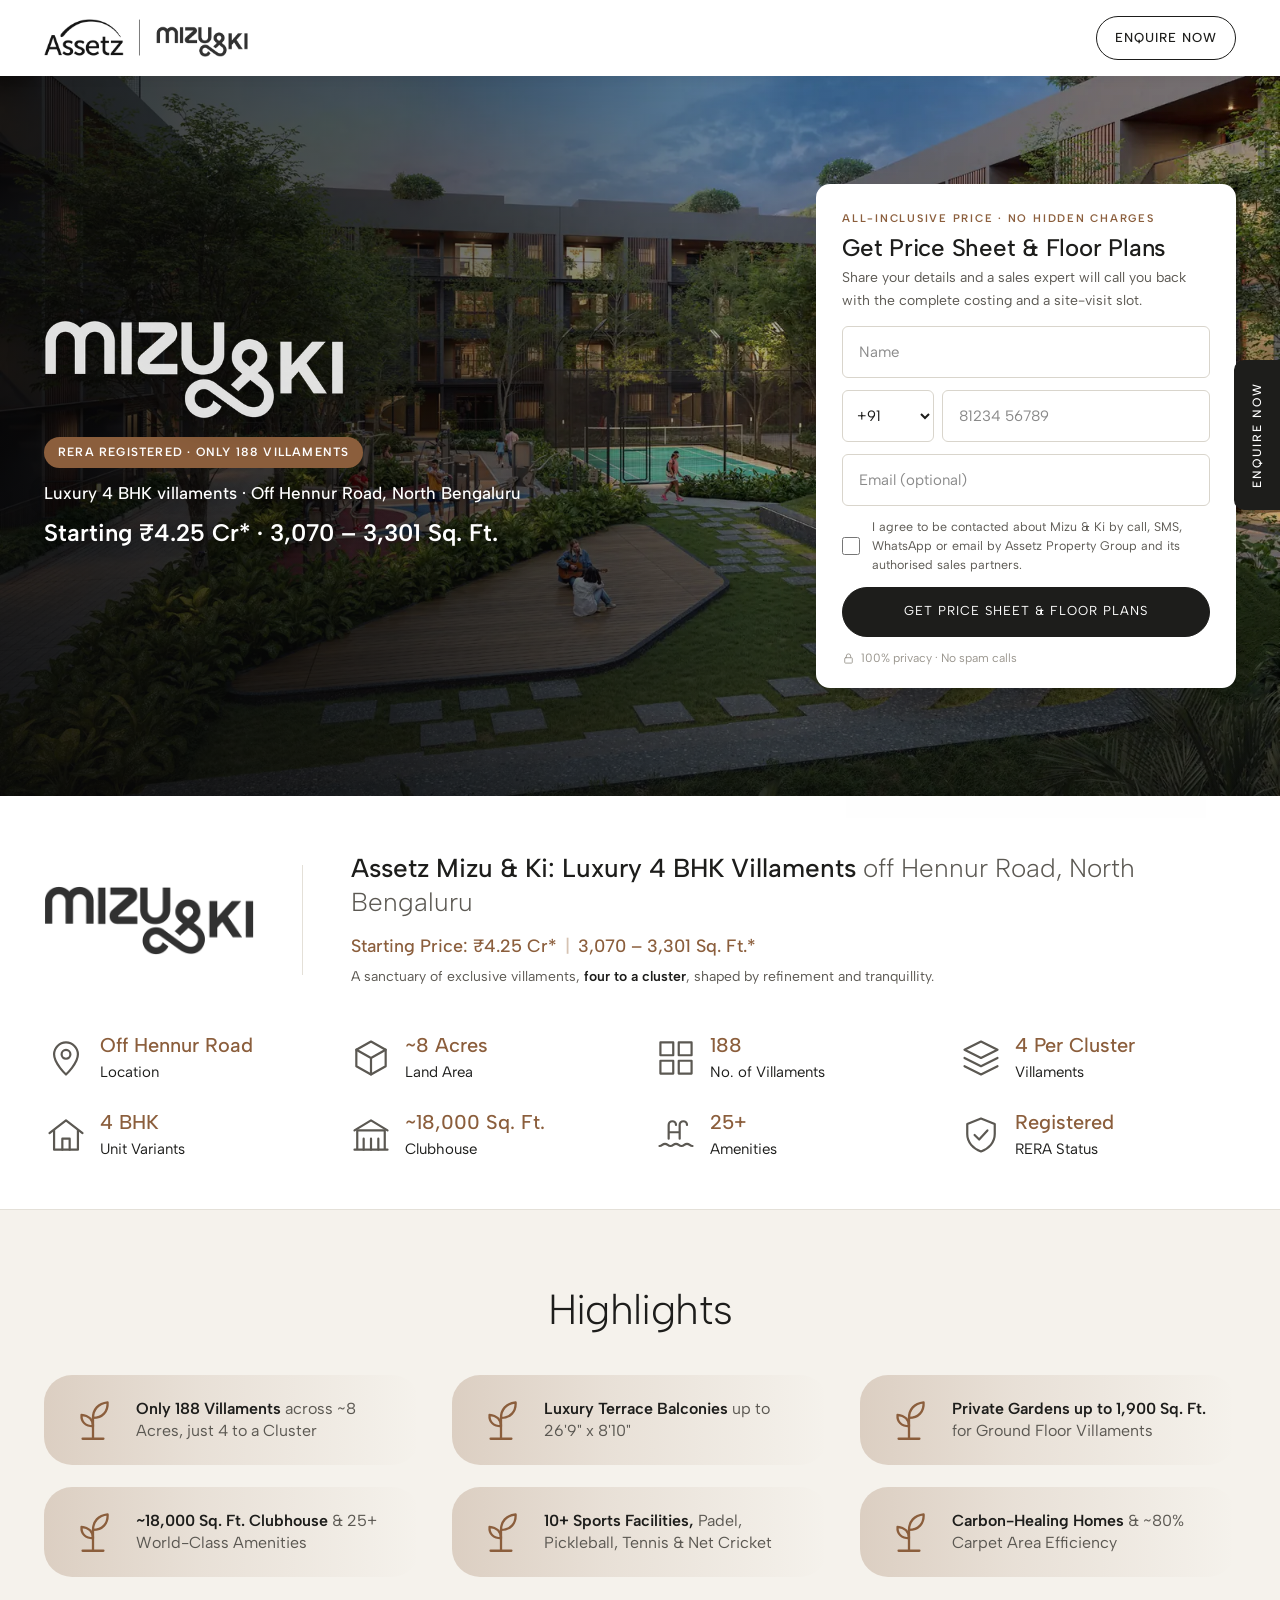
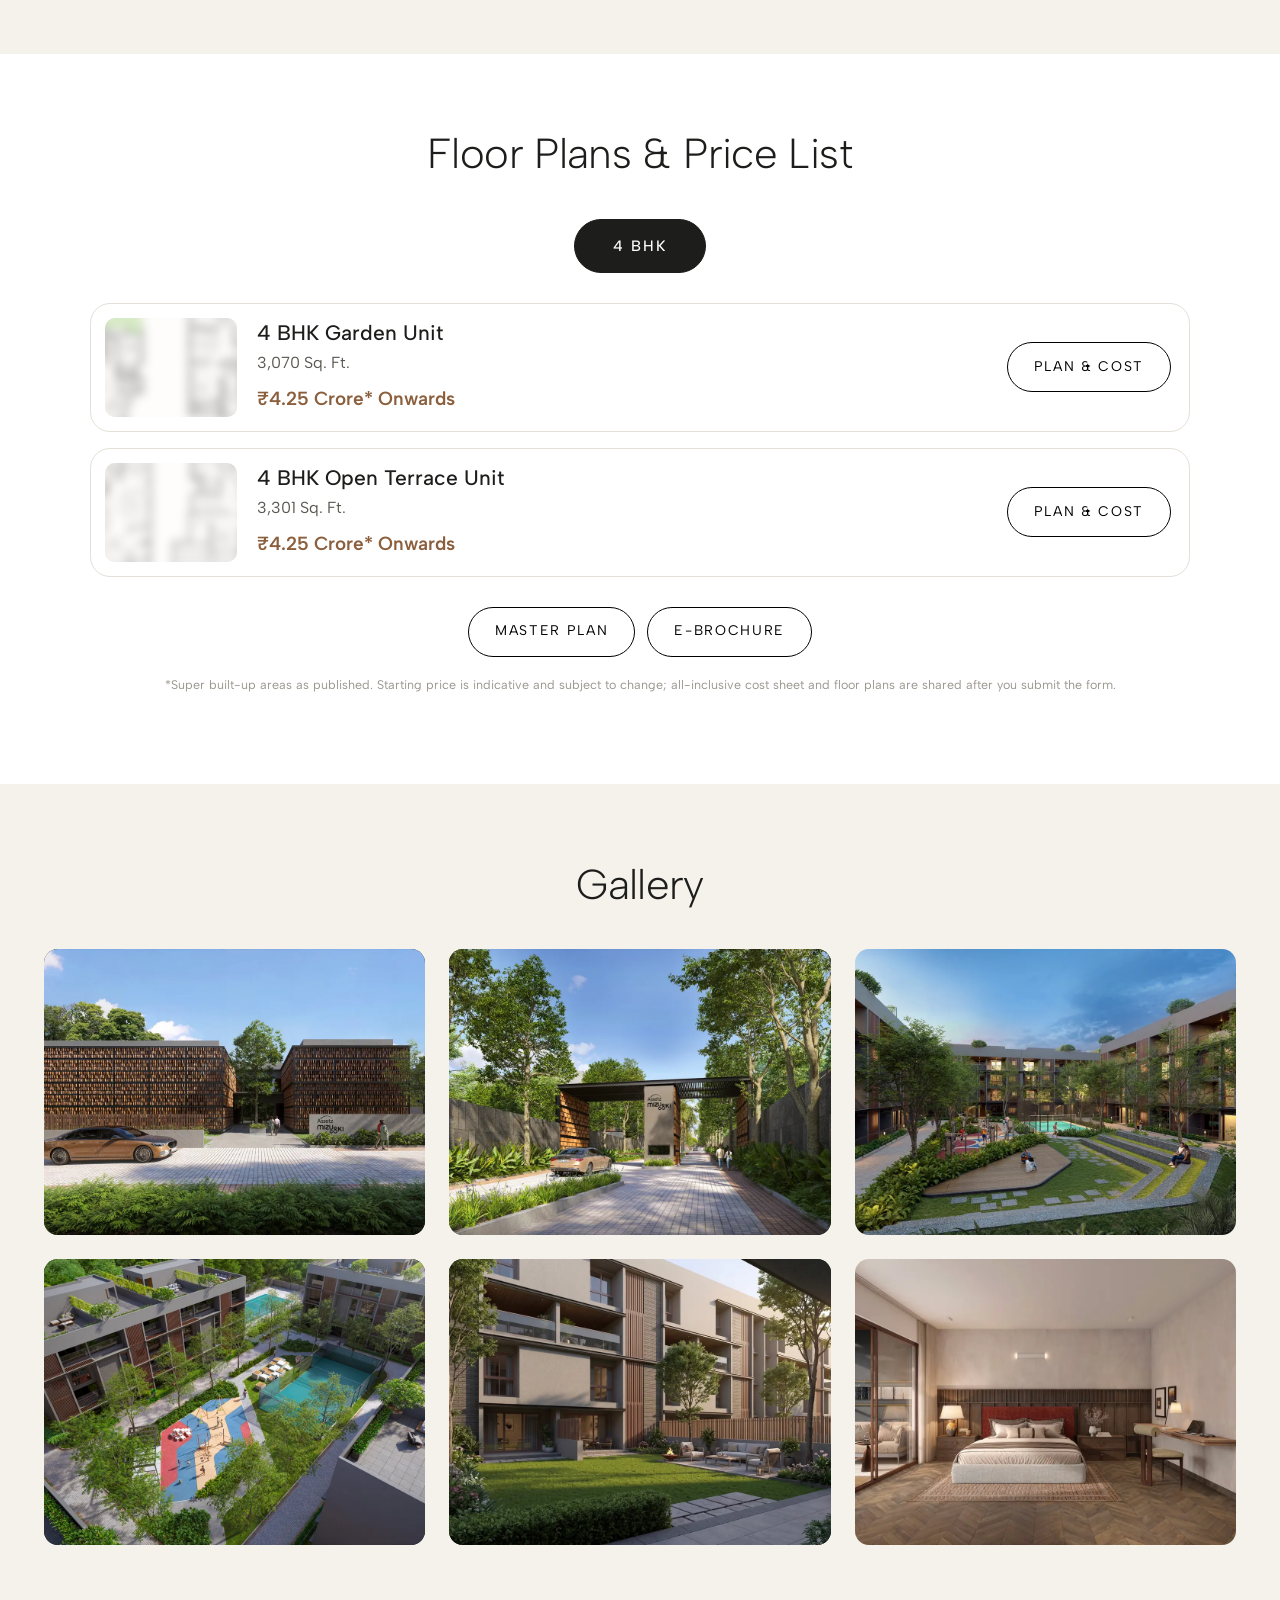
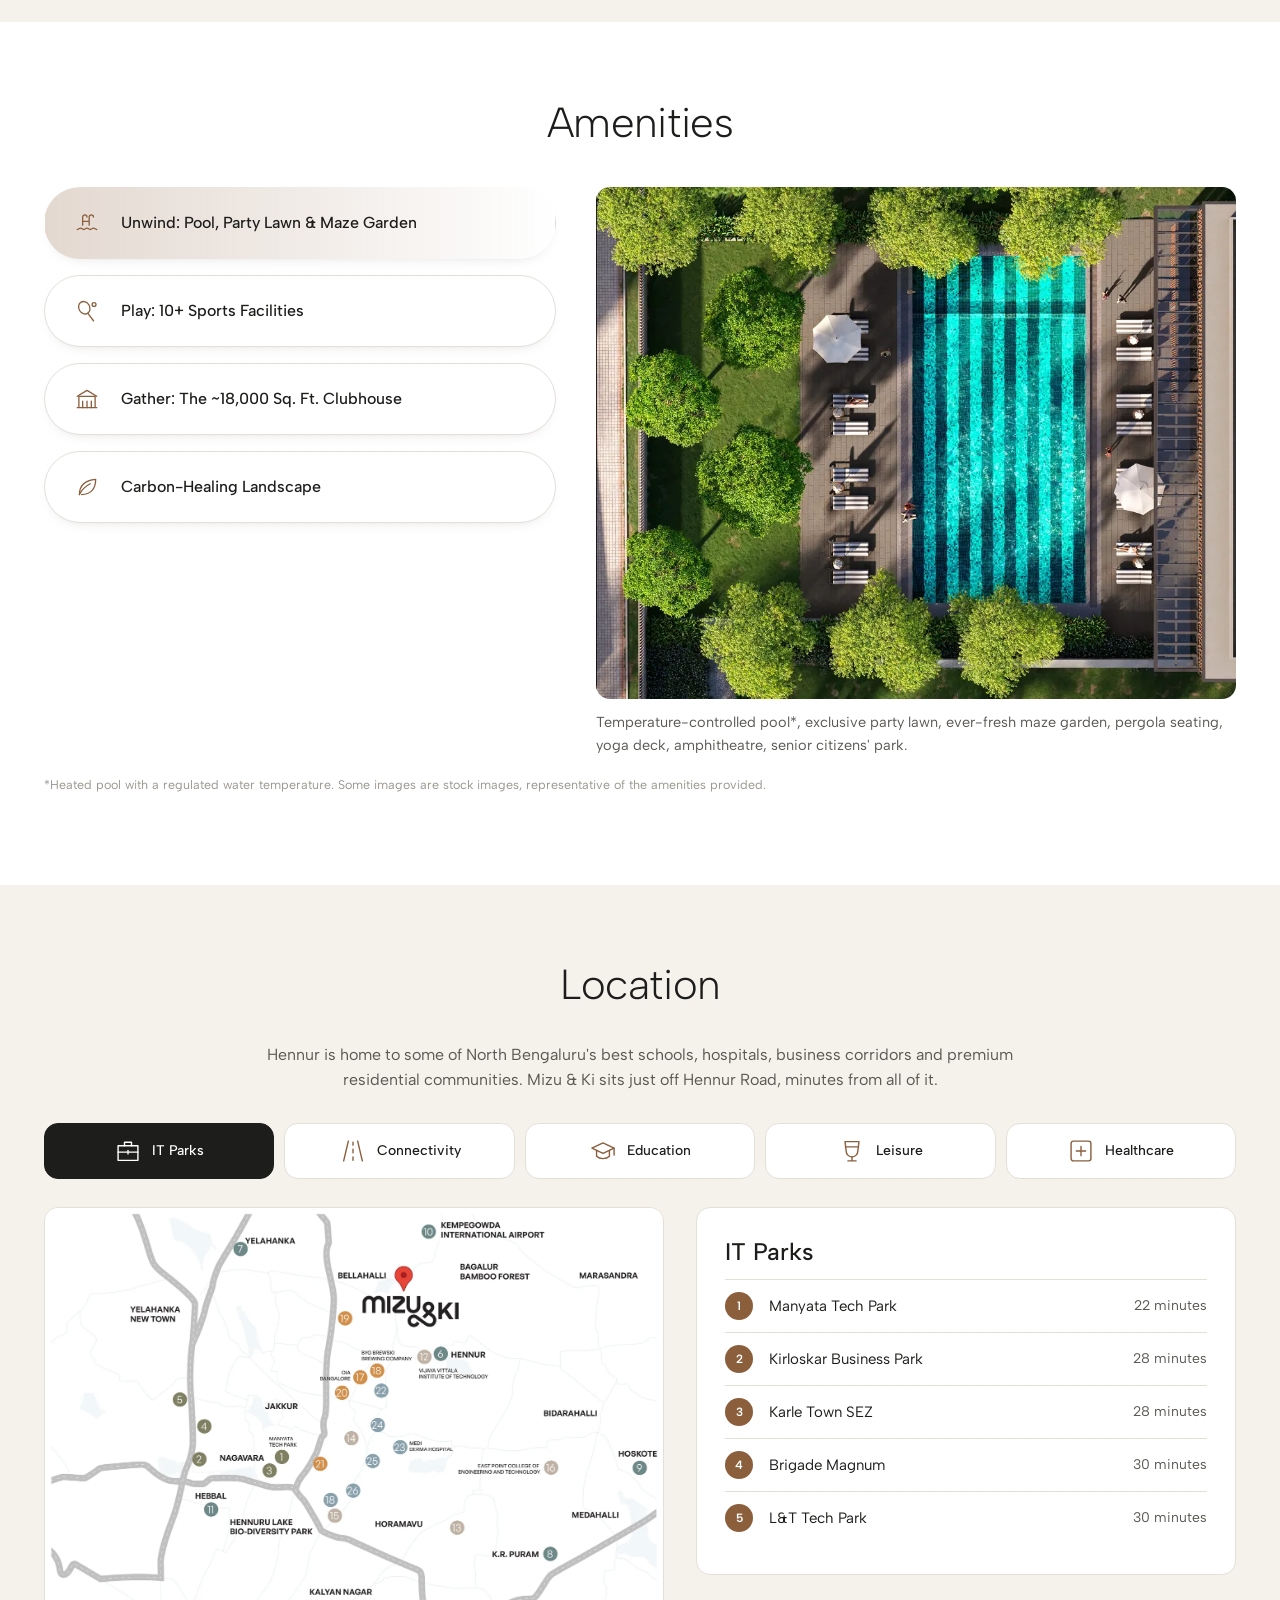
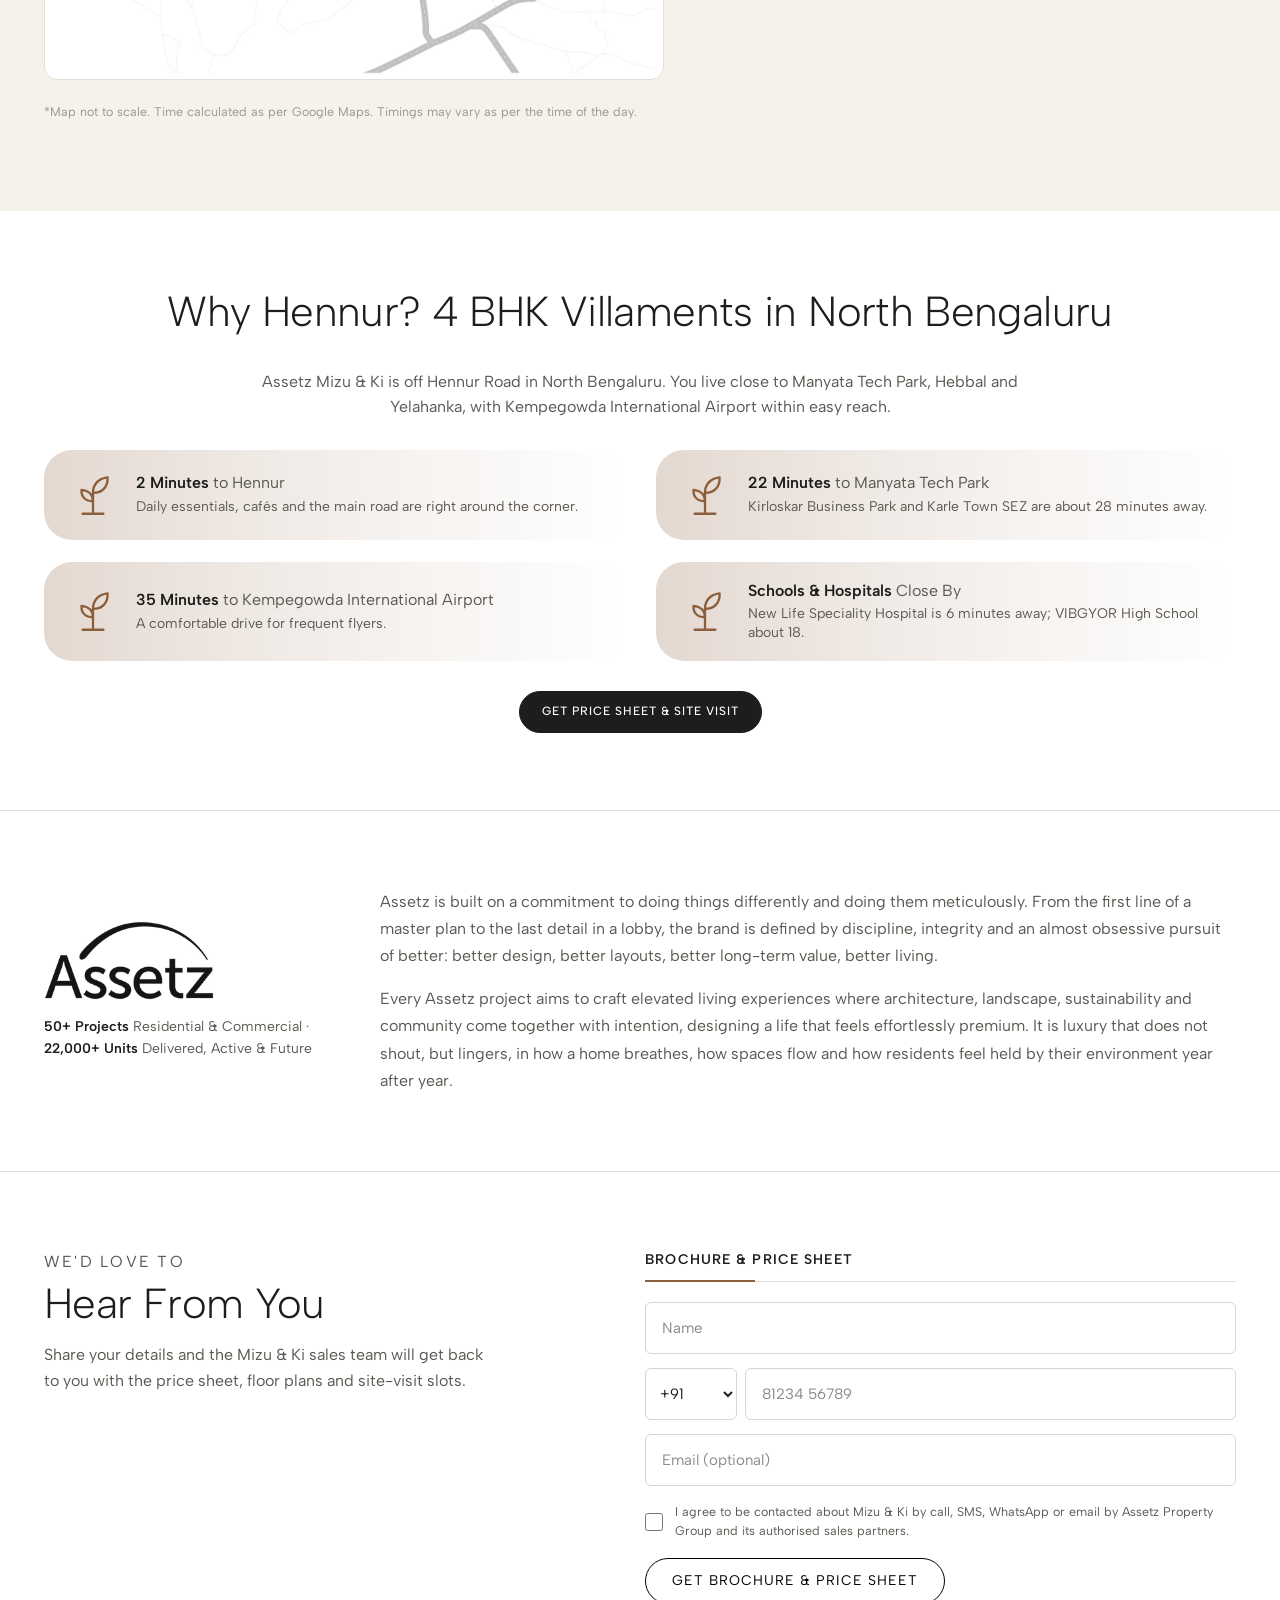
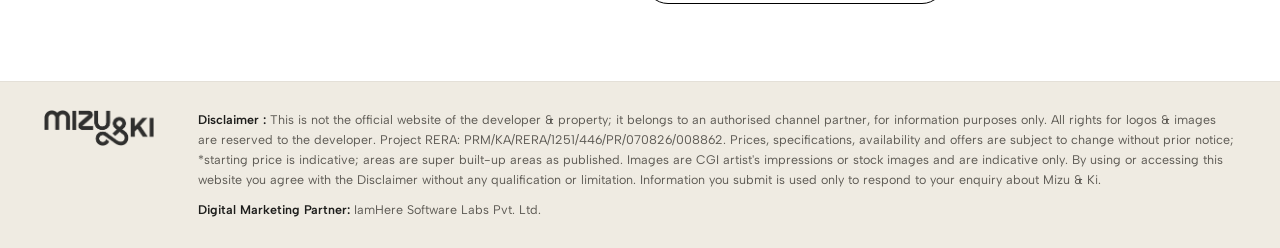
==== index.html @ 6169ce54 "Add Assetz Mizu & Ki landing page Co-Authored-By: Claude Opus 5.5 <noreply@anthropic.com>" ====
<!DOCTYPE html>
<html lang="en-IN">
<head>
<meta charset="utf-8">
<meta name="viewport" content="width=device-width, initial-scale=1">
<title>Assetz Mizu &amp; Ki - Landing page</title>
<meta name="description" content="Assetz Mizu & Ki: luxury 4 BHK villaments off Hennur Road, North Bengaluru. ~8 acres, 188 villaments, ~18,000 sq. ft. clubhouse. Starting ₹4.25 Cr*. Get the price sheet and floor plans.">
<meta name="theme-color" content="#1d1d1b">
<link rel="preconnect" href="https://fonts.googleapis.com">
<link rel="preconnect" href="https://fonts.gstatic.com" crossorigin>
<link href="https://fonts.googleapis.com/css2?family=Albert+Sans:wght@300;400;500;600&display=swap" rel="stylesheet">
<link rel="stylesheet" href="assets/css/styles.css">
<link rel="preload" as="image" href="assets/img/hero-1600.webp">
</head>
<body>

<svg class="sprite" aria-hidden="true" xmlns="http://www.w3.org/2000/svg">
  <symbol id="f-pin" viewBox="0 0 24 24" fill="none" stroke="currentColor" stroke-width="1.2" stroke-linecap="round" stroke-linejoin="round"><path d="M12 21s-6.5-6-6.5-11a6.5 6.5 0 0 1 13 0c0 5-6.5 11-6.5 11z"/><circle cx="12" cy="10" r="2.4"/></symbol>
  <symbol id="f-area" viewBox="0 0 24 24" fill="none" stroke="currentColor" stroke-width="1.2" stroke-linecap="round" stroke-linejoin="round"><path d="M12 3l8 4.5v9L12 21l-8-4.5v-9z"/><path d="M4 7.5l8 4.5 8-4.5M12 12v9"/></symbol>
  <symbol id="f-units" viewBox="0 0 24 24" fill="none" stroke="currentColor" stroke-width="1.2" stroke-linecap="round" stroke-linejoin="round"><rect x="3.5" y="3.5" width="7" height="7"/><rect x="13.5" y="3.5" width="7" height="7"/><rect x="3.5" y="13.5" width="7" height="7"/><rect x="13.5" y="13.5" width="7" height="7"/></symbol>
  <symbol id="f-cluster" viewBox="0 0 24 24" fill="none" stroke="currentColor" stroke-width="1.2" stroke-linecap="round" stroke-linejoin="round"><path d="M12 3l9 4.5-9 4.5-9-4.5z"/><path d="M3 12l9 4.5 9-4.5M3 16.5L12 21l9-4.5"/></symbol>
  <symbol id="f-home" viewBox="0 0 24 24" fill="none" stroke="currentColor" stroke-width="1.2" stroke-linecap="round" stroke-linejoin="round"><path d="M3 11l9-7 9 7"/><path d="M5.5 9.5V20h13V9.5"/><path d="M10 20v-6h4v6"/></symbol>
  <symbol id="f-club" viewBox="0 0 24 24" fill="none" stroke="currentColor" stroke-width="1.2" stroke-linecap="round" stroke-linejoin="round"><path d="M3 20h18M4.5 20V9.5h15V20"/><path d="M3 9.5l9-5.5 9 5.5"/><path d="M8 20v-6M12 20v-6M16 20v-6"/></symbol>
  <symbol id="f-amen" viewBox="0 0 24 24" fill="none" stroke="currentColor" stroke-width="1.2" stroke-linecap="round" stroke-linejoin="round"><path d="M3 18c1.5 0 1.5-1.2 3-1.2S7.500 18 9 18s1.500-1.200 3-1.200S13.500 18 15 18s1.500-1.200 3-1.200S19.500 18 21 18"/><path d="M8 14V6.500a2 2 0 0 1 4 0M14 14V6.500a2 2 0 0 1 4 0M8 10.500h6"/></symbol>
  <symbol id="f-rera" viewBox="0 0 24 24" fill="none" stroke="currentColor" stroke-width="1.2" stroke-linecap="round" stroke-linejoin="round"><path d="M12 3l7.500 3v5.500c0 4.500-3.200 8-7.500 9.500-4.300-1.500-7.500-5-7.500-9.500V6z"/><path d="M8.500 12l2.500 2.500 4.500-5"/></symbol>
  <symbol id="i-mark" viewBox="0 0 24 24" fill="none" stroke="currentColor" stroke-width="1.1" stroke-linecap="round" stroke-linejoin="round"><path d="M12 21V11"/><path d="M12 11c0-4 2.500-7 7-7.500.3 4.500-2.500 7.500-7 7.500z"/><path d="M12 15c0-3-2-5.200-5.500-5.500C6.200 13 8.500 15 12 15z"/><path d="M7 21h10"/></symbol>
  <symbol id="a-pool" viewBox="0 0 24 24" fill="none" stroke="currentColor" stroke-width="1.2" stroke-linecap="round" stroke-linejoin="round"><path d="M3 18c1.500 0 1.500-1.200 3-1.200S7.500 18 9 18s1.500-1.200 3-1.200S13.500 18 15 18s1.500-1.200 3-1.200S19.500 18 21 18"/><path d="M8 14V6.500a2 2 0 0 1 4 0M14 14V6.500a2 2 0 0 1 4 0M8 10.500h6"/></symbol>
  <symbol id="a-sport" viewBox="0 0 24 24" fill="none" stroke="currentColor" stroke-width="1.2" stroke-linecap="round" stroke-linejoin="round"><ellipse cx="9.500" cy="9" rx="5" ry="6" transform="rotate(-30 9.500 9)"/><path d="M12.800 14.200L18 21"/><circle cx="18.500" cy="6" r="1.800"/></symbol>
  <symbol id="a-club" viewBox="0 0 24 24" fill="none" stroke="currentColor" stroke-width="1.2" stroke-linecap="round" stroke-linejoin="round"><path d="M3 20h18M4.500 20V9.500h15V20"/><path d="M3 9.500l9-5.500 9 5.500"/><path d="M8 20v-6M12 20v-6M16 20v-6"/></symbol>
  <symbol id="a-leaf" viewBox="0 0 24 24" fill="none" stroke="currentColor" stroke-width="1.2" stroke-linecap="round" stroke-linejoin="round"><path d="M5 19c0-8 5-13 15-14 0 9-5 14-13 14"/><path d="M5 19c2.500-5 6-8 10-10"/></symbol>
  <symbol id="i-it" viewBox="0 0 24 24" fill="none" stroke="currentColor" stroke-width="1.2" stroke-linecap="round" stroke-linejoin="round"><rect x="3.500" y="7.500" width="17" height="12.500"/><path d="M9 7.500V4.500h6v3M3.500 13h17M12 11.500v3"/></symbol>
  <symbol id="i-conn" viewBox="0 0 24 24" fill="none" stroke="currentColor" stroke-width="1.2" stroke-linecap="round" stroke-linejoin="round"><path d="M8 3.500L4 20.500M16 3.500l4 17M12 4.500v2.500M12 10.500v3M12 17v3"/></symbol>
  <symbol id="i-school" viewBox="0 0 24 24" fill="none" stroke="currentColor" stroke-width="1.2" stroke-linecap="round" stroke-linejoin="round"><path d="M2.500 9.500L12 5l9.500 4.500L12 14z"/><path d="M6.500 11.500v5c1.500 1.500 3.500 2 5.500 2s4-.5 5.500-2v-5M21.500 9.500v6"/></symbol>
  <symbol id="i-leisure" viewBox="0 0 24 24" fill="none" stroke="currentColor" stroke-width="1.2" stroke-linecap="round" stroke-linejoin="round"><path d="M6 4h12l-1 8a5 5 0 0 1-10 0z"/><path d="M12 17v3.500M8.500 20.500h7M6.500 8.500h11"/></symbol>
  <symbol id="i-health" viewBox="0 0 24 24" fill="none" stroke="currentColor" stroke-width="1.2" stroke-linecap="round" stroke-linejoin="round"><rect x="3.500" y="3.500" width="17" height="17" rx="2"/><path d="M12 8v8M8 12h8"/></symbol>
  <symbol id="i-check" viewBox="0 0 24 24" fill="none" stroke="currentColor" stroke-width="1.600" stroke-linecap="round" stroke-linejoin="round"><circle cx="12" cy="12" r="9"/><path d="M8 12.300l2.700 2.700L16 9.500"/></symbol>
  <symbol id="i-tick" viewBox="0 0 24 24" fill="none" stroke="currentColor" stroke-width="2" stroke-linecap="round" stroke-linejoin="round"><path d="M5 12.500l4.500 4.500L19 7.500"/></symbol>
  <symbol id="i-lock" viewBox="0 0 24 24" fill="none" stroke="currentColor" stroke-width="1.600" stroke-linecap="round" stroke-linejoin="round"><rect x="5" y="10.500" width="14" height="10" rx="1.500"/><path d="M8 10.500V7.500a4 4 0 0 1 8 0v3"/></symbol>
  <symbol id="i-close" viewBox="0 0 24 24" fill="none" stroke="currentColor" stroke-width="1.800" stroke-linecap="round"><path d="M6 6l12 12M18 6L6 18"/></symbol>
  <symbol id="i-phone" viewBox="0 0 24 24" fill="none" stroke="currentColor" stroke-width="1.600" stroke-linecap="round" stroke-linejoin="round"><path d="M5 4h4l2 5-2.500 1.500a11 11 0 0 0 5 5L15 13l5 2v4a1.500 1.500 0 0 1-1.500 1.500C10.500 20.500 3.500 13.500 3.500 5.500A1.500 1.500 0 0 1 5 4z"/></symbol>
  <symbol id="i-wa" viewBox="0 0 24 24" fill="currentColor"><path d="M12 2.500a9.500 9.500 0 0 0-8.100 14.400L2.500 21.500l4.700-1.300A9.500 9.500 0 1 0 12 2.500zm0 1.700a7.800 7.800 0 1 1-4 14.500l-.3-.2-2.700.8.800-2.600-.2-.3A7.800 7.800 0 0 1 12 4.200zM8.700 7.400c-.2 0-.5 0-.7.300-.3.300-1 .9-1 2.300s1 2.700 1.100 2.900c.2.200 2 3.100 4.900 4.300 2.400.9 2.900.8 3.400.7.500 0 1.700-.7 1.900-1.300.2-.700.200-1.200.200-1.300-.1-.200-.3-.200-.600-.400l-1.900-.900c-.300-.100-.500-.200-.700.100l-.9 1.100c-.200.200-.300.200-.600.100-.300-.200-1.200-.500-2.300-1.400-.800-.800-1.400-1.700-1.600-2-.200-.300 0-.400.100-.600l.4-.500c.200-.200.200-.300.300-.500.100-.200 0-.400 0-.500l-.900-2.100c-.200-.500-.400-.500-.600-.500z"/></symbol>
</svg>

<a class="skip" href="#main">Skip to content</a>

<header class="site-header" id="top">
  <div class="wrap header-inner">
    <a class="brand" href="#top" aria-label="Assetz Mizu &amp; Ki, back to top"><img src="assets/img/assetz-mizu-ki.png" alt="Assetz | Mizu &amp; Ki" width="204" height="38"></a>
    <a class="phone-pill js-phone" href="#contact" data-cta="header_call"><span class="flag"><i></i><i></i><i></i></span><span>+91 <span class="js-phone-text"></span></span></a>
  </div>
</header>

<main id="main">

  <!-- Hero -->
  <section class="banner hero" id="hero" aria-label="Assetz Mizu &amp; Ki">
    <img src="assets/img/hero-1600.webp" alt="Artist's impression of the Mizu &amp; Ki villament clusters around the landscaped central court, off Hennur Road" width="1600" height="900" fetchpriority="high">
    <div class="hero-shade"></div>
    <div class="wrap hero-grid">
      <div class="hero-copy">
        <img class="hero-mark" src="assets/img/mizu-ki-white.png" alt="Mizu &amp; Ki" width="454" height="150">
        <p class="hero-offer">RERA Registered · Only 188 Villaments</p>
        <p class="hero-line">Luxury 4 BHK villaments · Off Hennur Road, North Bengaluru</p>
        <p class="hero-price">Starting ₹4.25 Cr* · 3,070 – 3,301 Sq. Ft.</p>
      </div>
      <div class="hero-form">
        <p class="hf-tag">All-inclusive price · No hidden charges</p>
        <p class="form-title">Get Price Sheet &amp; Floor Plans</p>
        <p class="form-lede">Share your details and a sales expert will call you back with the complete costing and a site-visit slot.</p>
        <div class="js-form-slot" data-form-id="hero" data-submit-label="Get Price Sheet &amp; Floor Plans"></div>
        <p class="assure"><svg width="13" height="13" aria-hidden="true"><use href="#i-lock"/></svg>100% privacy · No spam calls</p>
      </div>
    </div>
  </section>

  <!-- Intro band -->
  <section class="intro-band" id="intro">
    <div class="wrap">
      <div class="intro-top">
        <div class="intro-logo"><img src="assets/img/mizu-ki.png" alt="Mizu &amp; Ki" width="454" height="150"></div>
        <div class="intro-text">
          <h1>Assetz Mizu &amp; Ki: Luxury 4 BHK Villaments <em>off Hennur Road, North Bengaluru</em></h1>
          <p class="intro-price">Starting Price: ₹4.25 Cr*<i>|</i>3,070 – 3,301 Sq. Ft.*</p>
          <p class="intro-aka">A sanctuary of exclusive villaments, <strong>four to a cluster</strong>, shaped by refinement and tranquillity.</p>
        </div>
      </div>
      <ul class="kf-grid">
        <li><svg aria-hidden="true"><use href="#f-pin"/></svg><div><strong>Off Hennur Road</strong><span>Location</span></div></li>
        <li><svg aria-hidden="true"><use href="#f-area"/></svg><div><strong>~8 Acres</strong><span>Land Area</span></div></li>
        <li><svg aria-hidden="true"><use href="#f-units"/></svg><div><strong>188</strong><span>No. of Villaments</span></div></li>
        <li><svg aria-hidden="true"><use href="#f-cluster"/></svg><div><strong>4 Per Cluster</strong><span>Villaments</span></div></li>
        <li><svg aria-hidden="true"><use href="#f-home"/></svg><div><strong>4 BHK</strong><span>Unit Variants</span></div></li>
        <li><svg aria-hidden="true"><use href="#f-club"/></svg><div><strong>~18,000 Sq. Ft.</strong><span>Clubhouse</span></div></li>
        <li><svg aria-hidden="true"><use href="#f-amen"/></svg><div><strong>25+</strong><span>Amenities</span></div></li>
        <li><svg aria-hidden="true"><use href="#f-rera"/></svg><div><strong>Registered</strong><span>RERA Status</span></div></li>
      </ul>
    </div>
  </section>

  <!-- Highlights -->
  <section class="section highlights" id="highlights">
    <div class="wrap">
      <h2 class="display center">Highlights</h2>
      <ul class="hl-grid">
        <li><svg aria-hidden="true"><use href="#i-mark"/></svg><p><strong>Only 188 Villaments</strong> <em>across ~8 Acres, just 4 to a Cluster</em></p></li>
        <li><svg aria-hidden="true"><use href="#i-mark"/></svg><p><strong>Luxury Terrace Balconies</strong> <em>up to 26'9" x 8'10"</em></p></li>
        <li><svg aria-hidden="true"><use href="#i-mark"/></svg><p><strong>Private Gardens up to 1,900 Sq. Ft.</strong> <em>for Ground Floor Villaments</em></p></li>
        <li><svg aria-hidden="true"><use href="#i-mark"/></svg><p><strong>~18,000 Sq. Ft. Clubhouse</strong> <em>&amp; 25+ World-Class Amenities</em></p></li>
        <li><svg aria-hidden="true"><use href="#i-mark"/></svg><p><strong>10+ Sports Facilities,</strong> <em>Padel, Pickleball, Tennis &amp; Net Cricket</em></p></li>
        <li><svg aria-hidden="true"><use href="#i-mark"/></svg><p><strong>Carbon-Healing Homes</strong> <em>&amp; ~80% Carpet Area Efficiency</em></p></li>
      </ul>
    </div>
  </section>

  <!-- Floor plans & price list -->
  <section class="section pricing" id="pricing">
    <div class="wrap">
      <h2 class="display center">Floor Plans &amp; Price List</h2>

      <div class="fp-switch" aria-label="Configuration"><span class="is-active">4 BHK</span></div>

      <div class="fp-list">
        <article class="fp-row">
          <button class="fp-thumb js-open-enquiry" type="button" data-cta="pricing_garden_img" data-intent="cost_sheet" data-config="4 BHK Garden Unit" data-plan="assets/img/plan-type01.webp" data-plan-caption="Type 01 · Garden Unit floor plan" aria-label="Get the 4 BHK Garden Unit floor plan"><img src="assets/img/card-type01.webp" alt="" loading="lazy" width="600" height="356"></button>
          <div class="fp-meta">
            <h3>4 BHK Garden Unit</h3>
            <p class="fp-size">3,070 Sq. Ft.</p>
            <p class="fp-price">₹4.25 Crore* Onwards</p>
          </div>
          <button class="btn-outline js-open-enquiry" type="button" data-cta="pricing_garden" data-intent="cost_sheet" data-config="4 BHK Garden Unit" data-plan="assets/img/plan-type01.webp" data-plan-caption="Type 01 · Garden Unit floor plan">Plan &amp; Cost</button>
        </article>
        <article class="fp-row">
          <button class="fp-thumb js-open-enquiry" type="button" data-cta="pricing_terrace_img" data-intent="cost_sheet" data-config="4 BHK Open Terrace Unit" data-plan="assets/img/plan-type02.webp" data-plan-caption="Type 02 · Open Terrace Unit floor plan" aria-label="Get the 4 BHK Open Terrace Unit floor plan"><img src="assets/img/card-type02.webp" alt="" loading="lazy" width="600" height="356"></button>
          <div class="fp-meta">
            <h3>4 BHK Open Terrace Unit</h3>
            <p class="fp-size">3,301 Sq. Ft.</p>
            <p class="fp-price">₹4.25 Crore* Onwards</p>
          </div>
          <button class="btn-outline js-open-enquiry" type="button" data-cta="pricing_terrace" data-intent="cost_sheet" data-config="4 BHK Open Terrace Unit" data-plan="assets/img/plan-type02.webp" data-plan-caption="Type 02 · Open Terrace Unit floor plan">Plan &amp; Cost</button>
        </article>
      </div>

      <div class="fp-actions">
        <button class="btn-outline js-open-enquiry" type="button" data-cta="pricing_master" data-intent="price" data-plan="assets/img/masterplan.webp" data-plan-caption="Master plan (artist's impression)">Master Plan</button>
        <button class="btn-outline js-open-enquiry" type="button" data-cta="pricing_brochure" data-intent="brochure">E-Brochure</button>
      </div>
      <p class="fineprint center">*Super built-up areas as published. Starting price is indicative and subject to change; all-inclusive cost sheet and floor plans are shared after you submit the form.</p>
    </div>
  </section>

  <!-- Gallery -->
  <section class="section gallery-sec" id="gallery">
    <div class="wrap">
      <h2 class="display center">Gallery</h2>
      <div class="g-grid">
        <button class="js-lightbox" type="button" data-full="assets/img/facade-1200.webp" data-caption="Artist's impression of the street-facing façade"><img src="assets/img/g-facade.webp" alt="Artist's impression of the street-facing façade" loading="lazy" width="1000" height="750"></button>
        <button class="js-lightbox" type="button" data-full="assets/img/g-arrival.webp" data-caption="Artist's impression of the arrival gateway"><img src="assets/img/g-arrival.webp" alt="Artist's impression of the arrival gateway" loading="lazy" width="1000" height="750"></button>
        <button class="js-lightbox" type="button" data-full="assets/img/g-courtyard.webp" data-caption="Artist's impression of the central court and amphitheatre"><img src="assets/img/g-courtyard.webp" alt="Artist's impression of the central court and amphitheatre" loading="lazy" width="1000" height="750"></button>
        <button class="js-lightbox" type="button" data-full="assets/img/g-aerial.webp" data-caption="Artist's impression of the pool and play courts between the clusters"><img src="assets/img/g-aerial.webp" alt="Artist's impression of the pool and play courts between the clusters" loading="lazy" width="1000" height="750"></button>
        <button class="js-lightbox" type="button" data-full="assets/img/g-garden.webp" data-caption="Artist's impression of a ground floor villament with its private garden"><img src="assets/img/g-garden.webp" alt="Artist's impression of a ground floor villament with its private garden" loading="lazy" width="1000" height="750"></button>
        <button class="js-lightbox" type="button" data-full="assets/img/g-bedroom.webp" data-caption="Artist's impression of a bedroom"><img src="assets/img/g-bedroom.webp" alt="Artist's impression of a bedroom" loading="lazy" width="1000" height="750"></button>
      </div>
    </div>
  </section>

  <!-- Amenities -->
  <section class="section amenities" id="amenities">
    <div class="wrap">
      <h2 class="display center">Amenities</h2>
      <div class="am-split">
        <ul class="am-tabs" role="tablist" aria-label="Amenity groups">
          <li><button class="am-tab is-active" type="button" role="tab" aria-selected="true" data-target="am-relax"><span class="am-ic"><svg width="26" height="26" aria-hidden="true"><use href="#a-pool"/></svg></span>Unwind: Pool, Party Lawn &amp; Maze Garden</button></li>
          <li><button class="am-tab" type="button" role="tab" aria-selected="false" data-target="am-sport"><span class="am-ic"><svg width="26" height="26" aria-hidden="true"><use href="#a-sport"/></svg></span>Play: 10+ Sports Facilities</button></li>
          <li><button class="am-tab" type="button" role="tab" aria-selected="false" data-target="am-club"><span class="am-ic"><svg width="26" height="26" aria-hidden="true"><use href="#a-club"/></svg></span>Gather: The ~18,000 Sq. Ft. Clubhouse</button></li>
          <li><button class="am-tab" type="button" role="tab" aria-selected="false" data-target="am-green"><span class="am-ic"><svg width="26" height="26" aria-hidden="true"><use href="#a-leaf"/></svg></span>Carbon-Healing Landscape</button></li>
        </ul>
        <div class="am-panels">
          <figure class="am-panel is-active" id="am-relax" role="tabpanel">
            <img src="assets/img/am-pool.webp" alt="Artist's impression of the temperature-controlled pool seen from above" loading="lazy" width="1000" height="800">
            <figcaption>Temperature-controlled pool*, exclusive party lawn, ever-fresh maze garden, pergola seating, yoga deck, amphitheatre, senior citizens' park.</figcaption>
          </figure>
          <figure class="am-panel" id="am-sport" role="tabpanel" hidden>
            <img src="assets/img/am-sport.webp" alt="Artist's impression of the kids' play area and courts" loading="lazy" width="755" height="604">
            <figcaption>Padel court, pickleball court, tennis court, net cricket, outdoor gym, kids' play area, plus badminton, table tennis, billiards and pool table in the clubhouse.</figcaption>
          </figure>
          <figure class="am-panel" id="am-club" role="tabpanel" hidden>
            <img src="assets/img/am-club.webp" alt="Artist's impression of the clubhouse" loading="lazy" width="960" height="768">
            <figcaption>A ~18,000 sq. ft. clubhouse with indoor gym, badminton court, indoor games room, billiards room and more.</figcaption>
          </figure>
          <figure class="am-panel" id="am-green" role="tabpanel" hidden>
            <img src="assets/img/am-green.webp" alt="Tree-lined walkway" loading="lazy" width="1000" height="800">
            <figcaption>Sponge Effect: every drop of rainwater put to use. Smart Power: renewable sources. Zero Out: waste managed at source. Climate Capsule: higher green cover for lower temperatures.</figcaption>
          </figure>
        </div>
      </div>
      <p class="fineprint">*Heated pool with a regulated water temperature. Some images are stock images, representative of the amenities provided.</p>
    </div>
  </section>

  <!-- Location -->
  <section class="section location" id="location">
    <div class="wrap">
      <h2 class="display center">Location</h2>
      <p class="loc-intro">Hennur is home to some of North Bengaluru's best schools, hospitals, business corridors and premium residential communities. Mizu &amp; Ki sits just off Hennur Road, minutes from all of it.</p>
      <ul class="loc-tabs" role="tablist" aria-label="Landmark categories">
          <li><button class="loc-tab is-active" type="button" role="tab" aria-selected="true" data-target="loc-it"><svg width="28" height="28" aria-hidden="true"><use href="#i-it"/></svg><span>IT Parks</span></button></li>
          <li><button class="loc-tab" type="button" role="tab" aria-selected="false" data-target="loc-conn"><svg width="28" height="28" aria-hidden="true"><use href="#i-conn"/></svg><span>Connectivity</span></button></li>
          <li><button class="loc-tab" type="button" role="tab" aria-selected="false" data-target="loc-edu"><svg width="28" height="28" aria-hidden="true"><use href="#i-school"/></svg><span>Education</span></button></li>
          <li><button class="loc-tab" type="button" role="tab" aria-selected="false" data-target="loc-leisure"><svg width="28" height="28" aria-hidden="true"><use href="#i-leisure"/></svg><span>Leisure</span></button></li>
          <li><button class="loc-tab" type="button" role="tab" aria-selected="false" data-target="loc-health"><svg width="28" height="28" aria-hidden="true"><use href="#i-health"/></svg><span>Healthcare</span></button></li>
      </ul>
      <div class="loc-split">
        <figure class="loc-map">
          <button class="js-lightbox" type="button" data-full="assets/img/location-map.webp" data-caption="Location map with numbered landmarks (not to scale)"><img src="assets/img/location-map.webp" alt="Location map of Mizu &amp; Ki with numbered landmarks 1 to 26" loading="lazy" width="1500" height="1143"></button>
        </figure>
        <div class="loc-panels">
            <div class="loc-panel is-active" id="loc-it" role="tabpanel">
              <h3>IT Parks</h3>
              <ul class="loc-items">
              <li><span class="loc-no">1</span><span class="loc-name">Manyata Tech Park</span><span class="loc-time">22 minutes</span></li>
              <li><span class="loc-no">2</span><span class="loc-name">Kirloskar Business Park</span><span class="loc-time">28 minutes</span></li>
              <li><span class="loc-no">3</span><span class="loc-name">Karle Town SEZ</span><span class="loc-time">28 minutes</span></li>
              <li><span class="loc-no">4</span><span class="loc-name">Brigade Magnum</span><span class="loc-time">30 minutes</span></li>
              <li><span class="loc-no">5</span><span class="loc-name">L&amp;T Tech Park</span><span class="loc-time">30 minutes</span></li>
              </ul>
            </div>
            <div class="loc-panel" id="loc-conn" role="tabpanel" hidden>
              <h3>Connectivity</h3>
              <ul class="loc-items">
              <li><span class="loc-no">6</span><span class="loc-name">Hennur</span><span class="loc-time">2 minutes</span></li>
              <li><span class="loc-no">7</span><span class="loc-name">Yelahanka</span><span class="loc-time">24 minutes</span></li>
              <li><span class="loc-no">8</span><span class="loc-name">K. R. Puram</span><span class="loc-time">32 minutes</span></li>
              <li><span class="loc-no">9</span><span class="loc-name">Hoskote</span><span class="loc-time">34 minutes</span></li>
              <li><span class="loc-no">10</span><span class="loc-name">Kempegowda International Airport</span><span class="loc-time">35 minutes</span></li>
              <li><span class="loc-no">11</span><span class="loc-name">Hebbal</span><span class="loc-time">35 minutes</span></li>
              </ul>
            </div>
            <div class="loc-panel" id="loc-edu" role="tabpanel" hidden>
              <h3>Education</h3>
              <ul class="loc-items">
              <li><span class="loc-no">12</span><span class="loc-name">Vijaya Vittala Institute of Technology</span><span class="loc-time">1 minute</span></li>
              <li><span class="loc-no">13</span><span class="loc-name">VIBGYOR High School</span><span class="loc-time">18 minutes</span></li>
              <li><span class="loc-no">14</span><span class="loc-name">Kristu Jayanti (Deemed to be University)</span><span class="loc-time">18 minutes</span></li>
              <li><span class="loc-no">15</span><span class="loc-name">Indian Academy Pre-University College</span><span class="loc-time">24 minutes</span></li>
              <li><span class="loc-no">16</span><span class="loc-name">East Point College of Engineering and Technology</span><span class="loc-time">27 minutes</span></li>
              </ul>
            </div>
            <div class="loc-panel" id="loc-leisure" role="tabpanel" hidden>
              <h3>Leisure</h3>
              <ul class="loc-items">
              <li><span class="loc-no">17</span><span class="loc-name">Oia Bangalore</span><span class="loc-time">8 minutes</span></li>
              <li><span class="loc-no">18</span><span class="loc-name">Byg Brewski Brewing Company</span><span class="loc-time">10 minutes</span></li>
              <li><span class="loc-no">19</span><span class="loc-name">Bharatiya Mall of Bengaluru</span><span class="loc-time">14 minutes</span></li>
              <li><span class="loc-no">20</span><span class="loc-name">Machaxi Hermes Global Sports Centre</span><span class="loc-time">16 minutes</span></li>
              <li><span class="loc-no">21</span><span class="loc-name">Elements Mall</span><span class="loc-time">22 minutes</span></li>
              </ul>
            </div>
            <div class="loc-panel" id="loc-health" role="tabpanel" hidden>
              <h3>Healthcare</h3>
              <ul class="loc-items">
              <li><span class="loc-no">22</span><span class="loc-name">New Life Speciality Hospital</span><span class="loc-time">6 minutes</span></li>
              <li><span class="loc-no">23</span><span class="loc-name">Medi Derma Hospital</span><span class="loc-time">10 minutes</span></li>
              <li><span class="loc-no">24</span><span class="loc-name">Goodwell Multi Speciality Hospital</span><span class="loc-time">11 minutes</span></li>
              <li><span class="loc-no">25</span><span class="loc-name">Cratis Hospital</span><span class="loc-time">17 minutes</span></li>
              <li><span class="loc-no">26</span><span class="loc-name">Sparsh Hospital</span><span class="loc-time">22 minutes</span></li>
              </ul>
            </div>
        </div>
      </div>
      <p class="fineprint">*Map not to scale. Time calculated as per Google Maps. Timings may vary as per the time of the day.</p>
    </div>
  </section>

  <!-- Why Hennur -->
  <section class="section why-hennur" id="why-hennur">
    <div class="wrap">
      <h2 class="display center">Why Hennur? 4 BHK Villaments in North Bengaluru</h2>
      <p class="loc-intro">Assetz Mizu &amp; Ki is off Hennur Road in North Bengaluru. You live close to Manyata Tech Park, Hebbal and Yelahanka, with Kempegowda International Airport within easy reach.</p>
      <ul class="hl-grid why-grid">
        <li><svg aria-hidden="true"><use href="#i-mark"/></svg><div><h3><strong>2 Minutes</strong> <em>to Hennur</em></h3><p>Daily essentials, cafés and the main road are right around the corner.</p></div></li>
        <li><svg aria-hidden="true"><use href="#i-mark"/></svg><div><h3><strong>22 Minutes</strong> <em>to Manyata Tech Park</em></h3><p>Kirloskar Business Park and Karle Town SEZ are about 28 minutes away.</p></div></li>
        <li><svg aria-hidden="true"><use href="#i-mark"/></svg><div><h3><strong>35 Minutes</strong> <em>to Kempegowda International Airport</em></h3><p>A comfortable drive for frequent flyers.</p></div></li>
        <li><svg aria-hidden="true"><use href="#i-mark"/></svg><div><h3><strong>Schools &amp; Hospitals</strong> <em>Close By</em></h3><p>New Life Speciality Hospital is 6 minutes away; VIBGYOR High School about 18.</p></div></li>
      </ul>
      <p class="why-cta"><button class="btn js-open-enquiry" type="button" data-cta="why_site_visit" data-intent="site_visit">Get Price Sheet &amp; Site Visit</button></p>
    </div>
  </section>

  <!-- About -->
  <section class="section about" id="about">
    <div class="wrap about-grid">
      <div class="about-logo">
        <img src="assets/img/assetz.png" alt="Assetz" loading="lazy" width="258" height="120">
        <p><strong>50+ Projects</strong> Residential &amp; Commercial · <strong>22,000+ Units</strong> Delivered, Active &amp; Future</p>
      </div>
      <div class="about-text">
        <p>Assetz is built on a commitment to doing things differently and doing them meticulously. From the first line of a master plan to the last detail in a lobby, the brand is defined by discipline, integrity and an almost obsessive pursuit of better: better design, better layouts, better long-term value, better living.</p>
        <p>Every Assetz project aims to craft elevated living experiences where architecture, landscape, sustainability and community come together with intention, designing a life that feels effortlessly premium. It is luxury that does not shout, but lingers, in how a home breathes, how spaces flow and how residents feel held by their environment year after year.</p>
      </div>
    </div>
  </section>

  <!-- Contact -->
  <section class="section contact" id="contact" aria-labelledby="contact-title">
    <div class="wrap contact-grid">
      <div class="contact-text">
        <p class="eyebrow">We'd love to</p>
        <h2 class="display" id="contact-title">Hear From You</h2>
        <p class="contact-sub">Share your details and the Mizu &amp; Ki sales team will get back to you with the price sheet, floor plans and site-visit slots.</p>
      </div>
      <div class="contact-form">
        <p class="form-label">Brochure &amp; Price Sheet</p>
        <div class="js-form-slot" data-form-id="inline" data-submit-label="Get Brochure &amp; Price Sheet"></div>
      </div>
    </div>
  </section>

</main>

<footer class="site-footer">
  <div class="wrap foot-grid">
    <img class="foot-mark" src="assets/img/mizu-ki.png" alt="Mizu &amp; Ki" loading="lazy" width="454" height="150">
    <div class="foot-text">
      <p class="disclaimer"><strong>Disclaimer :</strong> This is not the official website of the developer &amp; property; it belongs to an <span class="js-partner">authorised channel partner</span>, for information purposes only. All rights for logos &amp; images are reserved to the developer. Project RERA: PRM/KA/RERA/1251/446/PR/070826/008862. Prices, specifications, availability and offers are subject to change without prior notice; *starting price is indicative; areas are super built-up areas as published. Images are CGI artist's impressions or stock images and are indicative only. By using or accessing this website you agree with the Disclaimer without any qualification or limitation. Information you submit is used only to respond to your enquiry about Mizu &amp; Ki. <span class="js-privacy-link"><a href="#" rel="noopener">Read the privacy policy.</a></span></p>
      <p class="disclaimer foot-credits"><strong>Digital Marketing Partner:</strong> IamHere Software Labs Pvt. Ltd.</p>
    </div>
  </div>
</footer>

<button class="side-tab js-open-enquiry" type="button" data-cta="side_tab" data-intent="price"><span>Enquire Now</span></button>
<a class="wa-float js-whatsapp" href="#" target="_blank" rel="noopener" aria-label="Chat on WhatsApp" data-cta="float_whatsapp"><svg width="28" height="28" aria-hidden="true"><use href="#i-wa"/></svg></a>

<nav class="action-bar" aria-label="Quick actions">
  <a class="js-phone" href="#contact" data-cta="sticky_call"><svg width="18" height="18" aria-hidden="true"><use href="#i-phone"/></svg>Call Now</a>
  <a class="js-whatsapp mb-wa" href="#" target="_blank" rel="noopener" data-cta="sticky_whatsapp"><svg width="18" height="18" aria-hidden="true"><use href="#i-wa"/></svg>WhatsApp</a>
  <button class="js-open-enquiry" type="button" data-cta="sticky_brochure" data-intent="brochure">Download Brochure</button>
</nav>

<!-- Enquiry popup -->
<dialog class="modal" id="enquiry-modal" aria-labelledby="modal-title">
  <button class="modal-close" type="button" aria-label="Close" data-close><svg width="18" height="18" aria-hidden="true"><use href="#i-close"/></svg></button>
  <div class="modal-grid">
    <aside class="modal-offer">
      <img class="modal-photo" src="assets/img/arrival-modal.webp" alt="" loading="lazy">
      <div class="modal-offer-inner">
        <img class="modal-logo" src="assets/img/mizu-ki-white.png" alt="Mizu &amp; Ki" width="454" height="150">
        <p class="modal-eyebrow">Luxury 4 BHK Villaments · Off Hennur Road</p>
        <h3>Get the complete price sheet before you visit.</h3>
        <ul class="modal-perks">
          <li><svg width="18" height="18" aria-hidden="true"><use href="#i-check"/></svg>All-inclusive pricing for Garden &amp; Open Terrace units</li>
          <li><svg width="18" height="18" aria-hidden="true"><use href="#i-check"/></svg>Unit plans with room-wise dimensions</li>
          <li><svg width="18" height="18" aria-hidden="true"><use href="#i-check"/></svg>Block-wise availability on the master plan</li>
          <li><svg width="18" height="18" aria-hidden="true"><use href="#i-check"/></svg>Priority slot for a private site visit</li>
        </ul>
        <ul class="modal-trust">
          <li><strong>RERA</strong>Registered</li>
          <li><strong>50+</strong>Assetz projects</li>
          <li><strong>22,000+</strong>Homes delivered &amp; planned</li>
        </ul>
      </div>
    </aside>
    <div class="modal-inner">
      <p class="modal-tag">All-Inclusive Price · Starting ₹4.25 Cr*</p>
      <h2 class="form-title js-modal-title" id="modal-title">Unlock price &amp; floor plans</h2>
      <p class="form-lede js-modal-lede">Tell us where to send them. A Mizu &amp; Ki sales expert will call you back with the details.</p>
      <div class="js-form-slot" data-form-id="modal" data-submit-label="Get Price Sheet &amp; Floor Plans"></div>
      <p class="assure"><svg width="13" height="13" aria-hidden="true"><use href="#i-lock"/></svg>100% privacy. No spam, ever. Your details go only to the Mizu &amp; Ki sales team.</p>
    </div>
  </div>
</dialog>

<!-- Lightbox -->
<dialog class="lightbox" id="lightbox" aria-label="Image viewer">
  <button class="modal-close" type="button" aria-label="Close" data-close><svg width="18" height="18" aria-hidden="true"><use href="#i-close"/></svg></button>
  <button class="lb-nav lb-prev" type="button" aria-label="Previous image">‹</button>
  <figure><img alt=""><figcaption></figcaption></figure>
  <button class="lb-nav lb-next" type="button" aria-label="Next image">›</button>
</dialog>

<template id="lead-form-tpl">
  <form class="lead-form" novalidate>
    <div class="field">
      <label class="sr-only" for="tpl-name">Name</label>
      <input id="tpl-name" name="name" type="text" autocomplete="name" required minlength="2" maxlength="80" placeholder="Name">
      <p class="err" id="tpl-name-err" aria-live="polite"></p>
    </div>
    <div class="field">
      <label class="sr-only" for="tpl-phone">Mobile number</label>
      <div class="phone-row">
        <select name="cc" aria-label="Country code">
          <option value="+91" selected>+91</option><option value="+971">+971</option><option value="+966">+966</option><option value="+974">+974</option><option value="+965">+965</option><option value="+968">+968</option><option value="+973">+973</option><option value="+1">+1</option><option value="+44">+44</option><option value="+65">+65</option><option value="+61">+61</option>
        </select>
        <input id="tpl-phone" name="phone" type="tel" inputmode="numeric" autocomplete="tel-national" required maxlength="15" placeholder="81234 56789">
      </div>
      <p class="err" id="tpl-phone-err" aria-live="polite"></p>
    </div>
    <div class="field">
      <label class="sr-only" for="tpl-email">Email</label>
      <input id="tpl-email" name="email" type="email" inputmode="email" autocomplete="email" maxlength="120" placeholder="Email (optional)">
      <p class="err" id="tpl-email-err" aria-live="polite"></p>
    </div>
    <div class="hp" aria-hidden="true">
      <label for="tpl-company">Company</label>
      <input id="tpl-company" name="company" type="text" tabindex="-1" autocomplete="off">
    </div>
    <label class="consent">
      <input type="checkbox" name="consent" required>
      <span class="consent-text">I agree to be contacted about Mizu &amp; Ki by call, SMS, WhatsApp or email by <span class="js-consent-entity"></span>.</span>
    </label>
    <p class="err" id="tpl-consent-err" aria-live="polite"></p>
    <button class="btn-outline btn-submit" type="submit">Submit</button>
    <p class="form-status" role="status" aria-live="polite"></p>
  </form>
</template>

<noscript><p class="noscript">The enquiry form needs JavaScript. Please enable it to request the price sheet.</p></noscript>

<script src="assets/js/config.js"></script>
<script src="assets/js/main.js"></script>
</body>
</html>
---- assets/css/styles.css ----
/* Assetz Mizu & Ki — landing page
   Layout: same template as the Niwa & Neo page. Branding: Mizu & Ki brochure
   (monochrome ink on white, warm beige bands, timber-brown accent, single light grotesque). */

:root {
  --ink: #1d1d1b;
  --grey: #9a968e;
  --grey-2: #5b5852;
  --beige: #8b5e3c;            /* timber accent, from the facade screens */
  --beige-soft: rgba(139, 94, 60, .24);
  --beige-faint: rgba(139, 94, 60, .12);
  --dark: #1d1d1b;
  --band: #f5f2ec;             /* warm beige band, from the brand creatives */
  --band-2: #efebe2;
  --white: #ffffff;
  --line: #e4e0d8;
  /* Brand face is General Sans; Albert Sans is the closest hosted match. */
  --sans: "General Sans", "Albert Sans", system-ui, -apple-system, "Segoe UI", sans-serif;
  --serif: var(--sans);        /* the brand uses one family; kept as a token so the template maps 1:1 */
  --wrap: 1296px;
  --gutter: clamp(16px, 4vw, 44px);
  --header-h: 76px;
  --radius: 14px;
  --pill: 50px;
  color-scheme: light;
}

*, ::before, ::after { box-sizing: border-box; }
[hidden] { display: none !important; }
html { scroll-behavior: smooth; scroll-padding-top: calc(var(--header-h) + 12px); -webkit-text-size-adjust: 100%; text-size-adjust: 100%; }
body { margin: 0; font-family: var(--sans); font-weight: 400; font-size: 16px; line-height: 1.6; color: var(--ink); background: var(--white); overflow-x: hidden; }
img { max-width: 100%; height: auto; display: block; }
a { color: inherit; }
button { font: inherit; color: inherit; cursor: pointer; }
h1, h2, h3 { margin: 0; font-weight: 500; line-height: 1.15; }
p { margin: 0 0 1em; }
.sprite { position: absolute; width: 0; height: 0; overflow: hidden; }
.sr-only { position: absolute; width: 1px; height: 1px; overflow: hidden; clip: rect(0, 0, 0, 0); }
.skip { position: absolute; left: -999px; top: 8px; background: var(--white); padding: 8px 14px; z-index: 100; }
.skip:focus { left: 8px; }
a:focus-visible, button:focus-visible, [tabindex]:focus-visible { outline: 2px solid var(--beige); outline-offset: 3px; }
.wrap { width: 100%; max-width: var(--wrap); margin: 0 auto; padding: 0 var(--gutter); }
.center { text-align: center; }
.section { padding: clamp(48px, 6vw, 80px) 0; }
section[id] { scroll-margin-top: calc(var(--header-h) + 8px); }
.display { font-family: var(--serif); font-weight: 300; letter-spacing: -.015em; font-size: clamp(32px, 3.4vw, 42px); line-height: 1.15; color: var(--ink); margin-bottom: clamp(26px, 3.5vw, 40px); }
.fineprint { font-size: 12.5px; color: var(--grey); margin-top: 18px; line-height: 1.6; }

.btn { white-space: nowrap; display: inline-flex; align-items: center; justify-content: center; gap: 8px; min-height: 42px; padding: 0 22px; border: 1px solid var(--dark); border-radius: var(--pill); background: var(--dark); color: #fff; font-size: 12px; font-weight: 500; letter-spacing: 1px; text-transform: uppercase; text-decoration: none; transition: background-color .2s, transform .2s, box-shadow .2s; }
.btn:hover { background: #000; transform: translateY(-1px); box-shadow: 0 10px 20px -12px rgba(0, 0, 0, .5); }
.btn[disabled] { opacity: .65; cursor: progress; }
.btn-outline { display: inline-flex; align-items: center; justify-content: center; min-height: 46px; padding: 0 26px; border: 1px solid #000; border-radius: var(--pill); background: transparent; color: #000; font-size: 14px; font-weight: 400; letter-spacing: 1px; text-transform: uppercase; transition: background-color .2s, color .2s; }
.btn-outline:hover { background: var(--dark); color: #fff; border-color: var(--dark); }

/* Header */
.site-header { position: sticky; top: 0; z-index: 40; background: var(--white); box-shadow: 0 2px 12px rgba(0, 0, 0, .06); }
.header-inner { height: var(--header-h); display: flex; align-items: center; justify-content: space-between; gap: 16px; }
.brand { display: inline-flex; align-items: center; min-height: 44px; }
.brand img { height: 38px; width: auto; max-width: none; }
.phone-pill { display: inline-flex; align-items: center; gap: 10px; min-height: 44px; padding: 0 18px; border: 1px solid var(--ink); border-radius: var(--pill); background: transparent; font-size: 16px; font-weight: 500; text-decoration: none; letter-spacing: .01em; transition: background-color .2s, color .2s; }
.phone-pill:hover { background: var(--dark); color: #fff; border-color: var(--dark); }
.phone-pill.is-cta { font-size: 13px; letter-spacing: 1px; text-transform: uppercase; }
.flag { display: inline-flex; flex-direction: column; width: 22px; height: 15px; border-radius: 2px; overflow: hidden; box-shadow: 0 0 0 1px rgba(0, 0, 0, .08); }
.flag i { flex: 1; display: block; }
.flag i:nth-child(1) { background: #ff9933; }
.flag i:nth-child(2) { background: #fff; }
.flag i:nth-child(3) { background: #138808; }
@media (max-width: 480px) { .brand img { height: 30px; } .phone-pill { font-size: 14px; padding: 0 12px; } .phone-pill.is-cta { font-size: 12px; } }

/* Hero */
.banner { background: var(--dark); }
.hero { position: relative; isolation: isolate; }
.hero > img { position: absolute; inset: 0; width: 100%; height: 100%; object-fit: cover; object-position: 50% 60%; }
.hero-shade { position: absolute; inset: 0; z-index: 0; background: linear-gradient(90deg, rgba(8, 8, 8, .82) 0%, rgba(8, 8, 8, .62) 32%, rgba(8, 8, 8, .3) 60%, rgba(8, 8, 8, .15) 100%), linear-gradient(0deg, rgba(8, 8, 8, .55), transparent 45%); }
.hero-grid { position: relative; z-index: 1; display: grid; gap: 22px; padding-top: 36px; padding-bottom: 36px; }
.hero-copy { color: #fff; text-align: center; text-shadow: 0 2px 14px rgba(0, 0, 0, .55); }
.hero-mark { width: clamp(190px, 24vw, 300px); height: auto; margin: 0 auto 16px; filter: drop-shadow(0 6px 18px rgba(0, 0, 0, .45)); }
.hero-offer { display: inline-block; margin: 0 0 12px; padding: 6px 14px; border-radius: 999px; background: var(--beige); color: #fff; font-size: 12px; font-weight: 600; letter-spacing: .1em; text-transform: uppercase; text-shadow: none; }
.hero-line { margin: 0 0 6px; font-size: 15px; color: #fff; font-weight: 500; }
.hero-price { margin: 0; font-family: var(--serif); font-size: 20px; font-weight: 600; color: #fff; }
.hero-form { background: var(--white); border-radius: var(--radius); padding: 22px 20px 18px; box-shadow: 0 40px 80px -30px rgba(0, 0, 0, .6); max-width: 440px; width: 100%; margin: 0 auto; }
.hf-tag { margin: 0 0 6px; font-size: 11px; font-weight: 600; letter-spacing: .16em; text-transform: uppercase; color: var(--beige); }
.hero-form .form-title { font-size: 24px; }
.hero-form .form-lede { margin-bottom: 14px; }
.hero-form .lead-form { gap: 12px; }
.hero-form .btn-submit { justify-self: stretch; width: 100%; background: var(--dark); color: #fff; border-color: var(--dark); min-height: 50px; font-size: 13px; }
.hero-form .assure { justify-content: flex-start; margin-top: 12px; }
.hero-form .js-form-slot { min-height: 300px; }
@media (max-width: 899px) {
  .hero { background: var(--white); }
  .hero-shade { background: linear-gradient(rgba(8, 8, 8, .6) 0%, rgba(8, 8, 8, .7) 40%, rgba(8, 8, 8, .8) 100%); }
}
@media (min-width: 900px) {
  .hero { min-height: clamp(560px, 62vw, 720px); display: flex; align-items: center; }
  .hero-grid { grid-template-columns: minmax(0, 1fr) 420px; align-items: center; gap: 48px; padding-top: 56px; padding-bottom: 56px; width: 100%; }
  .hero-copy { text-align: left; }
  .hero-mark { margin: 0 0 18px; }
  .hero-line { font-size: 17px; }
  .hero-price { font-size: 24px; }
  .hero-form { margin: 0 0 0 auto; padding: 26px 26px 20px; }
}

/* Intro band */
.intro-band { background: var(--white); padding: clamp(32px, 4.5vw, 56px) 0 clamp(28px, 4vw, 48px); border-bottom: 1px solid var(--line); }
.intro-top { display: grid; gap: 22px; place-items: center; text-align: center; }
.intro-logo img { width: 210px; height: auto; }
.intro-text h1 { font-family: var(--sans); font-weight: 500; font-size: clamp(22px, 2.2vw, 26px); line-height: 1.3; color: var(--ink); }
.intro-text h1 em { font-style: normal; font-weight: 300; color: var(--grey-2); }
.intro-price { margin: 12px 0 0; font-size: clamp(15px, 1.4vw, 18px); font-weight: 500; color: var(--beige); }
.intro-price i { font-style: normal; margin: 0 8px; color: #d6c3b3; }
.intro-aka { margin: 6px 0 0; font-size: 14px; color: var(--grey-2); }
.intro-aka strong { color: var(--ink); font-weight: 600; }
@media (min-width: 900px) {
  .intro-top { grid-template-columns: auto auto 1fr; gap: 0; text-align: left; justify-items: stretch; }
  .intro-top::before { content: ""; grid-area: 1 / 2; width: 1px; height: 110px; background: var(--line); margin: 0 48px; }
  .intro-logo { grid-area: 1 / 1; justify-self: center; }
  .intro-text { grid-area: 1 / 3; }
}
.kf-grid { list-style: none; margin: clamp(28px, 4vw, 44px) 0 0; padding: 0; display: grid; grid-template-columns: repeat(2, minmax(0, 1fr)); gap: 22px 16px; }
.kf-grid li { display: flex; align-items: center; gap: 12px; min-width: 0; }
.kf-grid svg { flex: 0 0 auto; width: 36px; height: 36px; color: var(--grey-2); }
.kf-grid strong { display: block; font-weight: 500; font-size: 16px; line-height: 1.25; color: var(--beige); }
.kf-grid span { display: block; margin-top: 2px; font-size: 13.5px; color: var(--ink); }
@media (min-width: 900px) {
  .kf-grid { grid-template-columns: repeat(4, 1fr); gap: 26px 28px; }
  .kf-grid svg { width: 44px; height: 44px; }
  .kf-grid strong { font-size: 20px; }
  .kf-grid span { font-size: 15px; }
}

/* Highlights */
.highlights { background: var(--band); }
.hl-grid { list-style: none; margin: 0; padding: 0; display: grid; grid-template-columns: 1fr; gap: 16px; }
.hl-grid li { display: flex; align-items: center; gap: 18px; min-height: 90px; padding: 18px 24px; border-radius: 28px; background: linear-gradient(90deg, var(--beige-soft) 0%, var(--beige-faint) 41%, rgba(139, 94, 60, 0) 100%); }
.hl-grid svg { flex: 0 0 auto; width: 50px; height: 50px; color: var(--beige); }
.hl-grid p { margin: 0; font-size: 16px; line-height: 1.35; color: var(--ink); }
.hl-grid strong { font-weight: 600; }
.hl-grid em { font-style: normal; font-weight: 400; color: var(--grey-2); }
@media (min-width: 700px) { .hl-grid { grid-template-columns: repeat(2, 1fr); gap: 20px 24px; } }
@media (min-width: 1100px) { .hl-grid { grid-template-columns: repeat(3, 1fr); gap: 22px 32px; } }

/* Floor plans & price list */
.pricing { background: var(--white); }
.fp-switch { display: flex; justify-content: center; margin: 0 0 clamp(22px, 3vw, 30px); }
.fp-switch span, .fp-switch button { min-width: 132px; min-height: 54px; padding: 0 28px; display: inline-flex; align-items: center; justify-content: center; border: 1px solid var(--dark); background: var(--white); color: var(--ink); font-size: 15px; font-weight: 500; letter-spacing: .14em; text-transform: uppercase; }
.fp-switch > :first-child { border-radius: var(--pill) 0 0 var(--pill); }
.fp-switch > :last-child { border-radius: 0 var(--pill) var(--pill) 0; }
.fp-switch > :only-child { border-radius: var(--pill); }
.fp-switch .is-active { background: var(--dark); color: #fff; }
.fp-list { display: grid; gap: 16px; max-width: 1100px; margin: 0 auto; }
.fp-row { display: grid; grid-template-columns: 96px 1fr; align-items: center; gap: 14px 16px; padding: 14px; border: 1px solid var(--line); border-radius: 20px; background: var(--white); }
.fp-thumb { display: block; width: 100%; aspect-ratio: 4 / 3; padding: 0; border: 0; border-radius: 10px; background: var(--band-2); overflow: hidden; cursor: pointer; }
.fp-thumb img { width: 100%; height: 100%; object-fit: cover; filter: blur(4px); opacity: .9; transform: scale(1.15); transition: filter .4s; }
.plans-unlocked .fp-thumb { cursor: zoom-in; }
.plans-unlocked .fp-thumb img { filter: none; opacity: 1; transform: none; }
.fp-meta { min-width: 0; }
.fp-meta h3 { font-size: 18px; font-weight: 500; line-height: 1.25; color: var(--ink); }
.fp-size { margin: 4px 0 0; font-size: 15px; color: var(--grey-2); }
.fp-price { margin: 8px 0 0; font-size: 17px; font-weight: 600; color: var(--beige); }
.fp-row .btn-outline { grid-column: 1 / -1; width: 100%; }
.fp-actions { display: flex; flex-wrap: wrap; justify-content: center; gap: 12px; margin-top: clamp(22px, 3vw, 30px); }
.fp-actions .btn-outline { min-width: 160px; }
.pricing .btn-outline { min-height: 50px; letter-spacing: .12em; }
@media (min-width: 700px) {
  .fp-row { grid-template-columns: 132px 1fr auto; gap: 20px; padding: 14px 18px 14px 14px; }
  .fp-row .btn-outline { grid-column: auto; width: auto; min-width: 160px; }
  .fp-meta h3 { font-size: 21px; }
  .fp-size { font-size: 16px; }
  .fp-price { font-size: 19px; }
}

/* Gallery */
.gallery-sec { background: var(--band); }
.g-grid { display: grid; grid-template-columns: 1fr; gap: 20px; }
.g-grid button { display: block; width: 100%; padding: 0; border: 0; border-radius: var(--radius); overflow: hidden; background: var(--dark); cursor: zoom-in; }
.g-grid img { width: 100%; aspect-ratio: 4 / 3; object-fit: cover; transition: transform .7s; }
.g-grid button:hover img { transform: scale(1.04); }
@media (min-width: 700px) { .g-grid { grid-template-columns: repeat(2, 1fr); } }
@media (min-width: 1000px) { .g-grid { grid-template-columns: repeat(3, 1fr); gap: 24px; } }

/* Amenities */
.amenities { background: var(--white); }
.am-split { display: grid; gap: 28px; align-items: start; }
.am-tabs { list-style: none; margin: 0; padding: 0; display: grid; gap: 16px; }
.am-tab { display: flex; align-items: center; gap: 14px; width: 100%; min-height: 72px; padding: 0 22px; border: 1px solid var(--line); border-radius: var(--pill); background: var(--white); text-align: left; font-size: 16px; font-weight: 500; color: var(--ink); box-shadow: 0 6px 16px -12px rgba(0, 0, 0, .25); transition: background .25s, border-color .25s; }
.am-tab:hover { border-color: var(--beige); }
.am-tab.is-active { border-color: transparent; background: linear-gradient(90deg, var(--beige-soft) 0%, var(--beige-faint) 50%, rgba(139, 94, 60, 0) 100%), var(--white); }
.am-ic { flex: 0 0 auto; width: 40px; height: 40px; display: grid; place-items: center; color: var(--beige); }
.am-panels { position: relative; }
.am-panel { margin: 0; }
.am-panel img { width: 100%; aspect-ratio: 4 / 3; object-fit: cover; border-radius: var(--radius); }
.am-panel figcaption { margin-top: 12px; font-size: 14.5px; color: var(--grey-2); }
@media (min-width: 900px) { .am-split { grid-template-columns: 1fr 1.25fr; gap: 40px; } .am-panel img { aspect-ratio: 4 / 3.2; } }

/* Location */
.location { background: var(--band); color: var(--ink); }
.loc-intro { max-width: 760px; margin: -8px auto 30px; text-align: center; color: var(--grey-2); font-size: 16px; }
.loc-tabs { list-style: none; margin: 0 0 28px; padding: 0; display: grid; grid-template-columns: repeat(3, 1fr); gap: 10px; }
.loc-tab { width: 100%; min-height: 64px; display: flex; flex-direction: column; align-items: center; justify-content: center; gap: 6px; padding: 10px 8px; border: 1px solid var(--line); border-radius: var(--radius); background: var(--white); font-size: 13px; font-weight: 500; color: var(--ink); transition: background .25s, border-color .25s, color .25s; }
.loc-tab svg { color: var(--beige); }
.loc-tab:hover { border-color: var(--beige); }
.loc-tab.is-active { background: var(--dark); border-color: var(--dark); color: #fff; }
.loc-tab.is-active svg { color: #fff; }
.loc-split { display: grid; gap: 24px; align-items: start; }
.loc-map { margin: 0; }
.loc-map button { display: block; width: 100%; padding: 0; border: 1px solid var(--line); border-radius: var(--radius); background: #fff; overflow: hidden; cursor: zoom-in; }
.loc-map img { width: 100%; height: auto; }
.loc-panels { background: var(--white); border: 1px solid var(--line); border-radius: var(--radius); padding: 24px 22px; }
.loc-panel h3 { font-family: var(--serif); font-weight: 500; font-size: 24px; margin-bottom: 14px; }
.loc-items { list-style: none; margin: 0; padding: 0; }
.loc-items li { display: grid; grid-template-columns: 32px 1fr auto; align-items: center; gap: 12px; padding: 12px 0; border-top: 1px solid var(--line); font-size: 15px; }
.loc-no { width: 28px; height: 28px; border-radius: 50%; background: var(--beige); color: #fff; font-size: 12px; font-weight: 600; display: grid; place-items: center; }
.loc-name { color: var(--ink); }
.loc-time { color: var(--grey-2); white-space: nowrap; font-size: 14px; }
.location .fineprint { margin-top: 22px; }
@media (min-width: 700px) { .loc-tabs { grid-template-columns: repeat(5, 1fr); } .loc-tab { flex-direction: row; gap: 10px; min-height: 56px; font-size: 14px; } }
@media (min-width: 900px) { .loc-split { grid-template-columns: 1.15fr 1fr; gap: 32px; } .loc-panels { padding: 30px 28px; } }

/* Why Hennur */
.why-hennur { background: var(--white); }
.why-grid h3 { margin: 0; font-size: 16px; font-weight: 400; line-height: 1.35; color: var(--ink); }
.why-grid h3 + p { margin: 4px 0 0; font-size: 14px; color: var(--grey-2); }
@media (min-width: 1100px) { .why-grid { grid-template-columns: repeat(2, 1fr); } }
.why-cta { text-align: center; margin: 30px 0 0; }

/* About */
.about { background: var(--white); border-top: 1px solid var(--line); }
.about-grid { display: grid; gap: 28px; align-items: center; }
.about-logo img { width: 170px; height: auto; }
.about-logo p { margin: 16px 0 0; font-size: 14px; color: var(--grey-2); }
.about-logo strong { color: var(--ink); font-weight: 600; }
.about-text p { font-size: 16px; color: var(--grey-2); line-height: 1.7; }
.about-text p:last-child { margin-bottom: 0; }
@media (min-width: 900px) { .about-grid { grid-template-columns: 280px 1fr; gap: 56px; } }

/* Contact */
.contact { background: var(--white); border-top: 1px solid var(--line); }
.contact-grid { display: grid; gap: 32px; }
.eyebrow { margin: 0 0 6px; font-size: 16px; letter-spacing: .14em; text-transform: uppercase; color: var(--grey-2); }
.contact .display { margin-bottom: 14px; }
.contact-sub { color: var(--grey-2); max-width: 44ch; }
.form-label { margin: 0 0 20px; padding-bottom: 10px; font-size: 14px; font-weight: 600; letter-spacing: .08em; text-transform: uppercase; color: var(--ink); border-bottom: 1px solid var(--line); position: relative; }
.form-label::after { content: ""; position: absolute; left: 0; bottom: -1px; width: 110px; height: 2px; background: var(--beige); }
@media (min-width: 900px) { .contact-grid { grid-template-columns: 1fr 1.1fr; gap: 64px; align-items: start; } }

/* Footer */
.site-footer { background: var(--band-2); color: var(--grey-2); padding: 28px 0 calc(96px + env(safe-area-inset-bottom)); font-size: 13px; border-top: 1px solid var(--line); }
.foot-grid { display: grid; gap: 18px; align-items: start; }
.foot-mark { width: 110px; height: auto; }
.disclaimer { margin: 0; font-size: 12.5px; line-height: 1.6; color: var(--grey-2); }
.disclaimer strong { color: var(--ink); font-weight: 600; }
.disclaimer a { color: var(--ink); }
.foot-credits { margin-top: 10px; }
@media (min-width: 900px) { .foot-grid { grid-template-columns: 130px 1fr; gap: 24px; } .site-footer { padding-bottom: 28px; } }

/* Floating elements */
.side-tab { display: none; position: fixed; right: 0; top: 40%; z-index: 44; width: 46px; padding: 22px 0; border: 0; border-radius: 10px 0 0 10px; background: var(--dark); color: #fff; transition: background-color .2s; }
.side-tab span { display: inline-block; writing-mode: vertical-rl; transform: rotate(180deg); white-space: nowrap; line-height: 1; font-size: 12px; font-weight: 500; letter-spacing: 2px; text-transform: uppercase; }
.side-tab:hover { background: #000; }
@media (min-width: 900px) { .side-tab { display: grid; place-items: center; } }
.wa-float { position: fixed; left: 20px; bottom: 92px; z-index: 44; width: 52px; height: 52px; border-radius: 50%; display: grid; place-items: center; background: #25d366; color: #fff; box-shadow: 0 10px 24px -8px rgba(0, 0, 0, .5); }
@media (min-width: 900px) { .wa-float { bottom: 28px; left: 24px; } }
.action-bar { position: fixed; z-index: 45; left: 0; right: 0; bottom: 0; display: flex; gap: 8px; padding: 10px 12px calc(10px + env(safe-area-inset-bottom)); background: rgba(29, 29, 27, .97); transform: translateY(110%); transition: transform .25s; }
.action-bar.is-visible { transform: none; }
.action-bar > * { flex: 1 1 0; min-height: 46px; display: inline-flex; align-items: center; justify-content: center; gap: 6px; border-radius: var(--pill); font-weight: 500; font-size: 13px; letter-spacing: 1px; text-transform: uppercase; text-decoration: none; }
.action-bar a { color: #fff; border: 1px solid rgba(255, 255, 255, .4); }
.action-bar .mb-wa { color: #fff; background: #25d366; border-color: #25d366; }
.action-bar button { flex-grow: 1.4; border: 0; background: #fff; color: var(--dark); }
@media (min-width: 900px) { .action-bar { display: none; } }

/* Forms */
.form-title { font-family: var(--serif); font-weight: 500; letter-spacing: -.01em; font-size: 28px; line-height: 1.15; margin-bottom: 6px; }
.form-lede { font-size: 14px; color: var(--grey-2); margin-bottom: 18px; }
.lead-form { display: grid; gap: 14px; }
.field { margin: 0; padding: 0; border: 0; min-width: 0; }
.lead-form input[type="text"], .lead-form input[type="tel"], .lead-form input[type="email"], .lead-form select { width: 100%; height: 52px; padding: 0 16px; border: 1px solid #d9d5cc; border-radius: 6px; background: #fff; font: inherit; font-size: 15px; color: var(--ink); }
.lead-form input::placeholder { color: #8a8a8a; }
.lead-form input:focus, .lead-form select:focus { outline: none; border-color: var(--beige); box-shadow: 0 0 0 3px rgba(139, 94, 60, .25); }
.lead-form input[aria-invalid="true"] { border-color: #b3261e; }
.phone-row { display: grid; grid-template-columns: 92px 1fr; gap: 8px; }
.phone-row select { padding: 0 10px; }
.consent { display: grid; grid-template-columns: 20px 1fr; gap: 10px; align-items: center; font-size: 12.5px; color: var(--grey-2); line-height: 1.5; min-height: 44px; }
.consent input { width: 18px; height: 18px; margin: 0; accent-color: var(--dark); }
.err { margin: 4px 0 0; font-size: 12.5px; color: #b3261e; }
.err:empty { display: none; }
.form-status { margin: 0; font-size: 13.5px; }
.form-status:empty { display: none; }
.form-status.is-error { color: #8c1d18; background: #fbeceb; padding: 10px 12px; border-radius: 6px; }
.form-status.is-note { color: var(--ink); background: var(--band); padding: 10px 12px; border-radius: 6px; }
.form-status a { font-weight: 600; }
.hp { left: -9999px; width: 1px; height: 1px; overflow: hidden; position: absolute !important; }
.btn-submit { justify-self: start; min-width: 140px; }
.form-success { text-align: left; padding: 6px 0; }
.form-success h4 { font-family: var(--serif); font-size: 24px; font-weight: 500; margin: 0 0 8px; }
.form-success p { font-size: 14px; color: var(--grey-2); }
.form-success .tick { width: 44px; height: 44px; border-radius: 50%; background: var(--beige); display: grid; place-items: center; margin-bottom: 14px; color: #fff; }
.assure { display: flex; align-items: center; justify-content: center; gap: 6px; margin: 14px 0 0; font-size: 12px; color: var(--grey); }

/* Enquiry modal */
dialog { border: 0; padding: 0; }
dialog::backdrop { background: rgba(0, 0, 0, .7); }
.modal { width: min(880px, 100% - 24px); max-height: calc(100svh - 24px); border-radius: 16px; background: var(--white); color: var(--ink); overflow: hidden auto; box-shadow: 0 40px 100px -30px rgba(0, 0, 0, .6); }
.modal[open] { animation: pop .3s ease; }
@keyframes pop { 0% { opacity: 0; transform: translateY(12px) scale(.98); } 100% { opacity: 1; transform: none; } }
.modal-grid { display: grid; grid-template-columns: 1fr; }
.modal-offer { position: relative; min-height: 190px; background: var(--dark); color: #fff; overflow: hidden; }
.modal-photo { position: absolute; inset: 0; width: 100%; height: 100%; object-fit: cover; object-position: 50% 70%; }
.modal-offer-inner { position: relative; z-index: 1; height: 100%; display: flex; flex-direction: column; justify-content: flex-end; padding: 22px 22px 20px; background: linear-gradient(rgba(10, 10, 10, .25) 0%, rgba(10, 10, 10, .6) 45%, rgba(10, 10, 10, .92) 100%); }
.modal-logo { width: 130px; height: auto; margin: 0 0 12px; }
.modal-eyebrow { margin: 0 0 6px; font-size: 11px; letter-spacing: .16em; text-transform: uppercase; color: #e3c9b4; }
.modal-offer h3 { font-family: var(--serif); font-weight: 500; font-size: 22px; line-height: 1.2; margin-bottom: 12px; }
.modal-perks, .modal-trust { list-style: none; margin: 0; padding: 0; }
.modal-perks { display: none; gap: 8px; }
.modal-perks li { display: flex; align-items: center; gap: 10px; font-size: 14px; color: #eee8e1; }
.modal-perks svg { flex: 0 0 auto; color: #e3c9b4; }
.modal-trust { display: flex; gap: 18px; margin-top: 16px; padding-top: 14px; border-top: 1px solid rgba(255, 255, 255, .2); }
.modal-trust li { font-size: 11px; line-height: 1.3; color: #d9d4ce; }
.modal-trust strong { display: block; font-size: 16px; font-weight: 600; color: #fff; }
.modal-inner { padding: 24px 22px 20px; }
.modal-tag { margin: 0 0 6px; font-size: 11.5px; font-weight: 600; letter-spacing: .14em; text-transform: uppercase; color: var(--beige); }
.modal-inner .form-title { font-size: 26px; text-align: left; }
.modal-inner .form-lede { text-align: left; }
.modal .lead-form { gap: 12px; }
.modal .btn-submit { justify-self: stretch; width: 100%; background: var(--dark); color: #fff; border-color: var(--dark); min-height: 52px; font-size: 13px; }
.modal .assure { justify-content: flex-start; text-align: left; }
.modal-close { position: absolute; top: 10px; right: 10px; width: 40px; height: 40px; border: 0; border-radius: 50%; background: rgba(255, 255, 255, .85); color: var(--ink); display: grid; place-items: center; z-index: 3; }
.modal-close:hover { background: #fff; }
.modal-close svg { pointer-events: none; }
@media (min-width: 860px) {
  .modal-grid { grid-template-columns: 400px 1fr; min-height: 560px; }
  .modal-offer { min-height: 0; }
  .modal-offer-inner { padding: 30px 28px 26px; }
  .modal-perks { display: grid; }
  .modal-offer h3 { font-size: 26px; }
  .modal-inner { padding: 34px 32px 26px; display: flex; flex-direction: column; justify-content: center; }
  .modal-close { background: rgba(0, 0, 0, .06); }
  .modal-close:hover { background: rgba(0, 0, 0, .12); }
}

/* Lightbox */
.lightbox { width: 100vw; height: 100svh; max-width: none; max-height: none; background: rgba(15, 15, 15, .96); color: #fff; }
.lightbox[open] { display: grid; place-items: center; }
.lightbox figure { margin: 0; max-width: min(1400px, 94vw); }
.lightbox img { max-height: 82svh; width: auto; margin: 0 auto; background: #fff; }
.lightbox figcaption { color: #cfc8c1; text-align: center; margin-top: 10px; font-size: 14px; }
.lightbox .modal-close { background: rgba(255, 255, 255, .12); color: #fff; }
.lb-nav { position: absolute; top: 50%; transform: translateY(-50%); width: 48px; height: 64px; background: rgba(255, 255, 255, .08); border: 0; color: #fff; font-size: 36px; }
.lb-prev { left: 8px; }
.lb-next { right: 8px; }
.noscript { position: fixed; bottom: 0; left: 0; right: 0; background: var(--band-2); padding: 12px; text-align: center; margin: 0; z-index: 99; }

@media (prefers-reduced-motion: reduce) {
  html { scroll-behavior: auto; }
  *, ::before, ::after { transition: none !important; animation: none !important; }
}
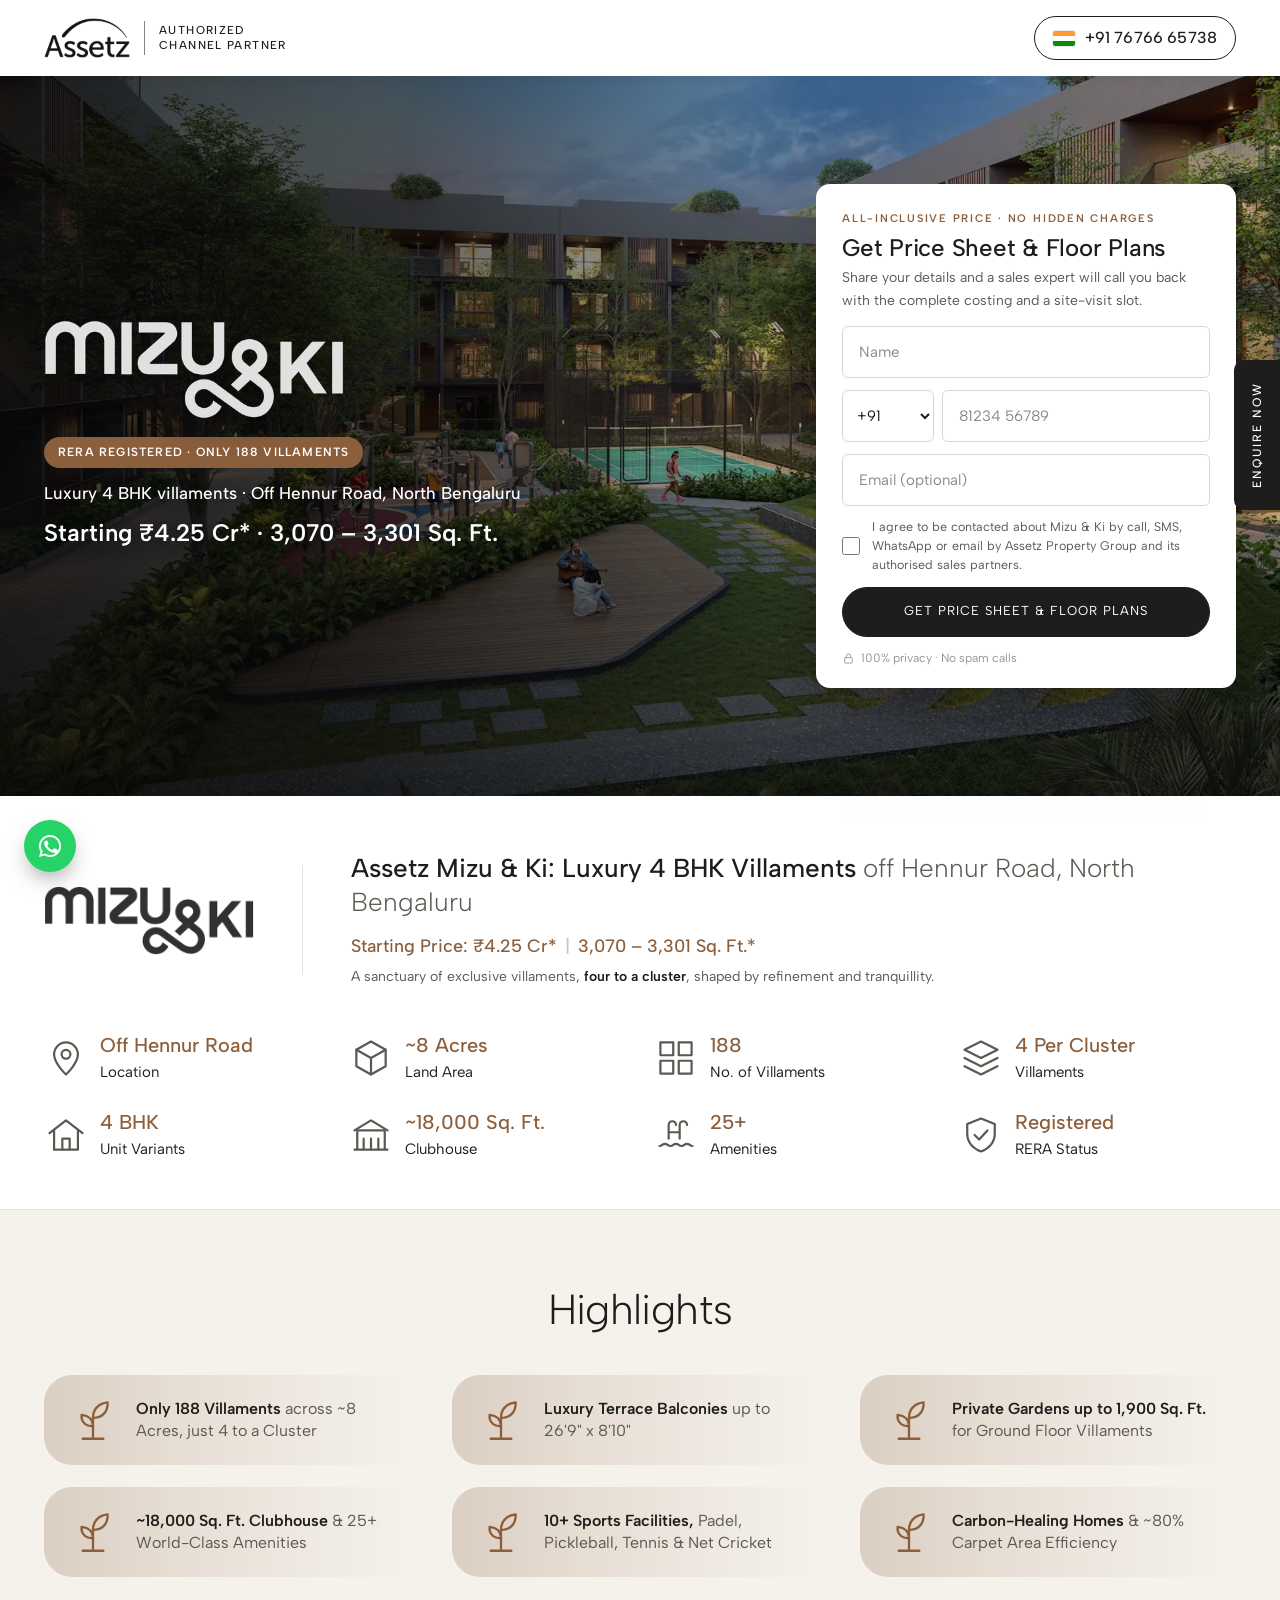
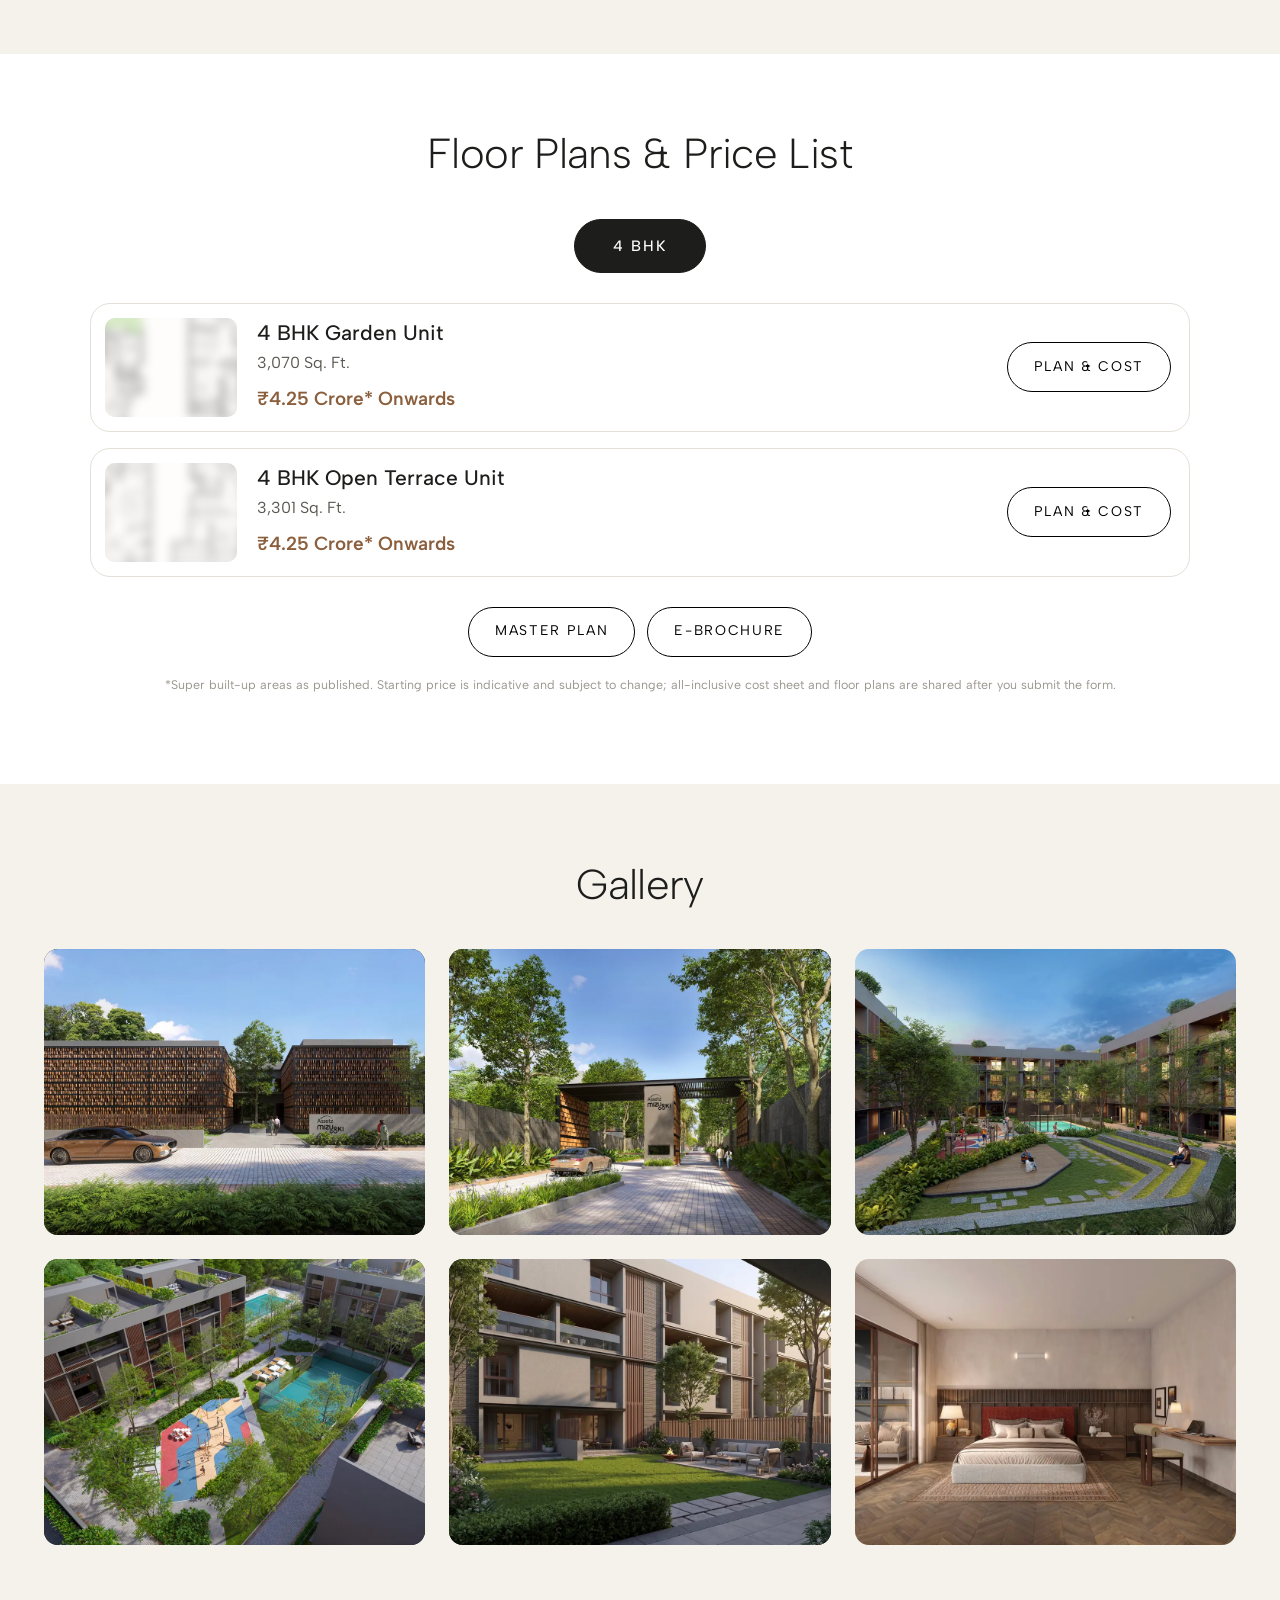
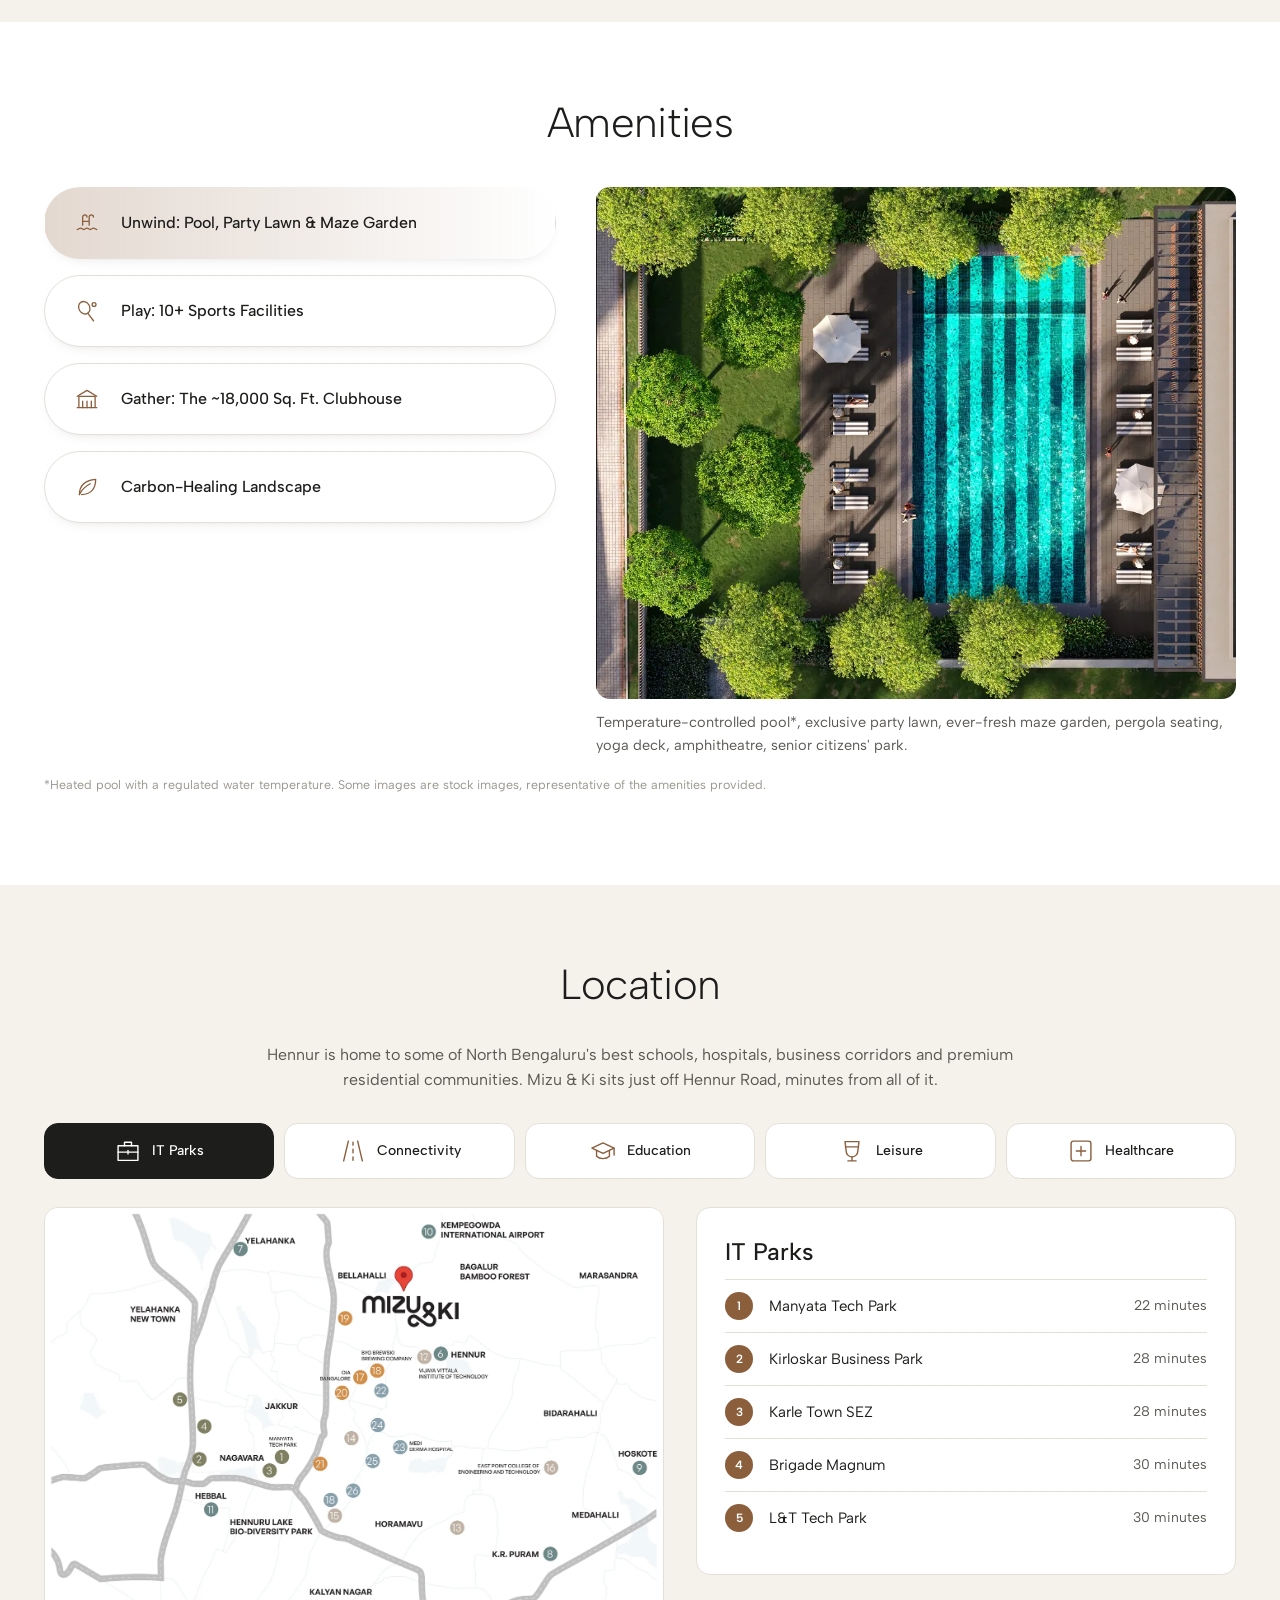
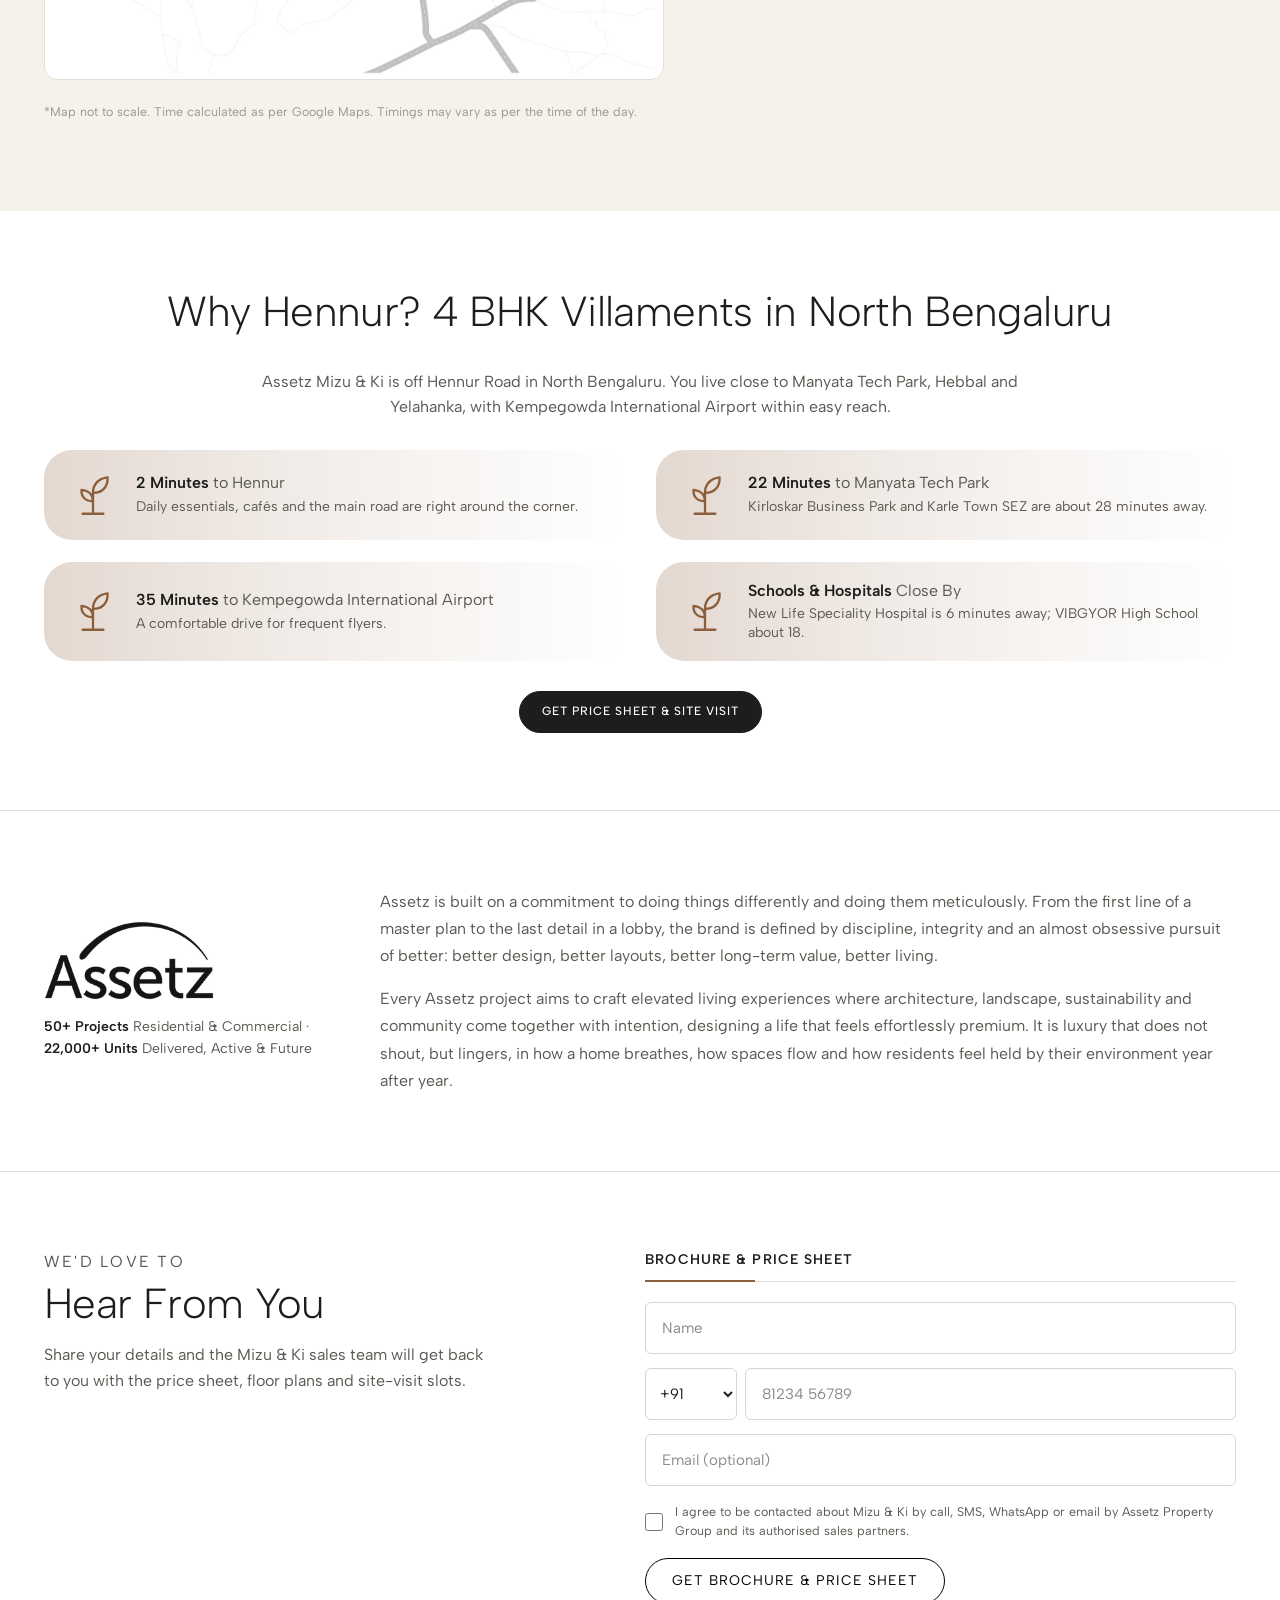
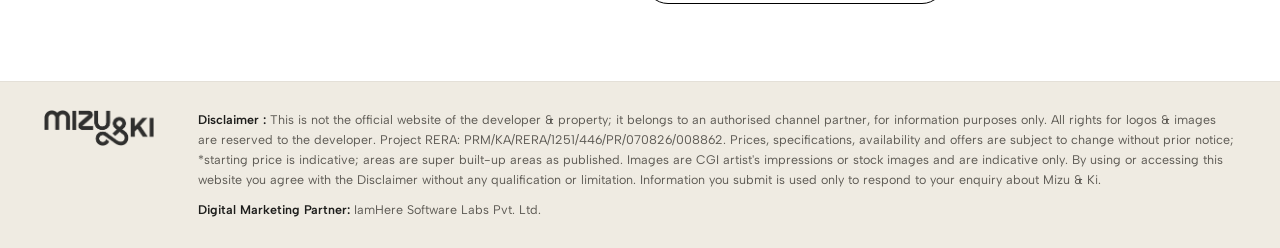
==== commit b5c8d71c: "Set sales phone/WhatsApp number; header shows Assetz logo | Authorized Channel Partner Co-Authored-B" ====
--- a/index.html
+++ b/index.html
@@ -6,6 +6,9 @@
 <title>Assetz Mizu &amp; Ki - Landing page</title>
 <meta name="description" content="Assetz Mizu & Ki: luxury 4 BHK villaments off Hennur Road, North Bengaluru. ~8 acres, 188 villaments, ~18,000 sq. ft. clubhouse. Starting ₹4.25 Cr*. Get the price sheet and floor plans.">
 <meta name="theme-color" content="#1d1d1b">
+<link rel="icon" href="favicon.ico" sizes="48x48">
+<link rel="icon" type="image/png" sizes="256x256" href="assets/img/favicon.png">
+<link rel="apple-touch-icon" href="assets/img/apple-touch-icon.png">
 <link rel="preconnect" href="https://fonts.googleapis.com">
 <link rel="preconnect" href="https://fonts.gstatic.com" crossorigin>
 <link href="https://fonts.googleapis.com/css2?family=Albert+Sans:wght@300;400;500;600&display=swap" rel="stylesheet">
@@ -45,7 +48,7 @@
 
 <header class="site-header" id="top">
   <div class="wrap header-inner">
-    <a class="brand" href="#top" aria-label="Assetz Mizu &amp; Ki, back to top"><img src="assets/img/assetz-mizu-ki.png" alt="Assetz | Mizu &amp; Ki" width="204" height="38"></a>
+    <a class="brand" href="#top" aria-label="Assetz, Authorized Channel Partner. Back to top"><img src="assets/img/assetz.png" alt="Assetz" width="258" height="120"><span class="brand-sep" aria-hidden="true"></span><span class="brand-tag">Authorized<br>Channel Partner</span></a>
     <a class="phone-pill js-phone" href="#contact" data-cta="header_call"><span class="flag"><i></i><i></i><i></i></span><span>+91 <span class="js-phone-text"></span></span></a>
   </div>
 </header>
--- a/assets/css/styles.css
+++ b/assets/css/styles.css
@@ -56,7 +56,10 @@
 .site-header { position: sticky; top: 0; z-index: 40; background: var(--white); box-shadow: 0 2px 12px rgba(0, 0, 0, .06); }
 .header-inner { height: var(--header-h); display: flex; align-items: center; justify-content: space-between; gap: 16px; }
 .brand { display: inline-flex; align-items: center; min-height: 44px; }
-.brand img { height: 38px; width: auto; max-width: none; }
+.brand { gap: 14px; text-decoration: none; color: var(--ink); }
+.brand img { height: 40px; width: auto; max-width: none; }
+.brand-sep { width: 1px; height: 34px; background: var(--ink); opacity: .55; }
+.brand-tag { font-size: 11.5px; font-weight: 500; line-height: 1.3; letter-spacing: .12em; text-transform: uppercase; color: var(--ink); }
 .phone-pill { display: inline-flex; align-items: center; gap: 10px; min-height: 44px; padding: 0 18px; border: 1px solid var(--ink); border-radius: var(--pill); background: transparent; font-size: 16px; font-weight: 500; text-decoration: none; letter-spacing: .01em; transition: background-color .2s, color .2s; }
 .phone-pill:hover { background: var(--dark); color: #fff; border-color: var(--dark); }
 .phone-pill.is-cta { font-size: 13px; letter-spacing: 1px; text-transform: uppercase; }
@@ -65,7 +68,10 @@
 .flag i:nth-child(1) { background: #ff9933; }
 .flag i:nth-child(2) { background: #fff; }
 .flag i:nth-child(3) { background: #138808; }
-@media (max-width: 480px) { .brand img { height: 30px; } .phone-pill { font-size: 14px; padding: 0 12px; } .phone-pill.is-cta { font-size: 12px; } }
+@media (max-width: 480px) { .brand { gap: 9px; } .brand img { height: 30px; } .brand-sep { height: 26px; } .brand-tag { font-size: 9px; letter-spacing: .08em; } .header-inner { gap: 8px; } .phone-pill .flag { display: none; } .phone-pill { font-size: 14px; padding: 0 12px; } .phone-pill.is-cta { font-size: 12px; } }
+.phone-pill { white-space: nowrap; flex: 0 0 auto; }
+.brand-tag { white-space: nowrap; }
+@media (max-width: 380px) { .phone-pill { font-size: 13px; padding: 0 10px; min-height: 40px; } .brand img { height: 27px; } }
 
 /* Hero */
 .banner { background: var(--dark); }
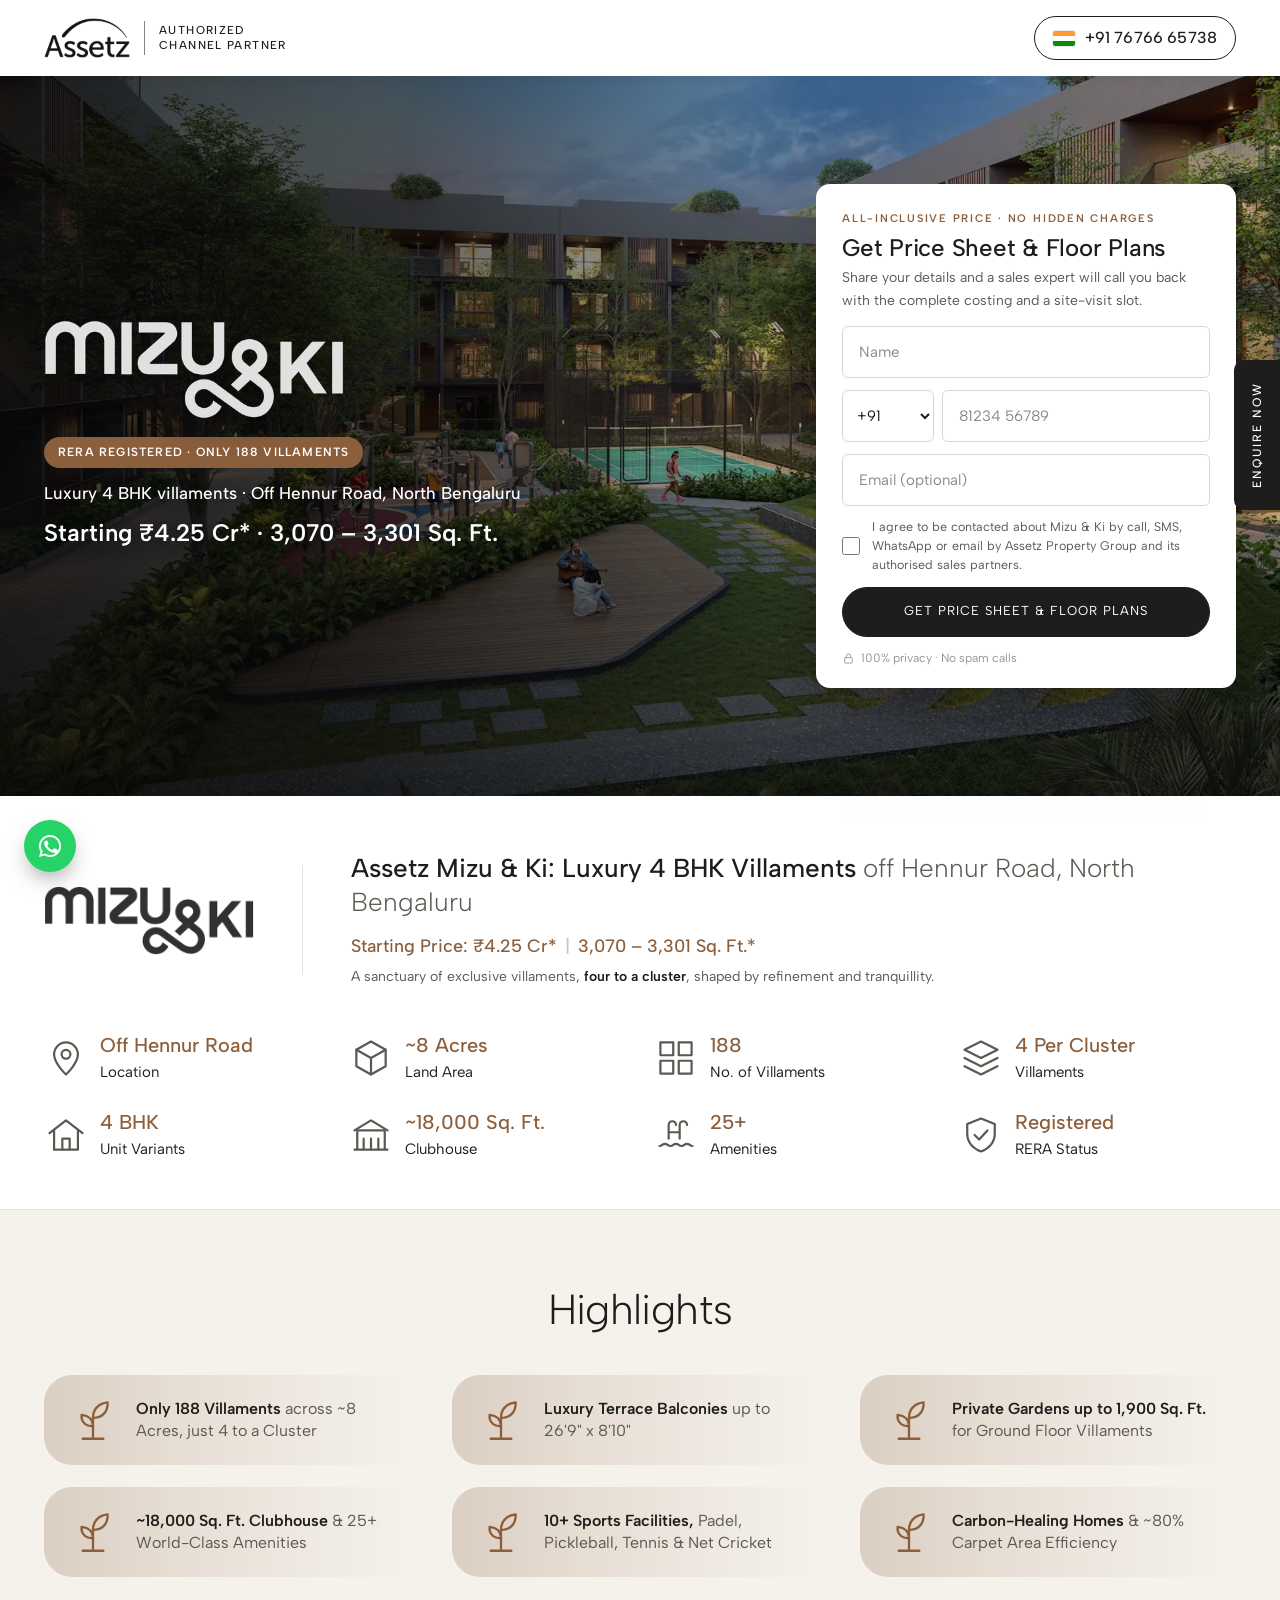
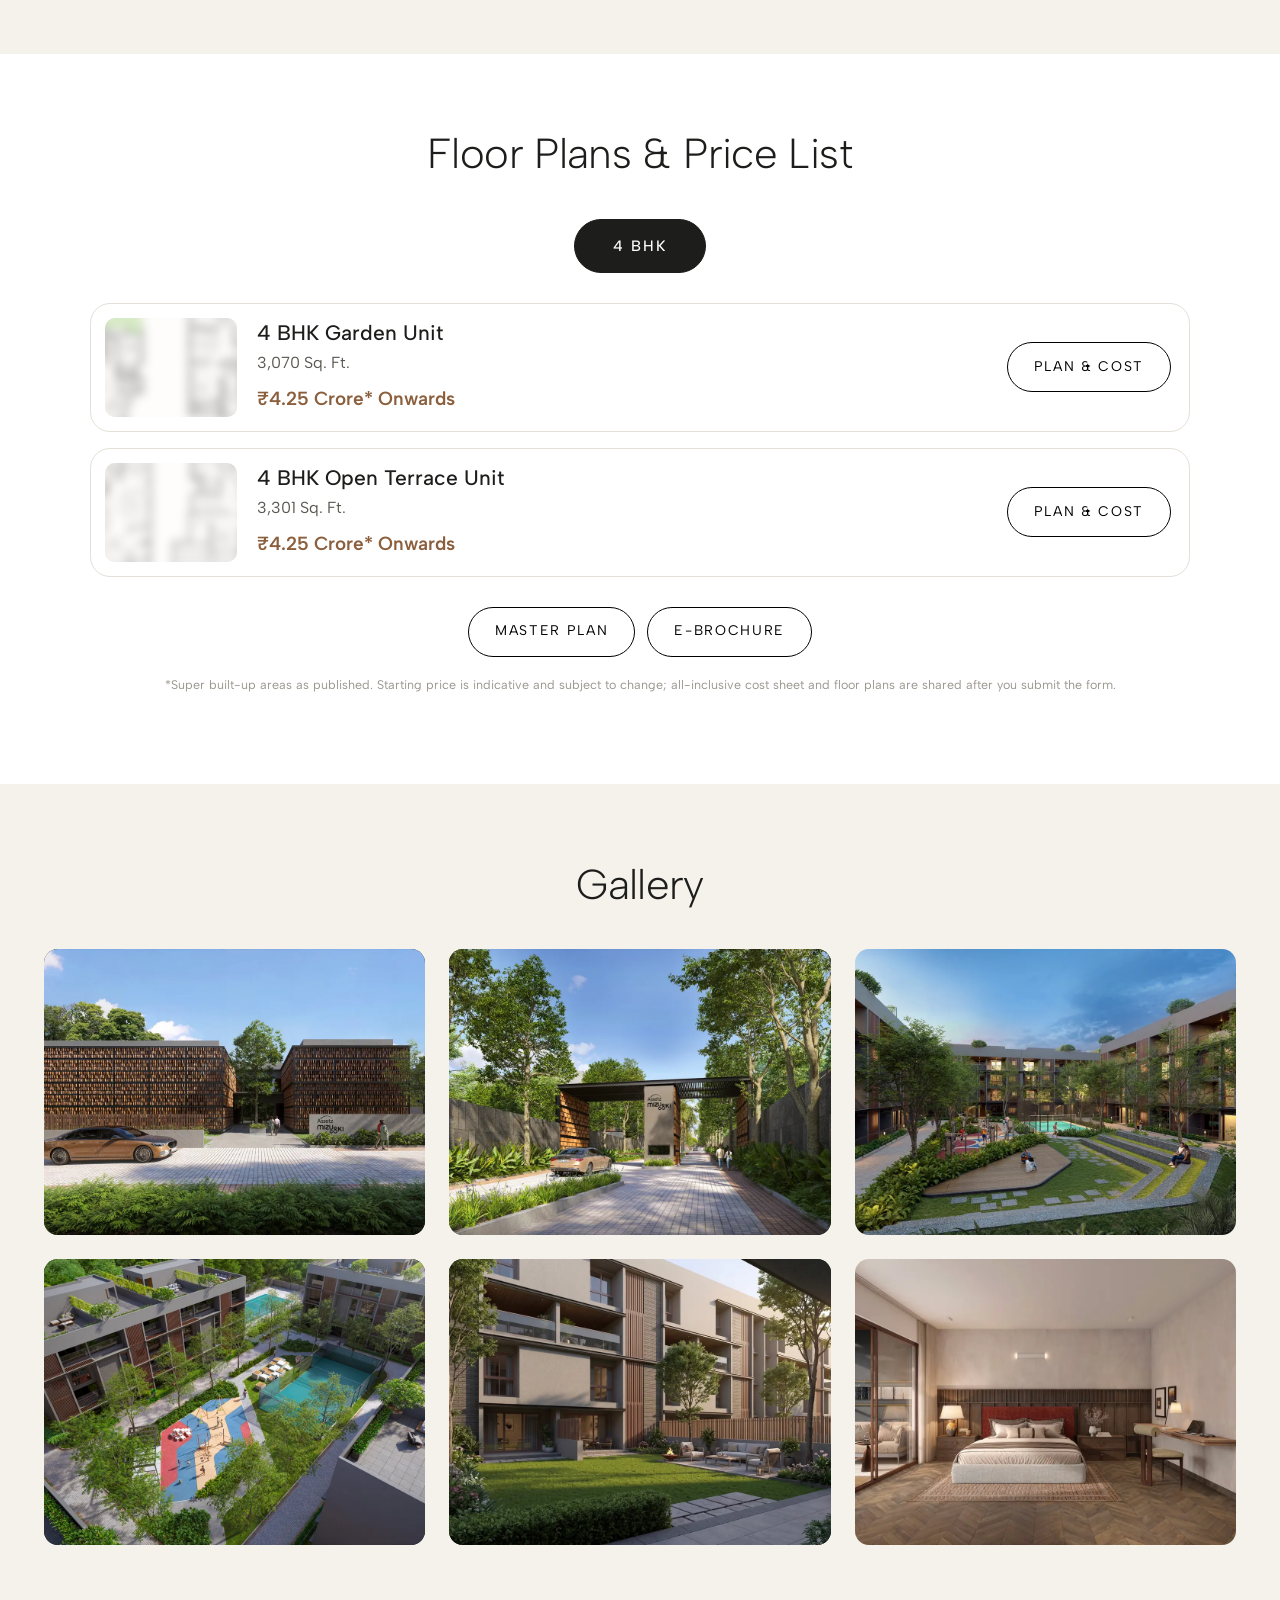
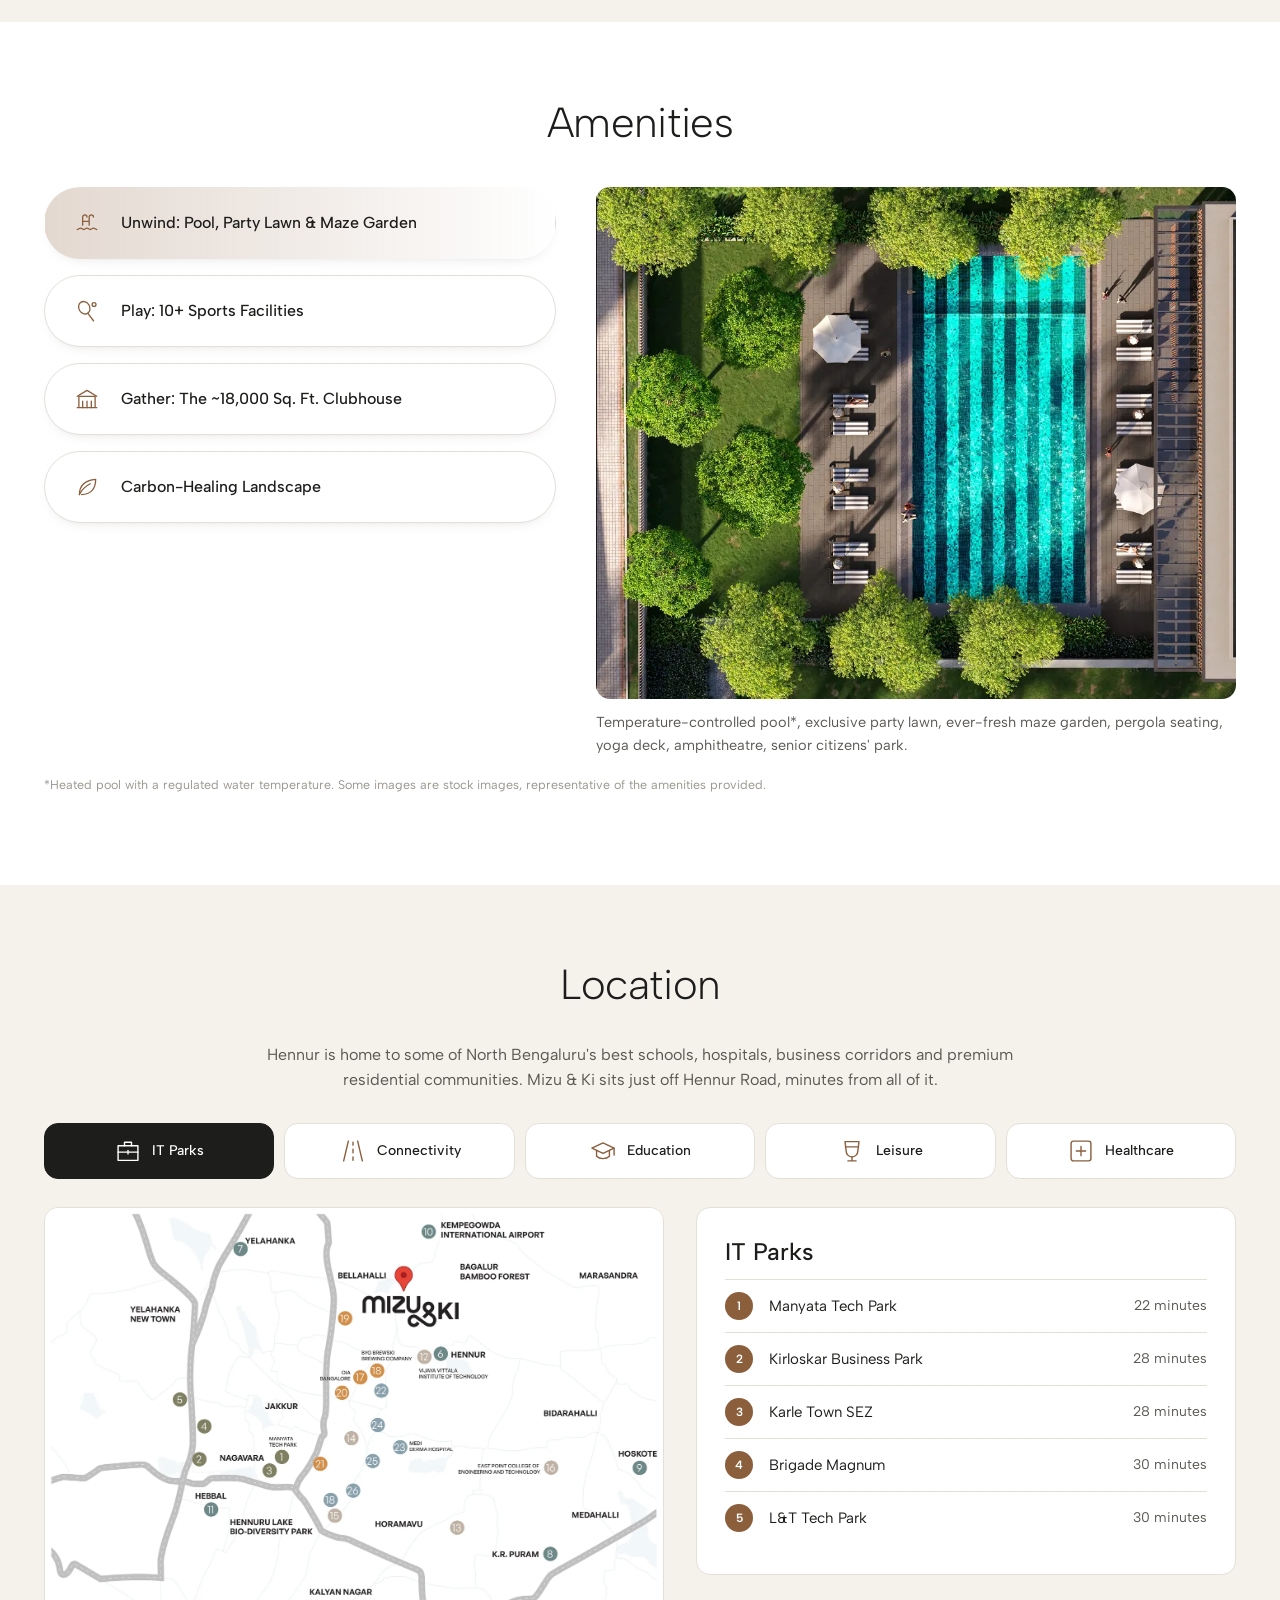
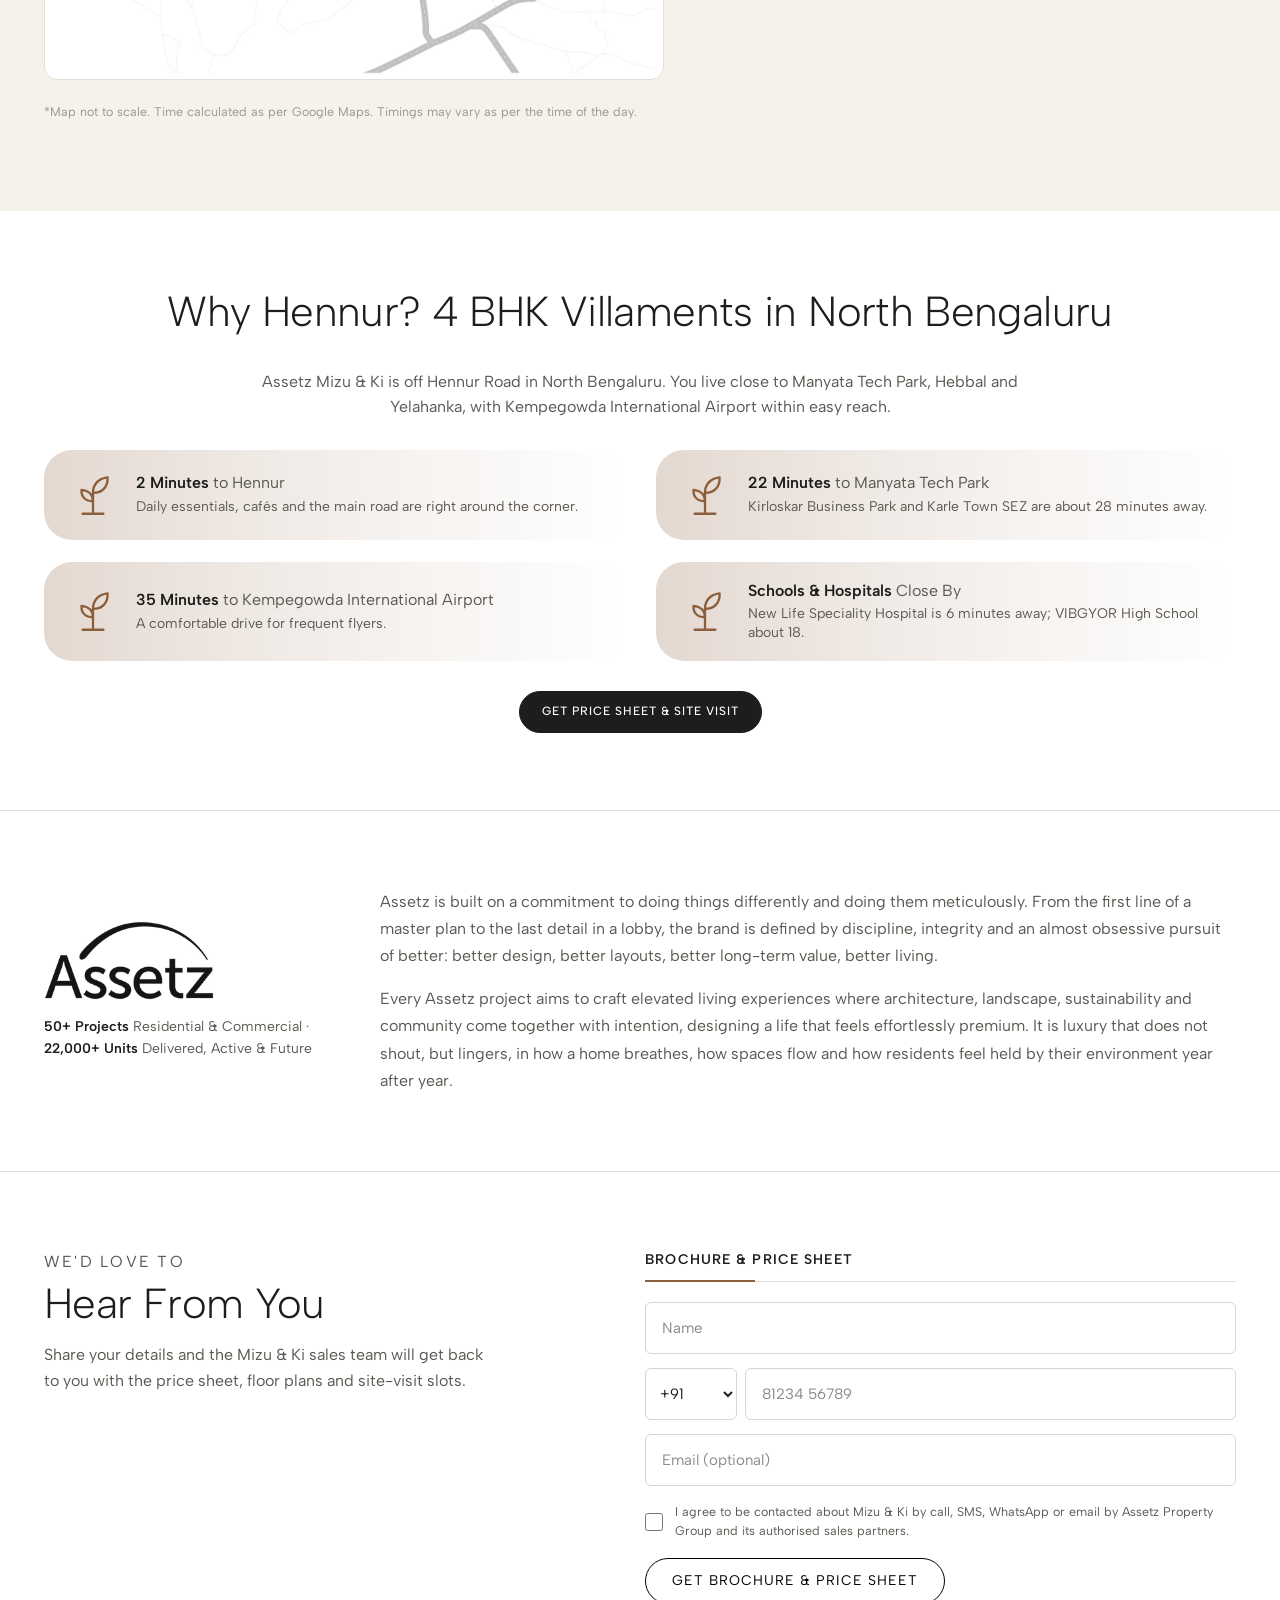
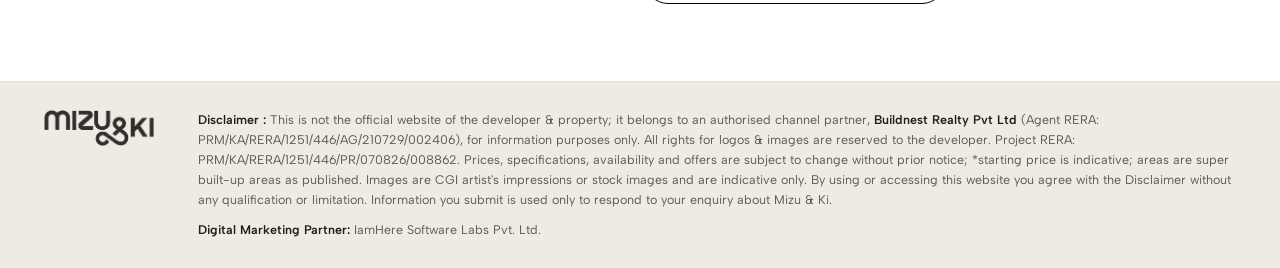
==== commit 5fdf966b: "Footer: name Buildnest Realty Pvt Ltd as channel partner with agent RERA Co-Authored-By: Claude Fabl" ====
--- a/index.html
+++ b/index.html
@@ -324,7 +324,7 @@
   <div class="wrap foot-grid">
     <img class="foot-mark" src="assets/img/mizu-ki.png" alt="Mizu &amp; Ki" loading="lazy" width="454" height="150">
     <div class="foot-text">
-      <p class="disclaimer"><strong>Disclaimer :</strong> This is not the official website of the developer &amp; property; it belongs to an <span class="js-partner">authorised channel partner</span>, for information purposes only. All rights for logos &amp; images are reserved to the developer. Project RERA: PRM/KA/RERA/1251/446/PR/070826/008862. Prices, specifications, availability and offers are subject to change without prior notice; *starting price is indicative; areas are super built-up areas as published. Images are CGI artist's impressions or stock images and are indicative only. By using or accessing this website you agree with the Disclaimer without any qualification or limitation. Information you submit is used only to respond to your enquiry about Mizu &amp; Ki. <span class="js-privacy-link"><a href="#" rel="noopener">Read the privacy policy.</a></span></p>
+      <p class="disclaimer"><strong>Disclaimer :</strong> This is not the official website of the developer &amp; property; it belongs to an <span class="js-partner">authorised channel partner, <strong>Buildnest Realty Pvt Ltd</strong> (Agent RERA: PRM/KA/RERA/1251/446/AG/210729/002406)</span>, for information purposes only. All rights for logos &amp; images are reserved to the developer. Project RERA: PRM/KA/RERA/1251/446/PR/070826/008862. Prices, specifications, availability and offers are subject to change without prior notice; *starting price is indicative; areas are super built-up areas as published. Images are CGI artist's impressions or stock images and are indicative only. By using or accessing this website you agree with the Disclaimer without any qualification or limitation. Information you submit is used only to respond to your enquiry about Mizu &amp; Ki. <span class="js-privacy-link"><a href="#" rel="noopener">Read the privacy policy.</a></span></p>
       <p class="disclaimer foot-credits"><strong>Digital Marketing Partner:</strong> IamHere Software Labs Pvt. Ltd.</p>
     </div>
   </div>
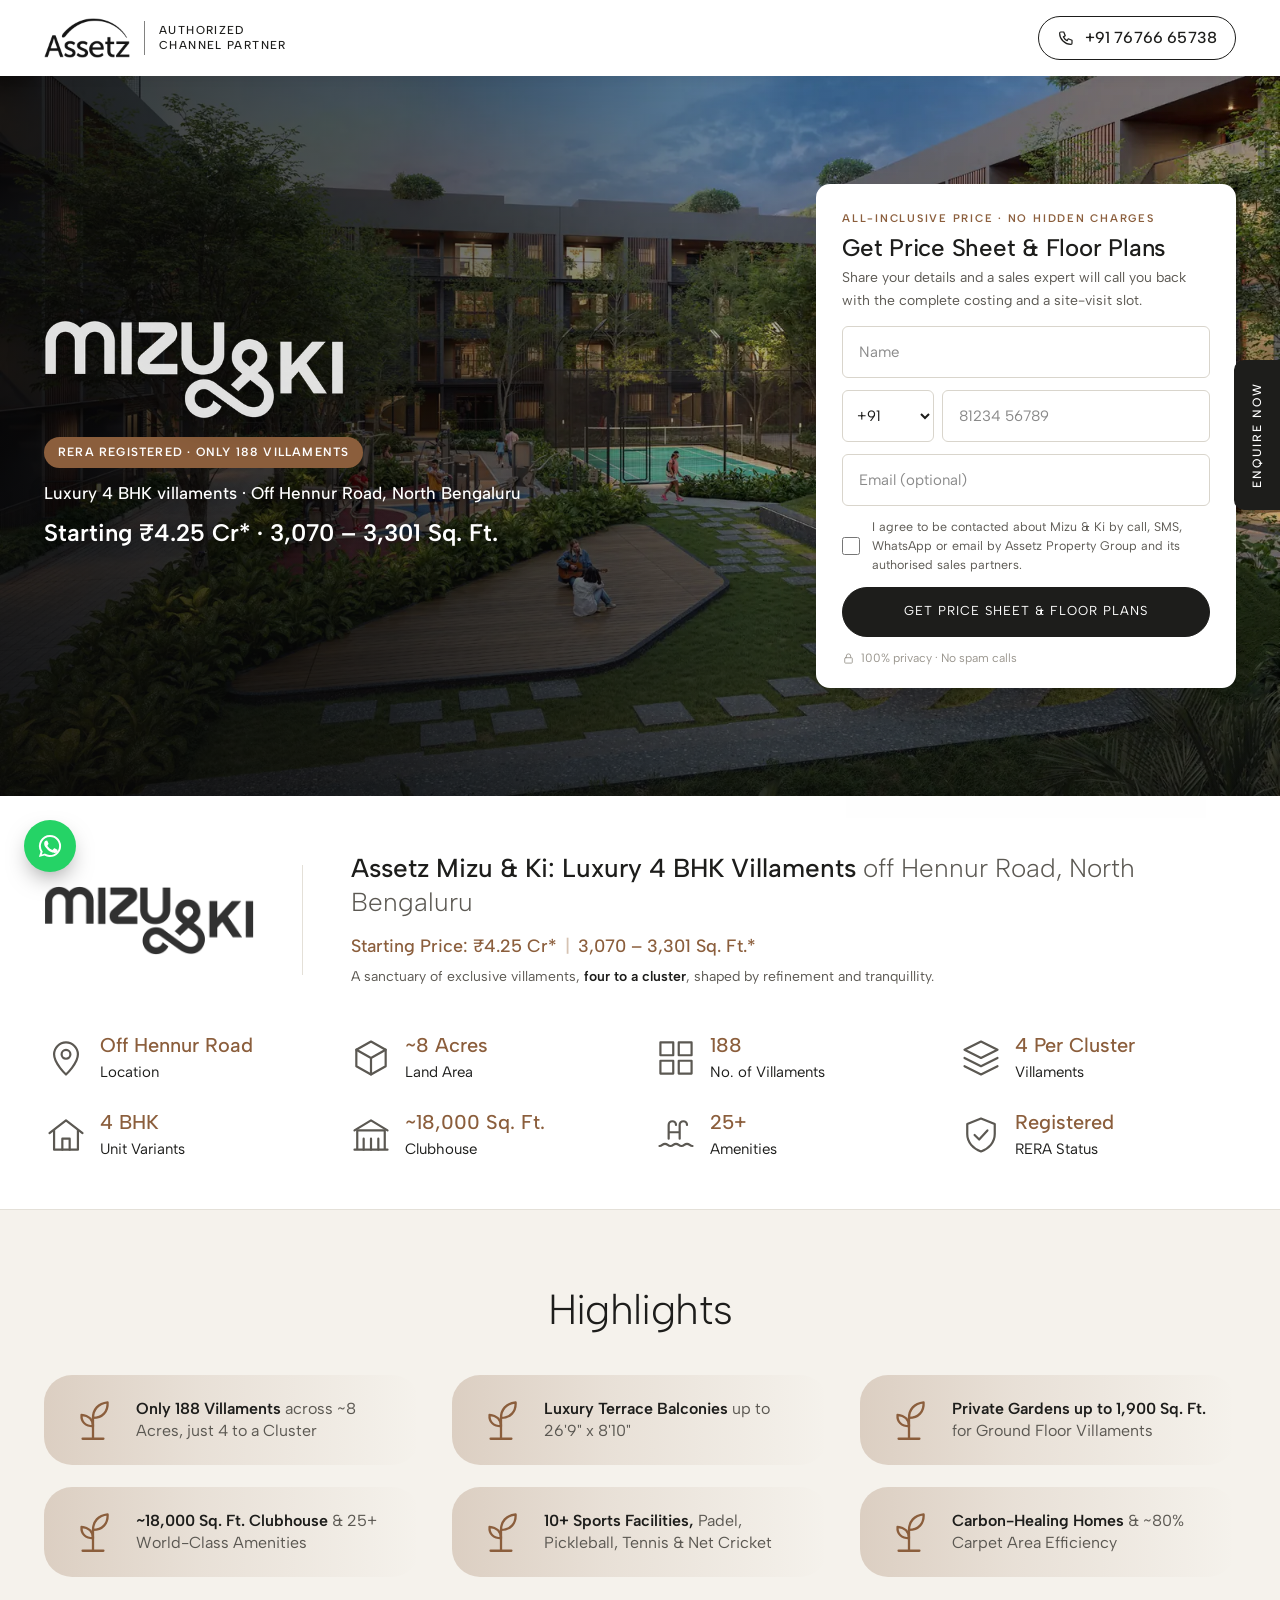
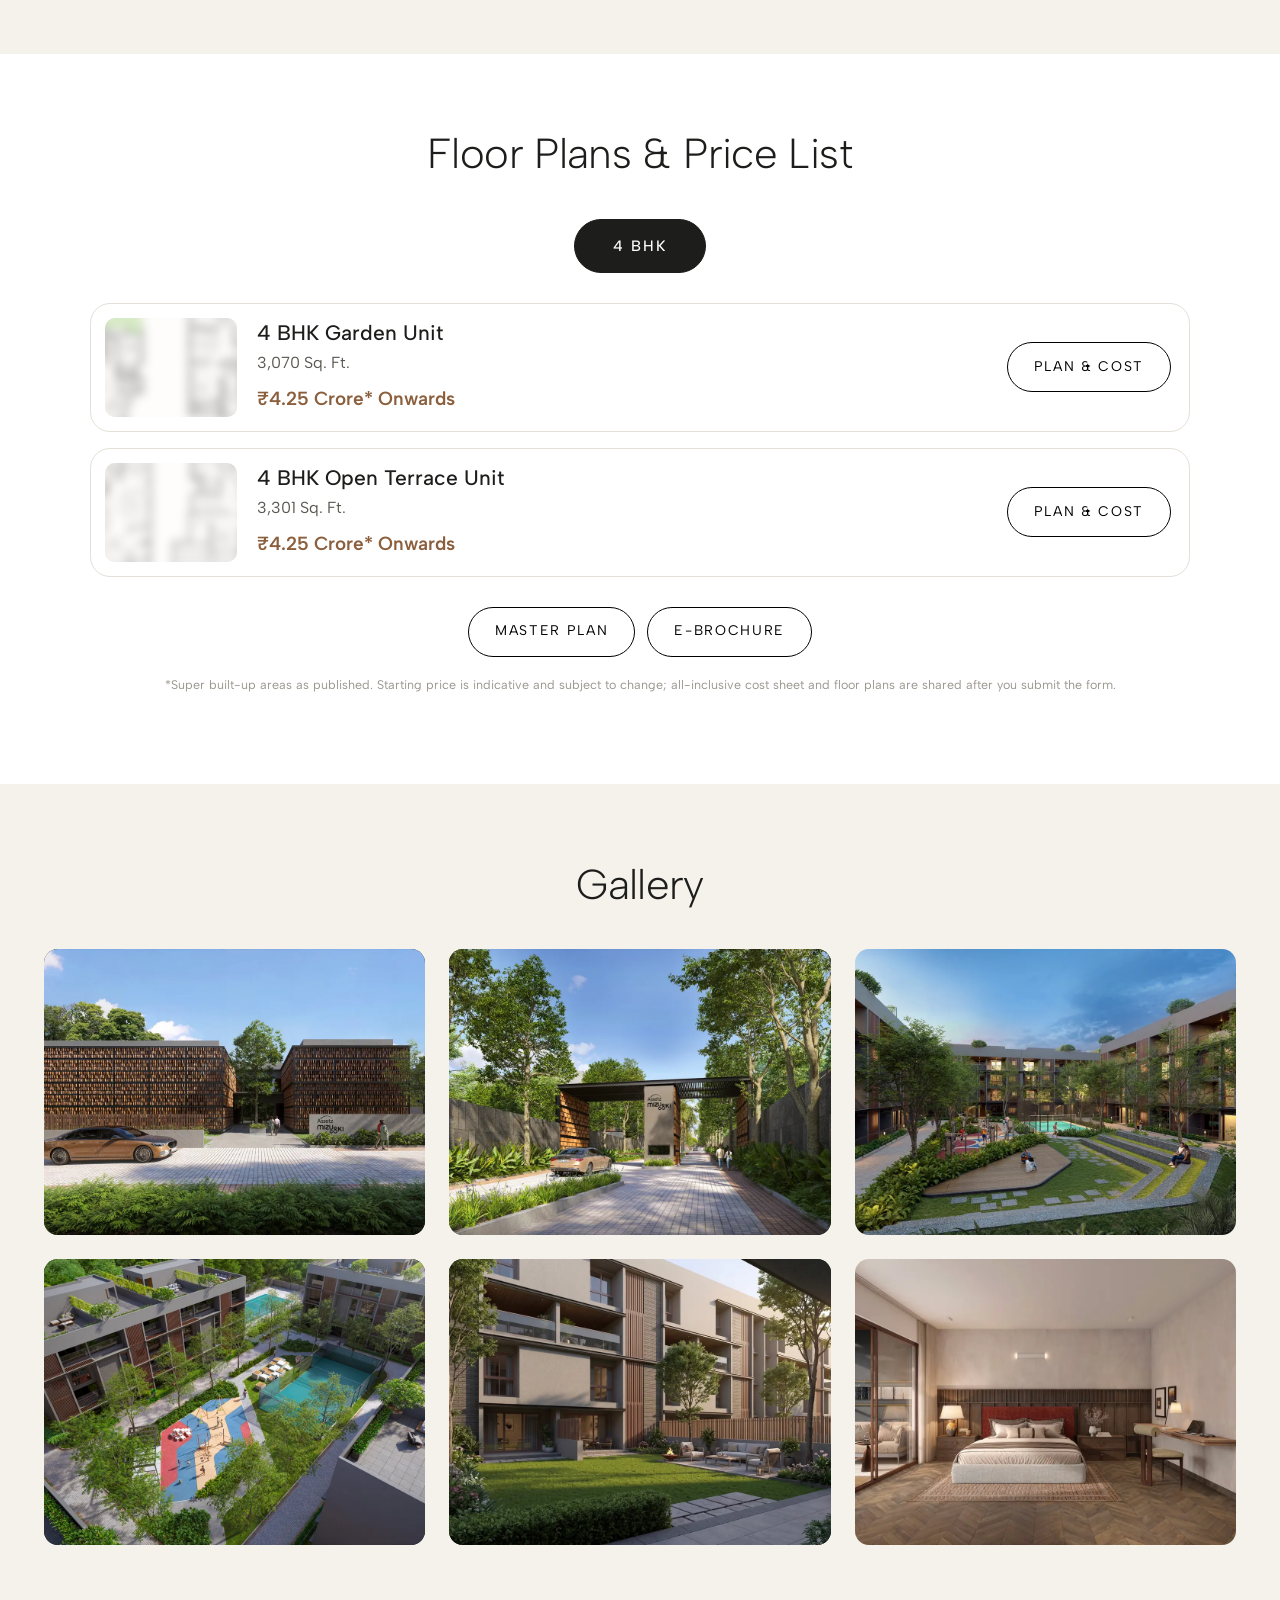
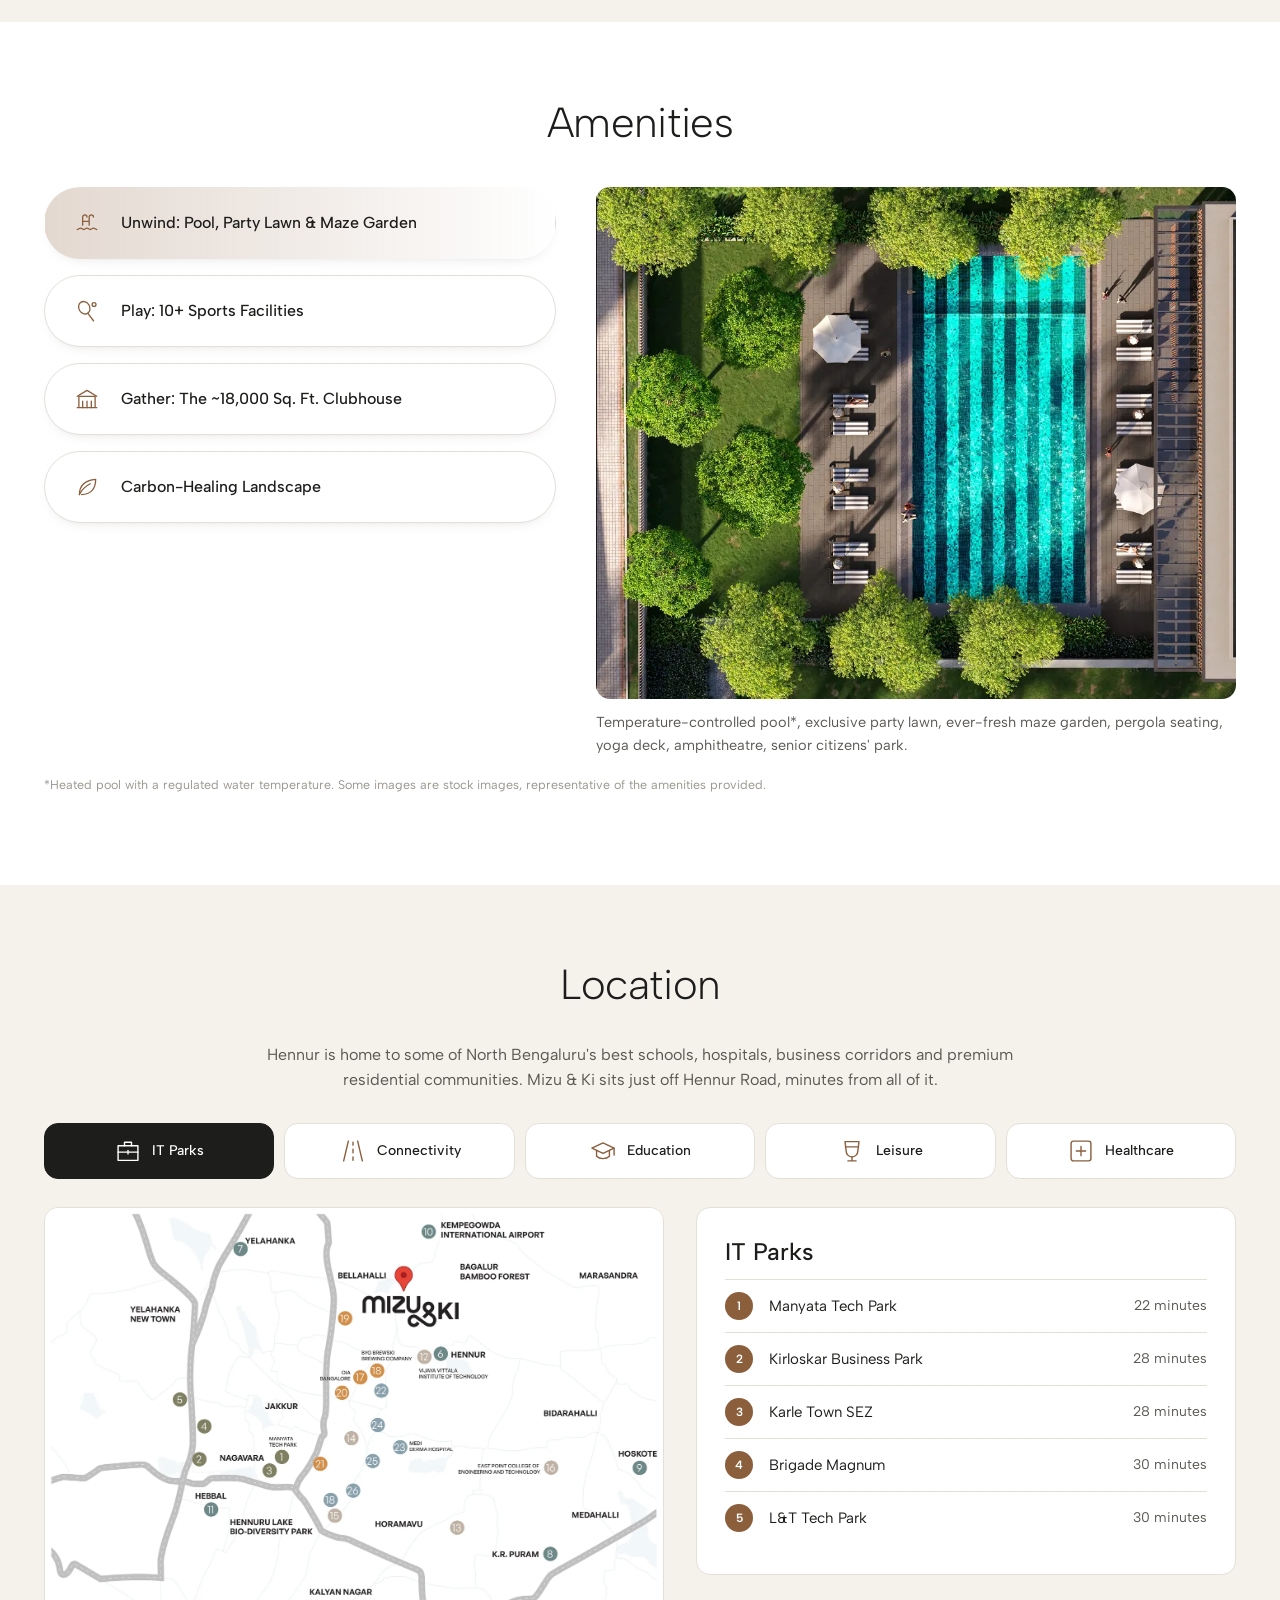
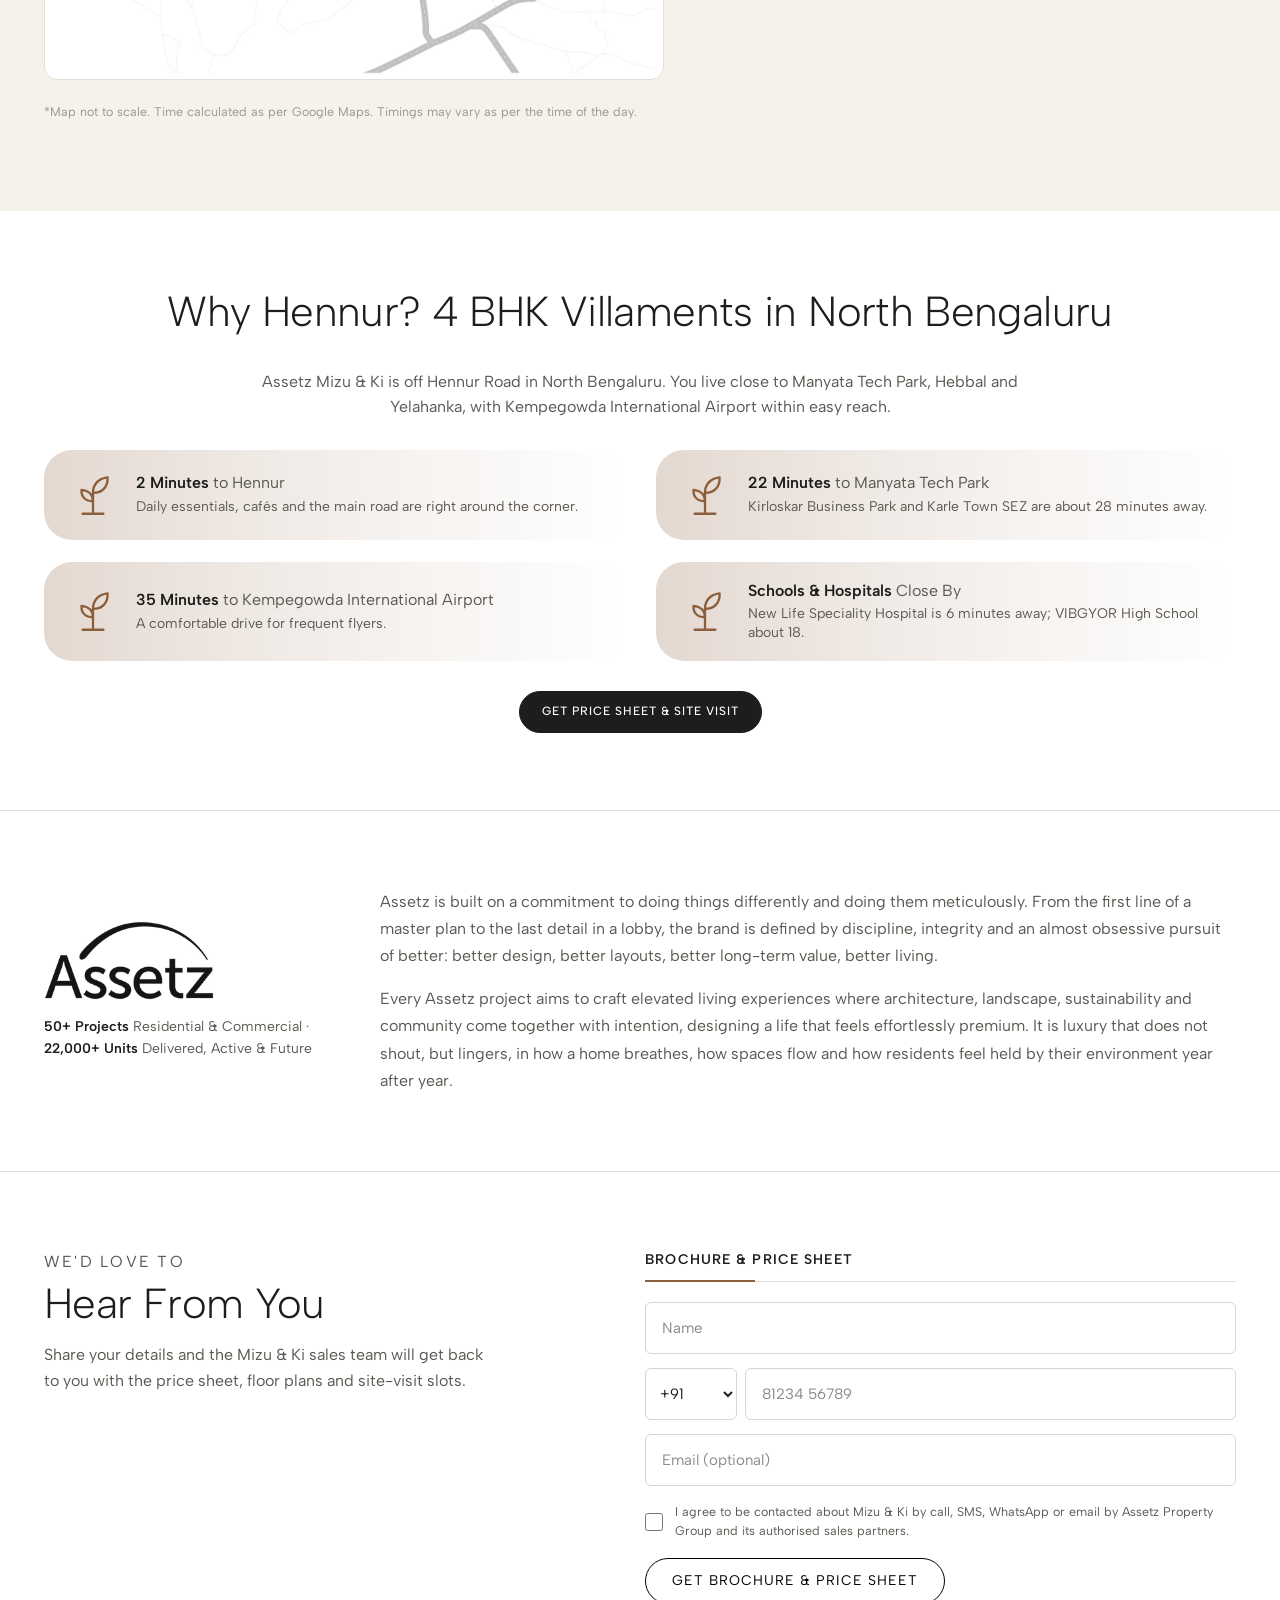
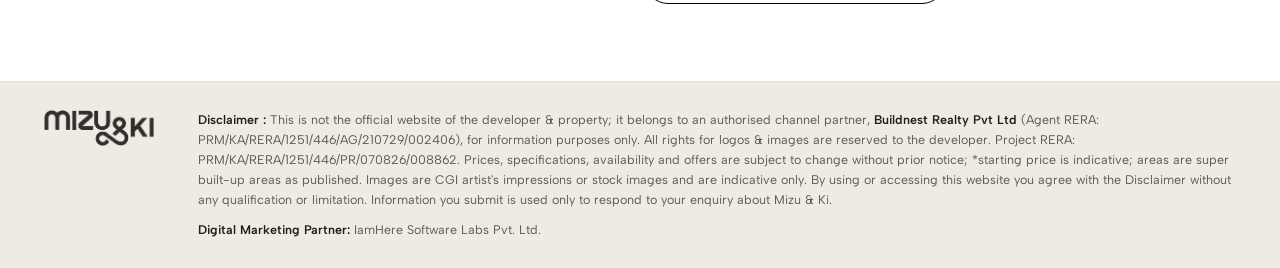
==== commit 07dd07c4: "Header phone pill: call icon instead of flag Co-Authored-By: Claude Fable 5.2 <noreply@anthropic.com" ====
--- a/index.html
+++ b/index.html
@@ -49,7 +49,7 @@
 <header class="site-header" id="top">
   <div class="wrap header-inner">
     <a class="brand" href="#top" aria-label="Assetz, Authorized Channel Partner. Back to top"><img src="assets/img/assetz.png" alt="Assetz" width="258" height="120"><span class="brand-sep" aria-hidden="true"></span><span class="brand-tag">Authorized<br>Channel Partner</span></a>
-    <a class="phone-pill js-phone" href="#contact" data-cta="header_call"><span class="flag"><i></i><i></i><i></i></span><span>+91 <span class="js-phone-text"></span></span></a>
+    <a class="phone-pill js-phone" href="#contact" data-cta="header_call"><svg class="pill-ic" width="18" height="18" aria-hidden="true"><use href="#i-phone"/></svg><span>+91 <span class="js-phone-text"></span></span></a>
   </div>
 </header>
 
--- a/assets/css/styles.css
+++ b/assets/css/styles.css
@@ -61,6 +61,7 @@
 .brand-sep { width: 1px; height: 34px; background: var(--ink); opacity: .55; }
 .brand-tag { font-size: 11.5px; font-weight: 500; line-height: 1.3; letter-spacing: .12em; text-transform: uppercase; color: var(--ink); }
 .phone-pill { display: inline-flex; align-items: center; gap: 10px; min-height: 44px; padding: 0 18px; border: 1px solid var(--ink); border-radius: var(--pill); background: transparent; font-size: 16px; font-weight: 500; text-decoration: none; letter-spacing: .01em; transition: background-color .2s, color .2s; }
+.pill-ic { flex: 0 0 auto; }
 .phone-pill:hover { background: var(--dark); color: #fff; border-color: var(--dark); }
 .phone-pill.is-cta { font-size: 13px; letter-spacing: 1px; text-transform: uppercase; }
 .flag { display: inline-flex; flex-direction: column; width: 22px; height: 15px; border-radius: 2px; overflow: hidden; box-shadow: 0 0 0 1px rgba(0, 0, 0, .08); }
@@ -68,10 +69,10 @@
 .flag i:nth-child(1) { background: #ff9933; }
 .flag i:nth-child(2) { background: #fff; }
 .flag i:nth-child(3) { background: #138808; }
-@media (max-width: 480px) { .brand { gap: 9px; } .brand img { height: 30px; } .brand-sep { height: 26px; } .brand-tag { font-size: 9px; letter-spacing: .08em; } .header-inner { gap: 8px; } .phone-pill .flag { display: none; } .phone-pill { font-size: 14px; padding: 0 12px; } .phone-pill.is-cta { font-size: 12px; } }
+@media (max-width: 480px) { .brand { gap: 9px; } .brand img { height: 30px; } .brand-sep { height: 26px; } .brand-tag { font-size: 9px; letter-spacing: .08em; } .header-inner { gap: 8px; } .phone-pill { gap: 6px; } .pill-ic { width: 15px; height: 15px; } .phone-pill { font-size: 14px; padding: 0 12px; } .phone-pill.is-cta { font-size: 12px; } }
 .phone-pill { white-space: nowrap; flex: 0 0 auto; }
 .brand-tag { white-space: nowrap; }
-@media (max-width: 380px) { .phone-pill { font-size: 13px; padding: 0 10px; min-height: 40px; } .brand img { height: 27px; } }
+@media (max-width: 380px) { .phone-pill { font-size: 13px; padding: 0 9px; gap: 5px; min-height: 40px; } .pill-ic { width: 13px; height: 13px; } .brand { gap: 7px; } .brand img { height: 27px; } }
 
 /* Hero */
 .banner { background: var(--dark); }
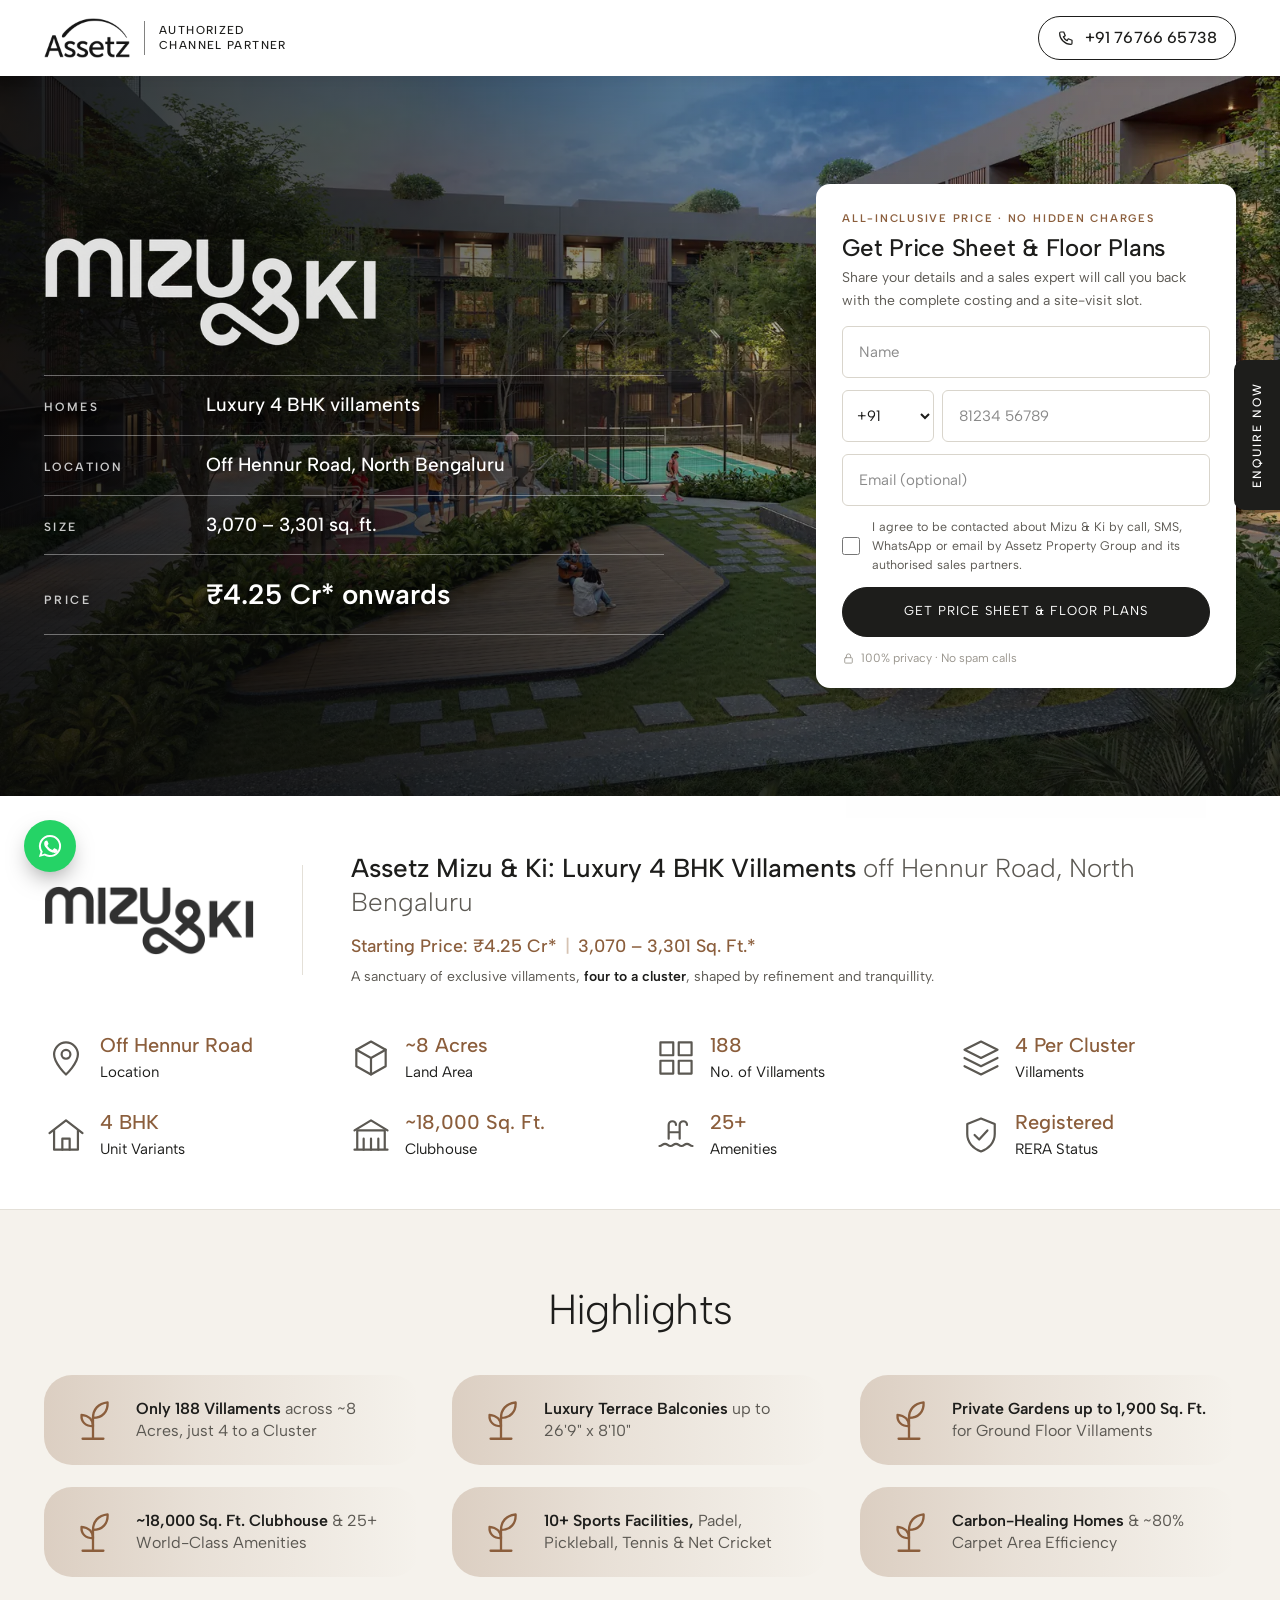
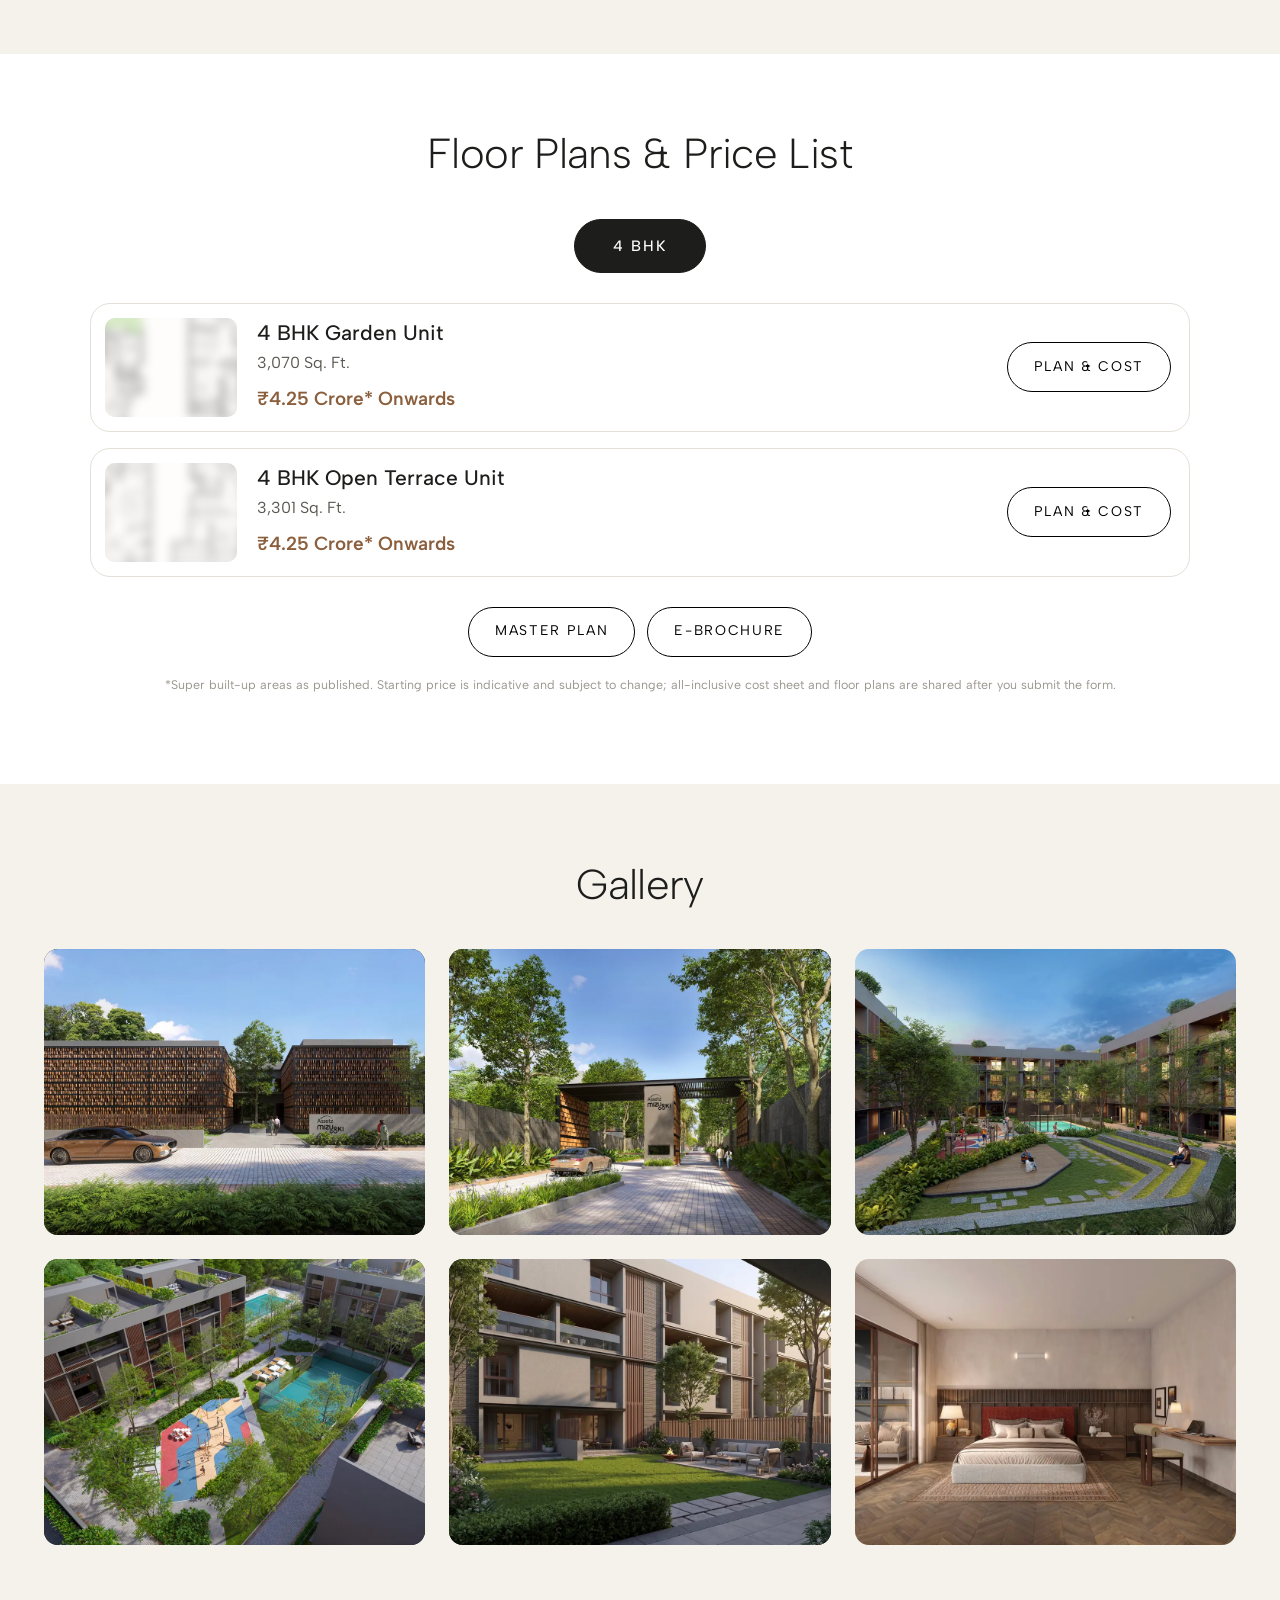
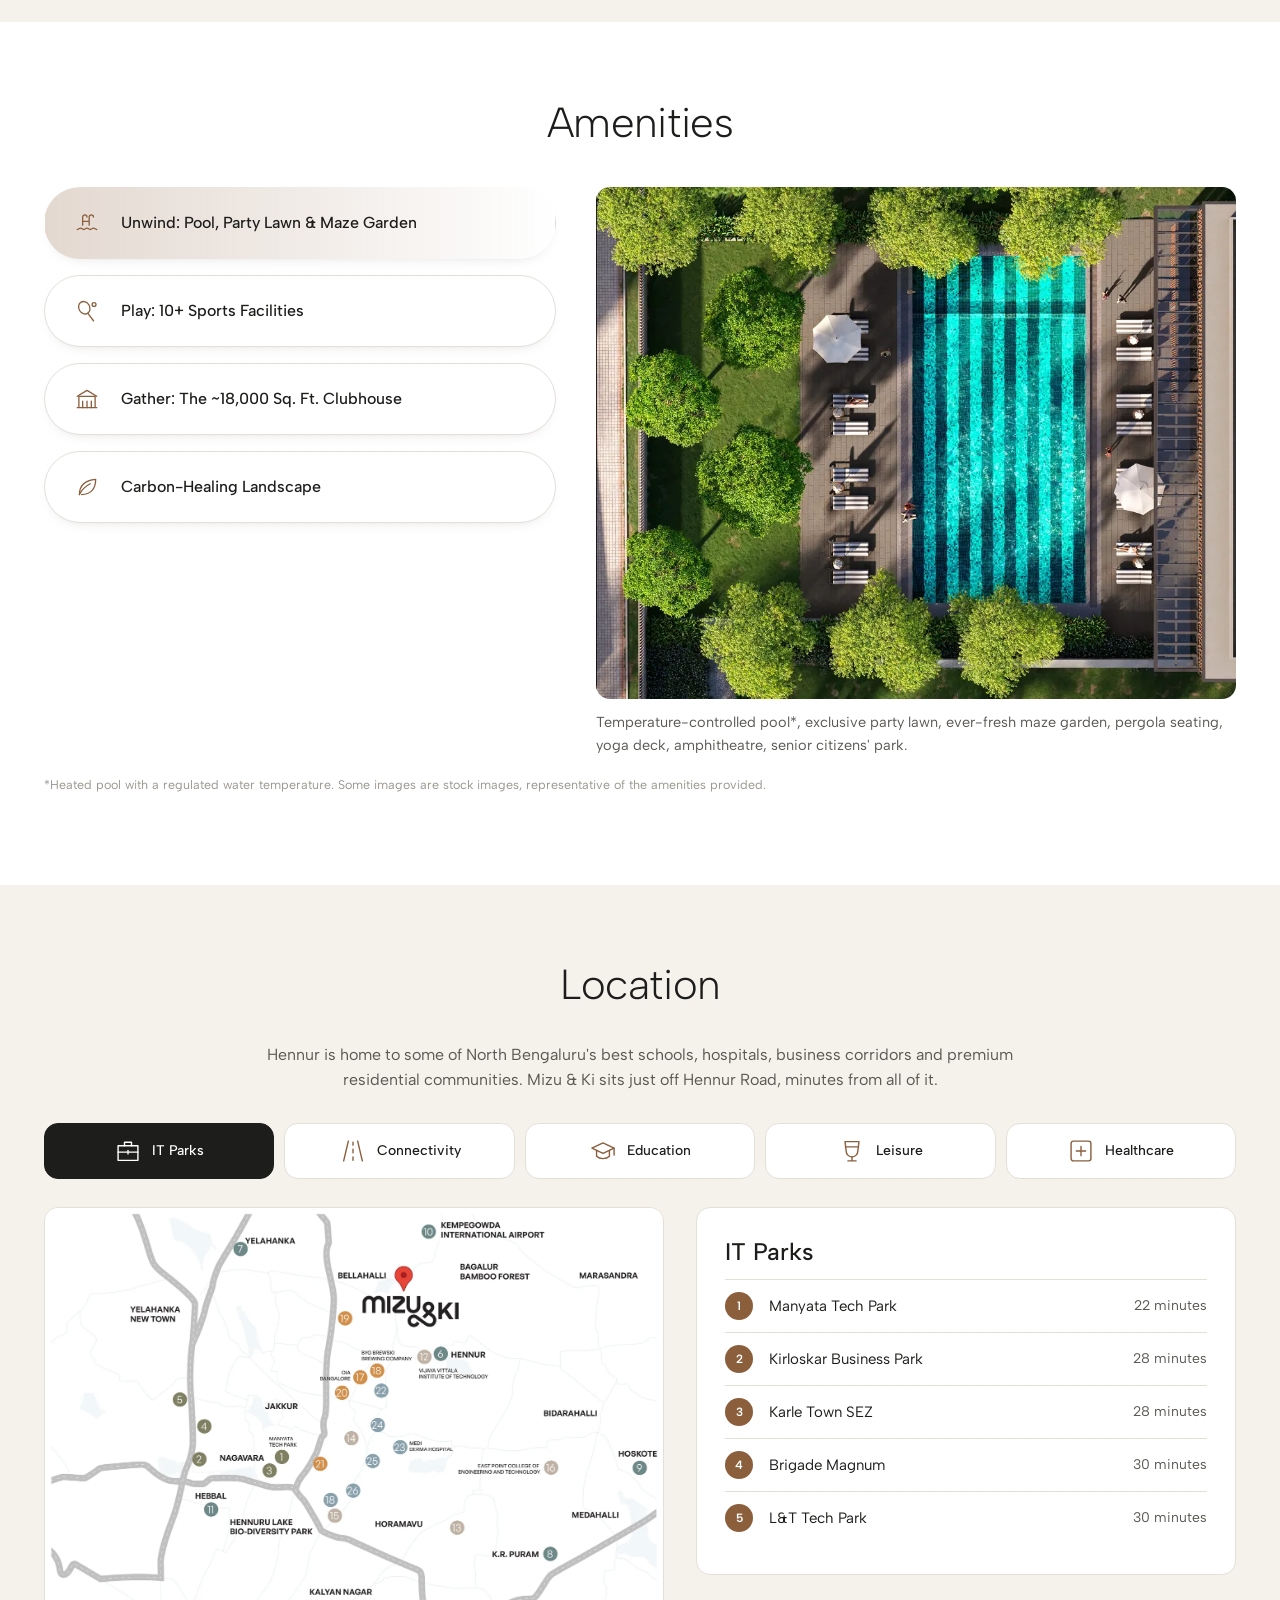
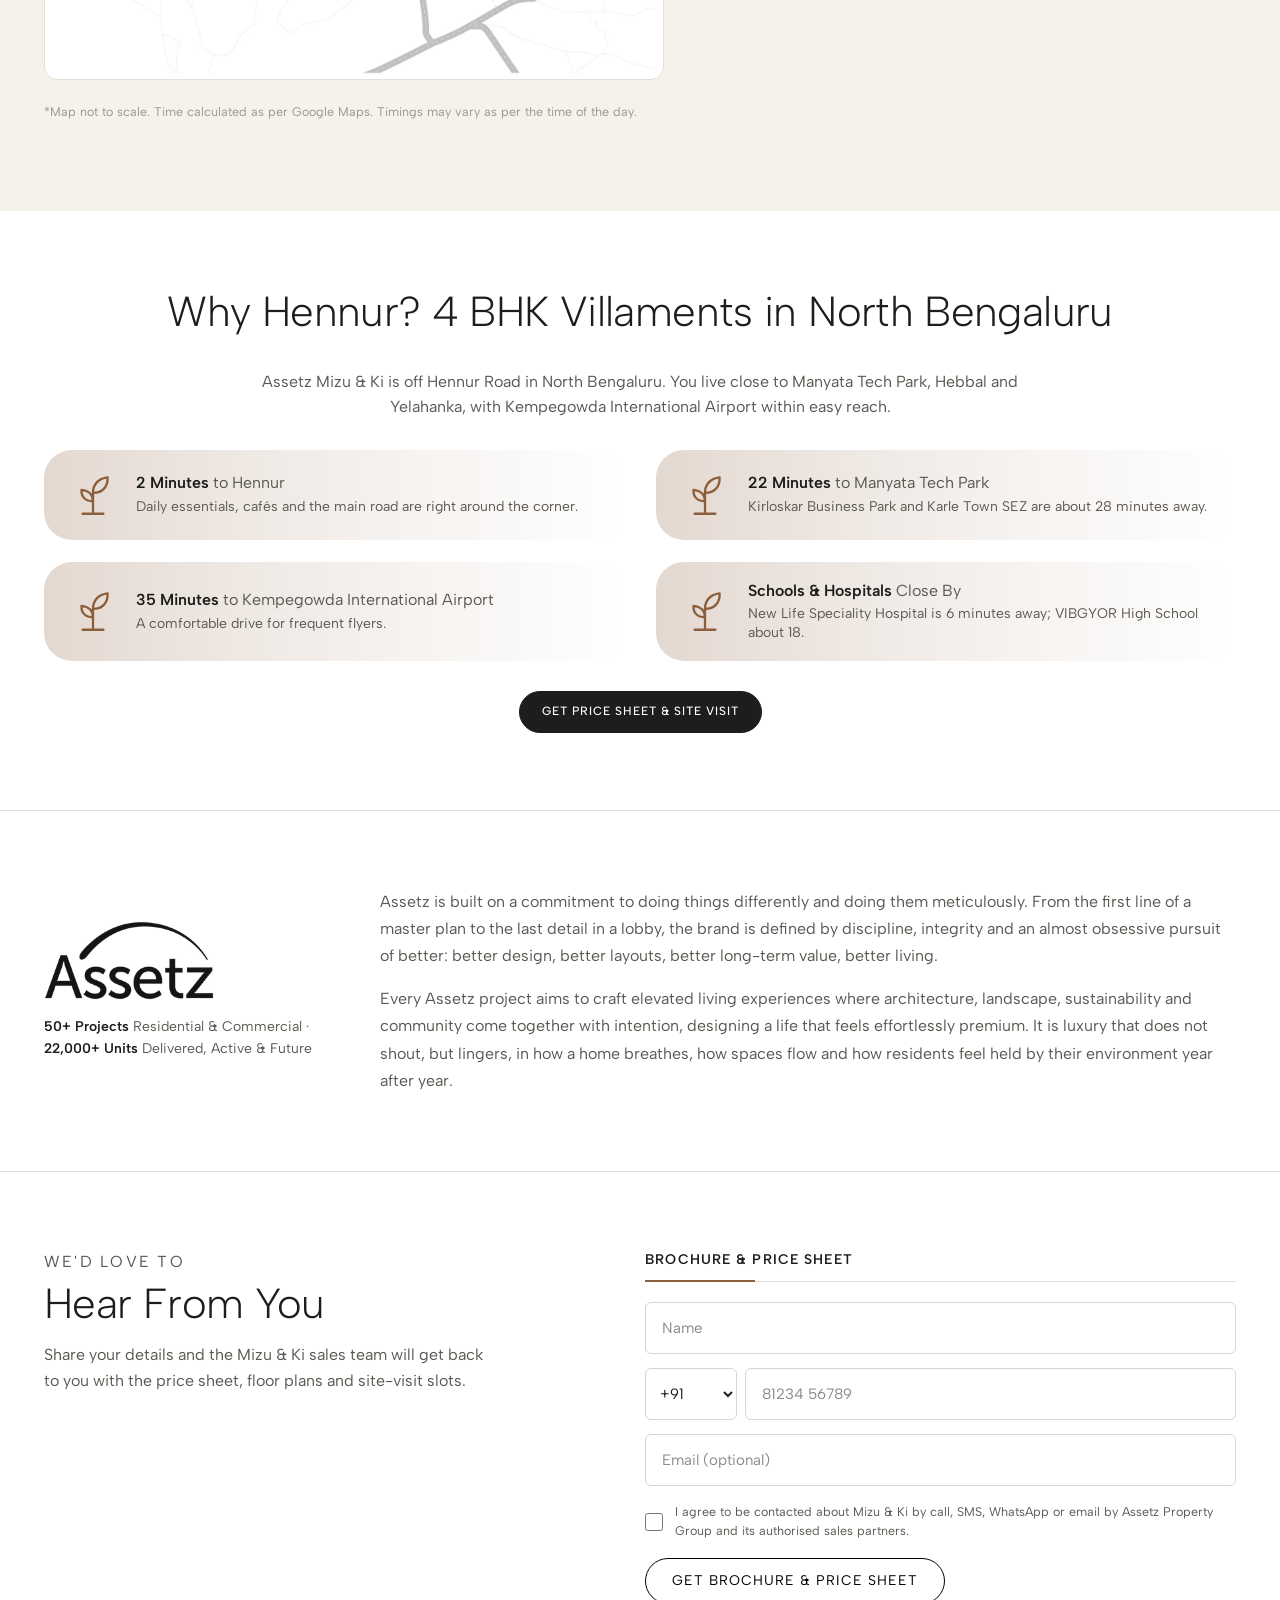
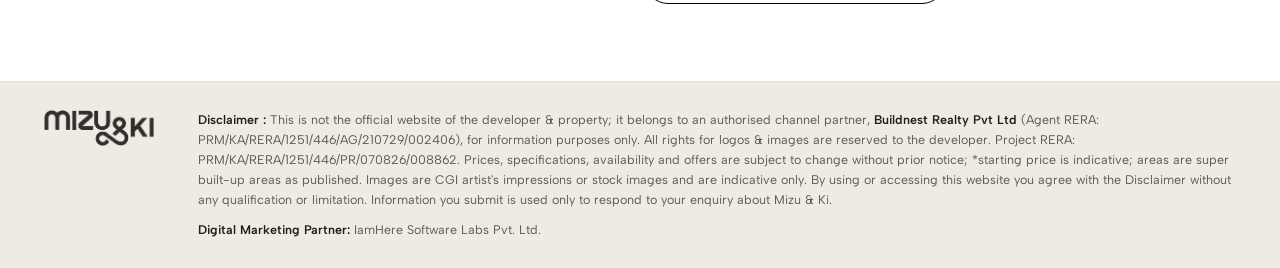
==== commit 7e520ff6: "Hero: logo with Homes / Location / Size / Price spec rows Co-Authored-By: Claude Fable 5.2 <noreply@" ====
--- a/index.html
+++ b/index.html
@@ -62,9 +62,12 @@
     <div class="wrap hero-grid">
       <div class="hero-copy">
         <img class="hero-mark" src="assets/img/mizu-ki-white.png" alt="Mizu &amp; Ki" width="454" height="150">
-        <p class="hero-offer">RERA Registered · Only 188 Villaments</p>
-        <p class="hero-line">Luxury 4 BHK villaments · Off Hennur Road, North Bengaluru</p>
-        <p class="hero-price">Starting ₹4.25 Cr* · 3,070 – 3,301 Sq. Ft.</p>
+        <dl class="hero-specs">
+          <div><dt>Homes</dt><dd>Luxury 4 BHK villaments</dd></div>
+          <div><dt>Location</dt><dd>Off Hennur Road, North Bengaluru</dd></div>
+          <div><dt>Size</dt><dd>3,070 – 3,301 sq. ft.</dd></div>
+          <div class="is-price"><dt>Price</dt><dd>₹4.25 Cr* onwards</dd></div>
+        </dl>
       </div>
       <div class="hero-form">
         <p class="hf-tag">All-inclusive price · No hidden charges</p>
--- a/assets/css/styles.css
+++ b/assets/css/styles.css
@@ -81,10 +81,24 @@
 .hero-shade { position: absolute; inset: 0; z-index: 0; background: linear-gradient(90deg, rgba(8, 8, 8, .82) 0%, rgba(8, 8, 8, .62) 32%, rgba(8, 8, 8, .3) 60%, rgba(8, 8, 8, .15) 100%), linear-gradient(0deg, rgba(8, 8, 8, .55), transparent 45%); }
 .hero-grid { position: relative; z-index: 1; display: grid; gap: 22px; padding-top: 36px; padding-bottom: 36px; }
 .hero-copy { color: #fff; text-align: center; text-shadow: 0 2px 14px rgba(0, 0, 0, .55); }
-.hero-mark { width: clamp(190px, 24vw, 300px); height: auto; margin: 0 auto 16px; filter: drop-shadow(0 6px 18px rgba(0, 0, 0, .45)); }
+.hero-mark { width: clamp(190px, 24vw, 300px); height: auto; margin: 0; filter: drop-shadow(0 6px 18px rgba(0, 0, 0, .45)); }
 .hero-offer { display: inline-block; margin: 0 0 12px; padding: 6px 14px; border-radius: 999px; background: var(--beige); color: #fff; font-size: 12px; font-weight: 600; letter-spacing: .1em; text-transform: uppercase; text-shadow: none; }
 .hero-line { margin: 0 0 6px; font-size: 15px; color: #fff; font-weight: 500; }
 .hero-price { margin: 0; font-family: var(--serif); font-size: 20px; font-weight: 600; color: #fff; }
+.hero-specs { margin: 22px auto 0; max-width: 620px; text-align: left; border-top: 1px solid rgba(255, 255, 255, .38); }
+.hero-specs div { display: grid; grid-template-columns: 96px 1fr; align-items: baseline; gap: 12px; padding: 13px 0; border-bottom: 1px solid rgba(255, 255, 255, .38); }
+.hero-specs dt { font-size: 11px; font-weight: 600; letter-spacing: .2em; text-transform: uppercase; color: rgba(255, 255, 255, .78); }
+.hero-specs dd { margin: 0; font-size: 16px; font-weight: 500; line-height: 1.3; color: #fff; }
+.hero-specs .is-price { padding: 16px 0; }
+.hero-specs .is-price dd { font-size: 22px; font-weight: 600; }
+@media (min-width: 900px) {
+  .hero-specs { margin: 28px 0 0; }
+  .hero-specs div { grid-template-columns: 150px 1fr; padding: 17px 0; }
+  .hero-specs dt { font-size: 12px; }
+  .hero-specs dd { font-size: 19px; }
+  .hero-specs .is-price { padding: 21px 0; }
+  .hero-specs .is-price dd { font-size: 28px; }
+}
 .hero-form { background: var(--white); border-radius: var(--radius); padding: 22px 20px 18px; box-shadow: 0 40px 80px -30px rgba(0, 0, 0, .6); max-width: 440px; width: 100%; margin: 0 auto; }
 .hf-tag { margin: 0 0 6px; font-size: 11px; font-weight: 600; letter-spacing: .16em; text-transform: uppercase; color: var(--beige); }
 .hero-form .form-title { font-size: 24px; }
@@ -101,7 +115,7 @@
   .hero { min-height: clamp(560px, 62vw, 720px); display: flex; align-items: center; }
   .hero-grid { grid-template-columns: minmax(0, 1fr) 420px; align-items: center; gap: 48px; padding-top: 56px; padding-bottom: 56px; width: 100%; }
   .hero-copy { text-align: left; }
-  .hero-mark { margin: 0 0 18px; }
+  .hero-mark { margin: 0; width: clamp(260px, 26vw, 360px); }
   .hero-line { font-size: 17px; }
   .hero-price { font-size: 24px; }
   .hero-form { margin: 0 0 0 auto; padding: 26px 26px 20px; }
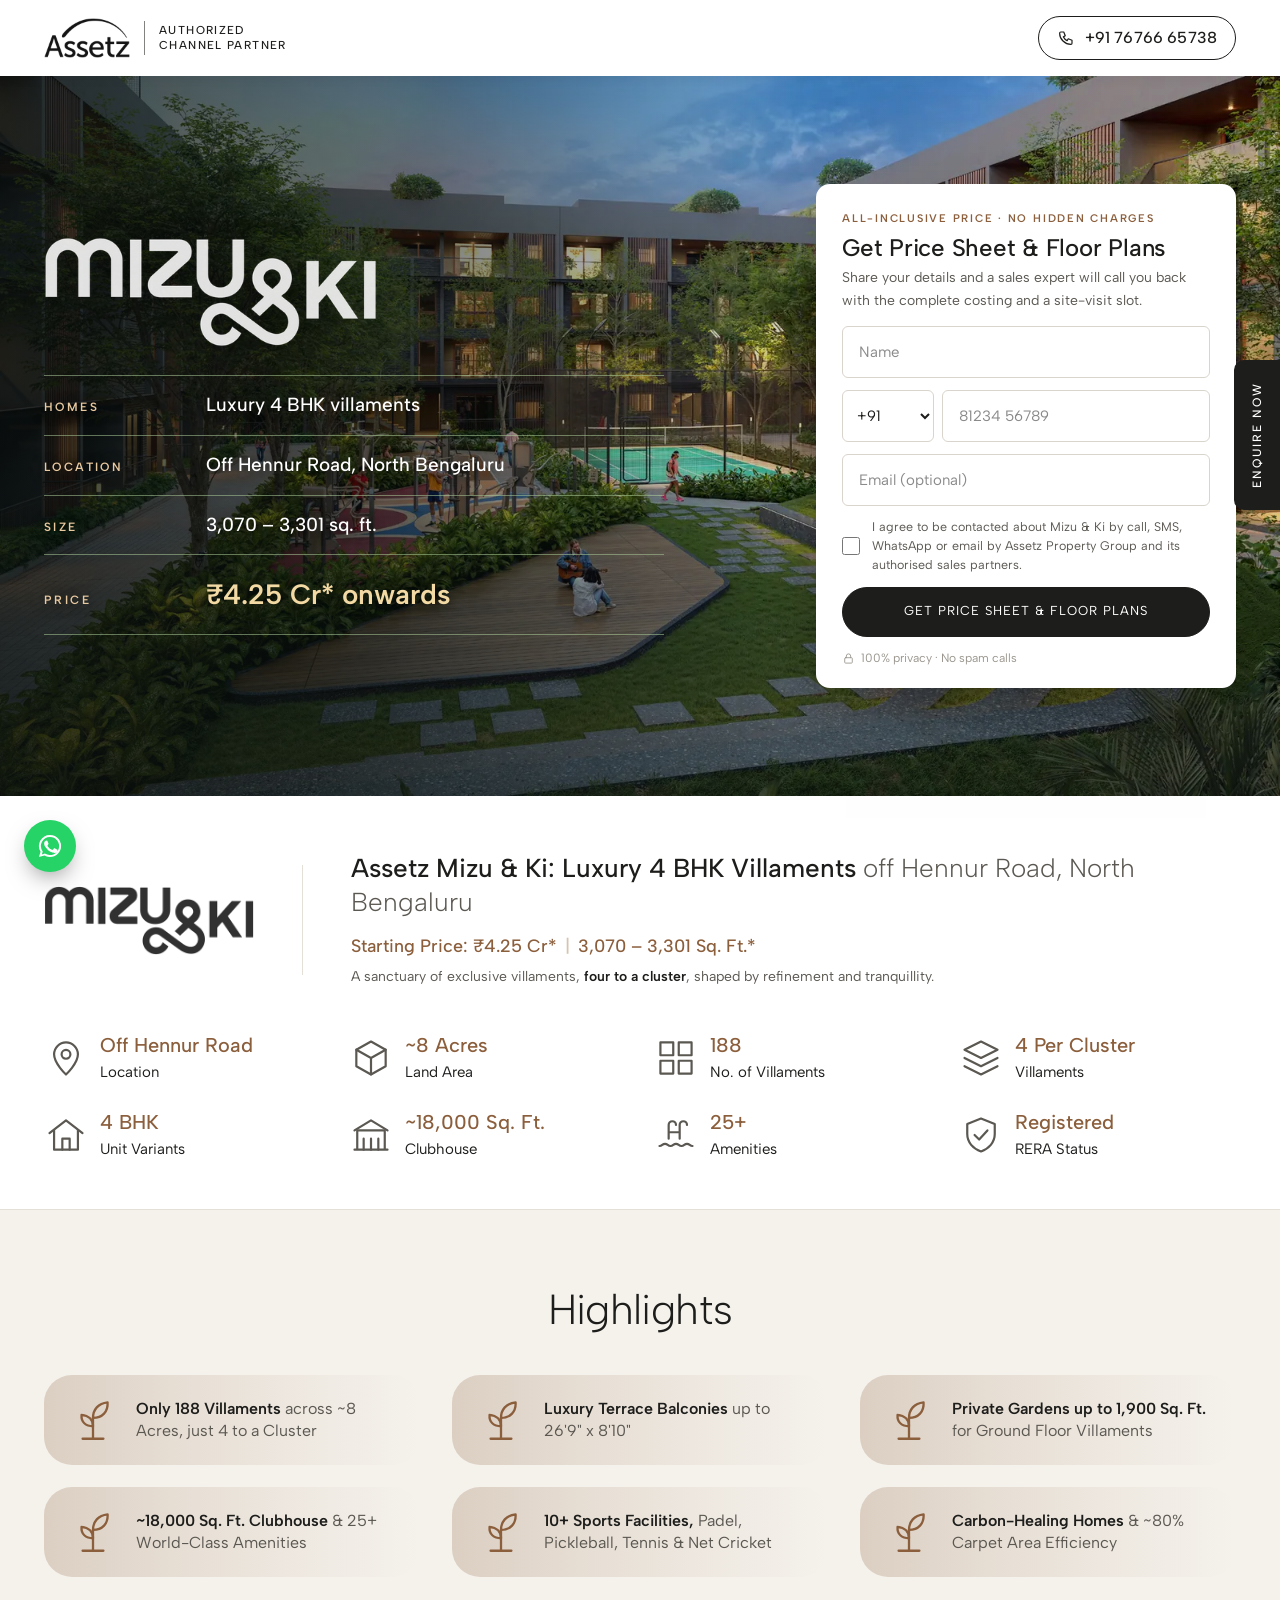
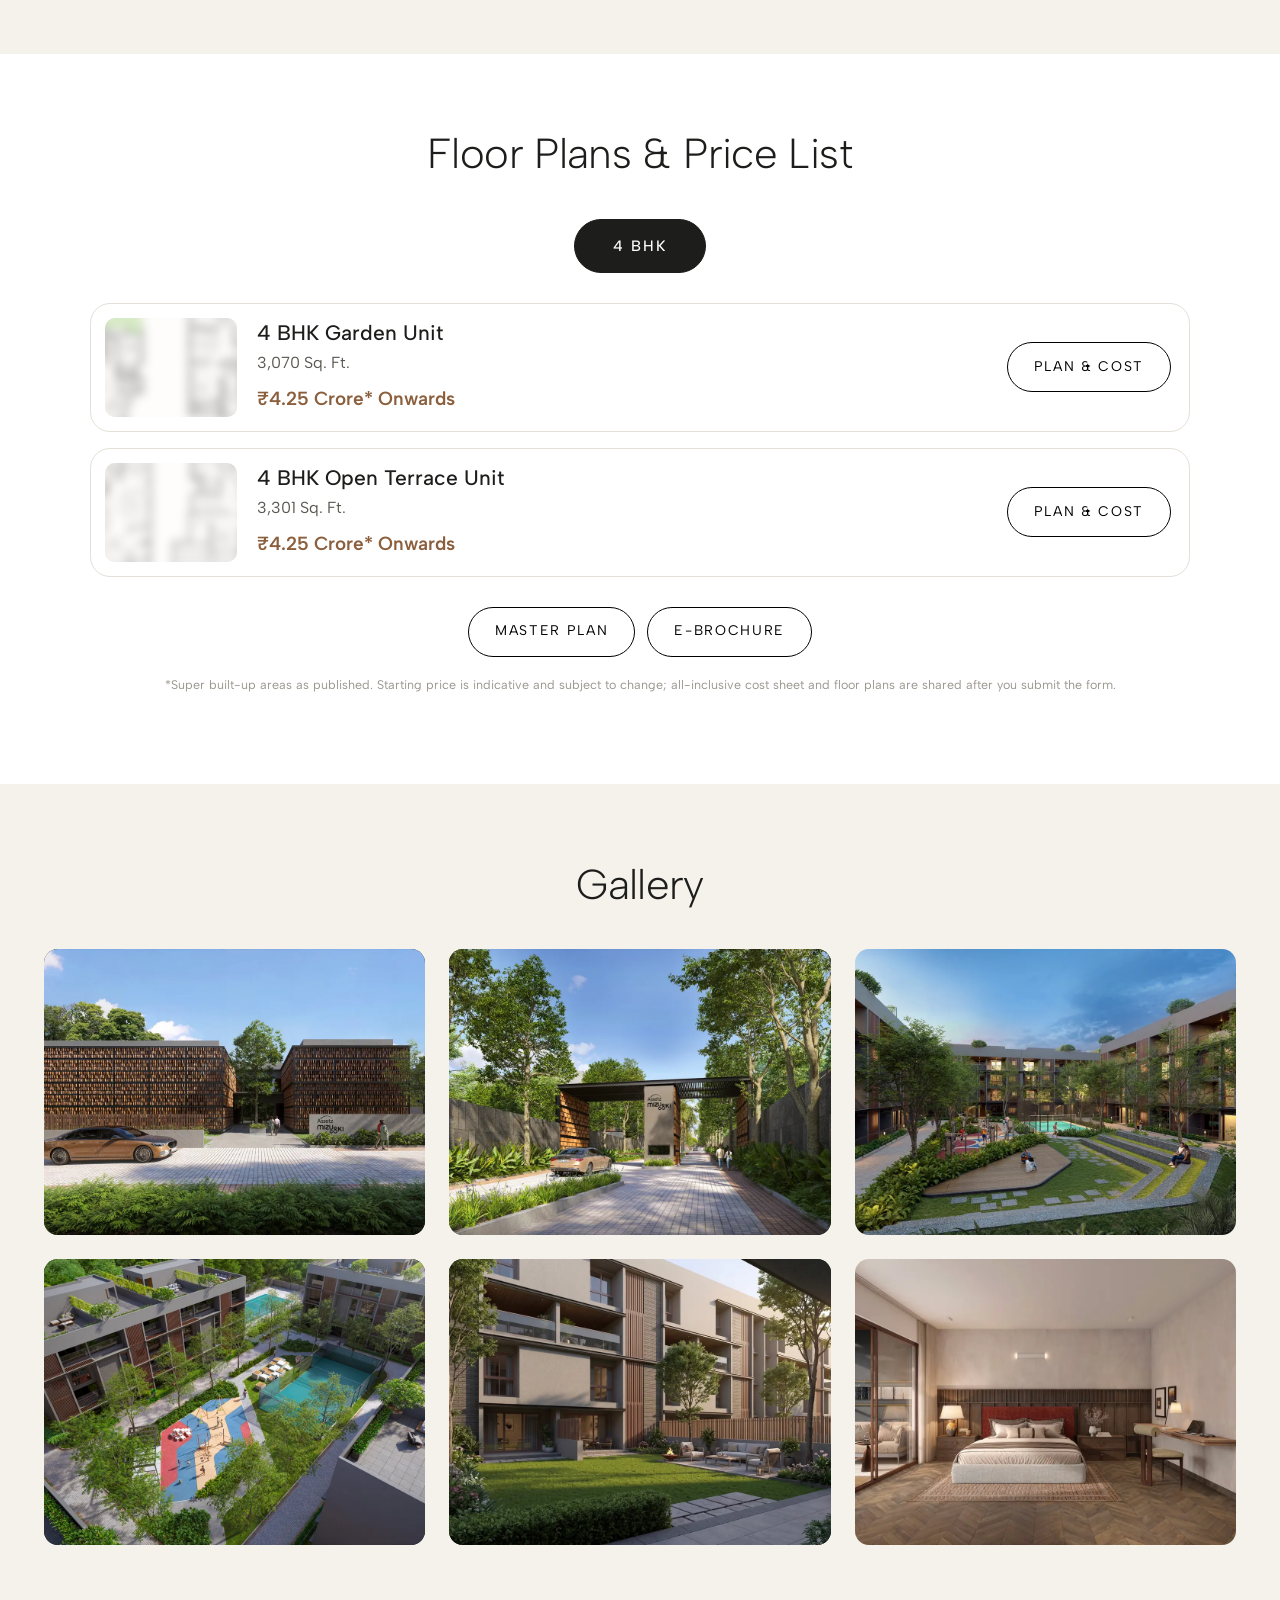
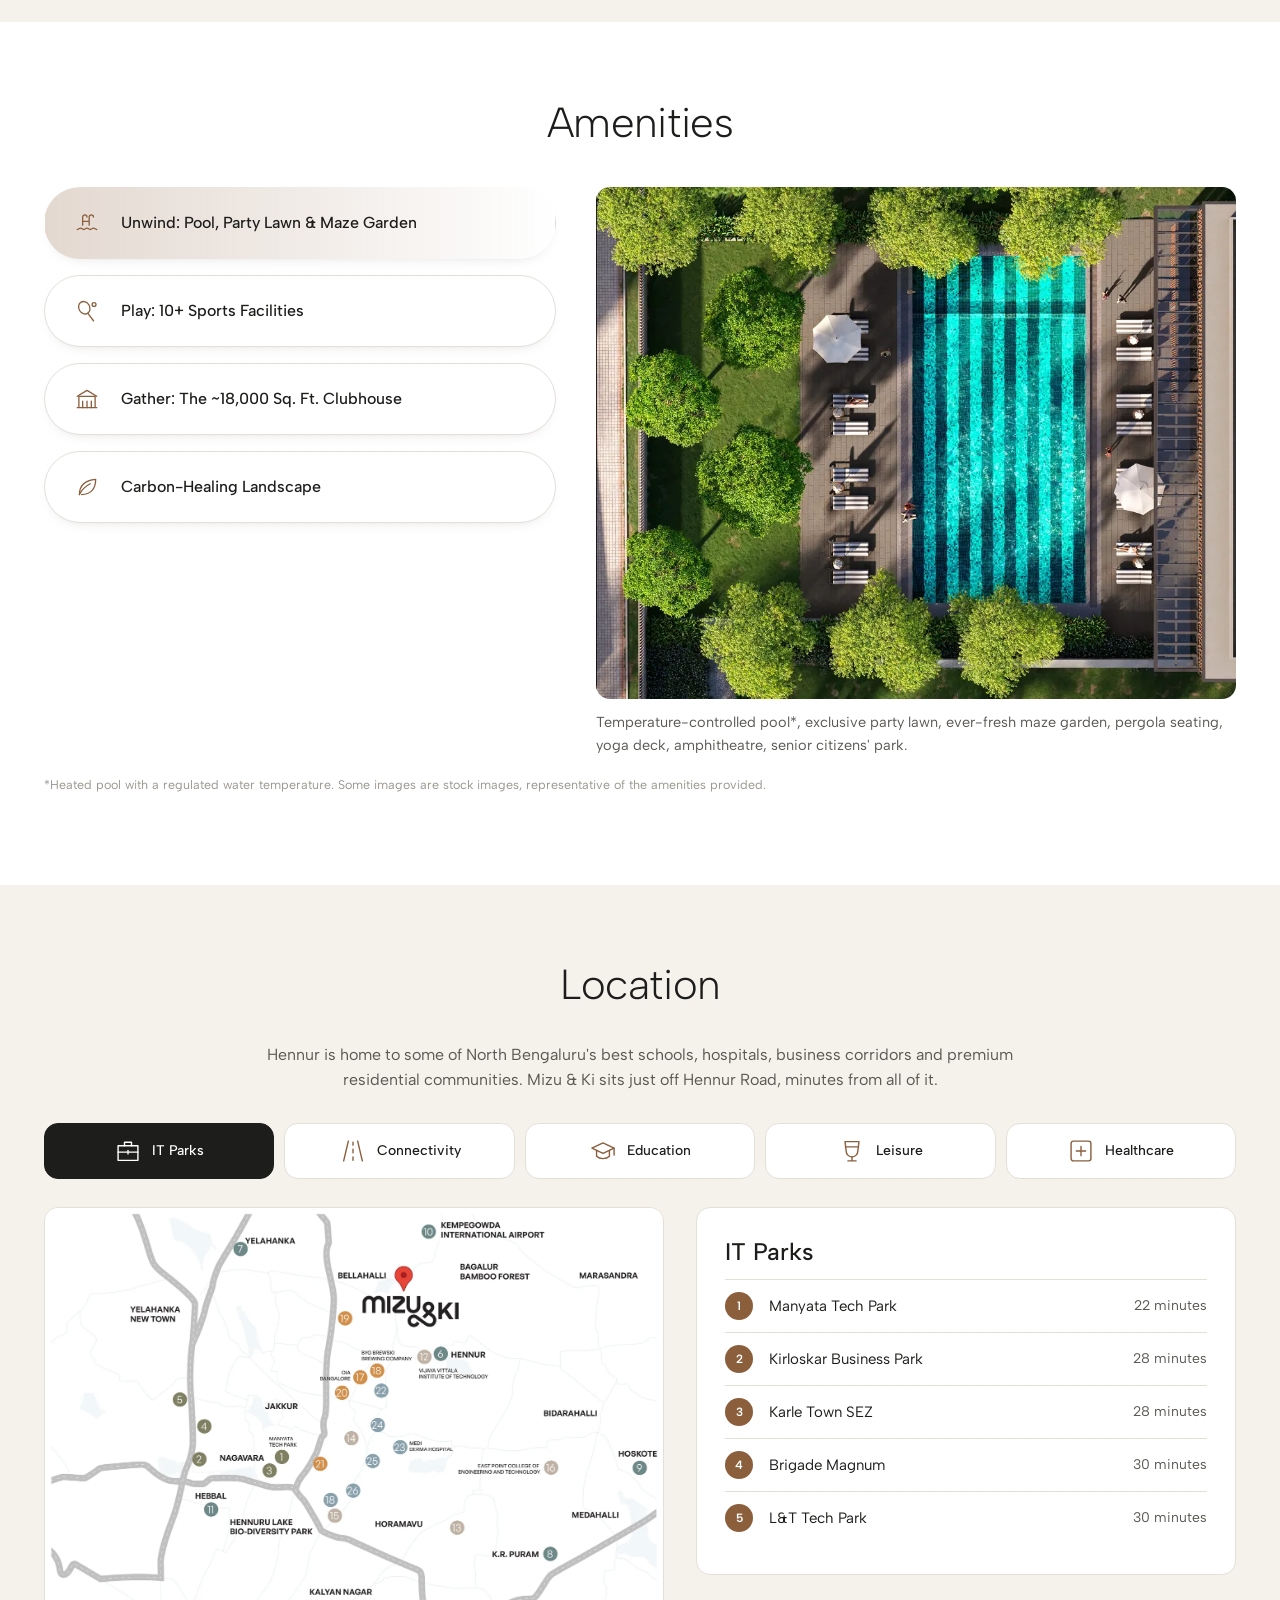
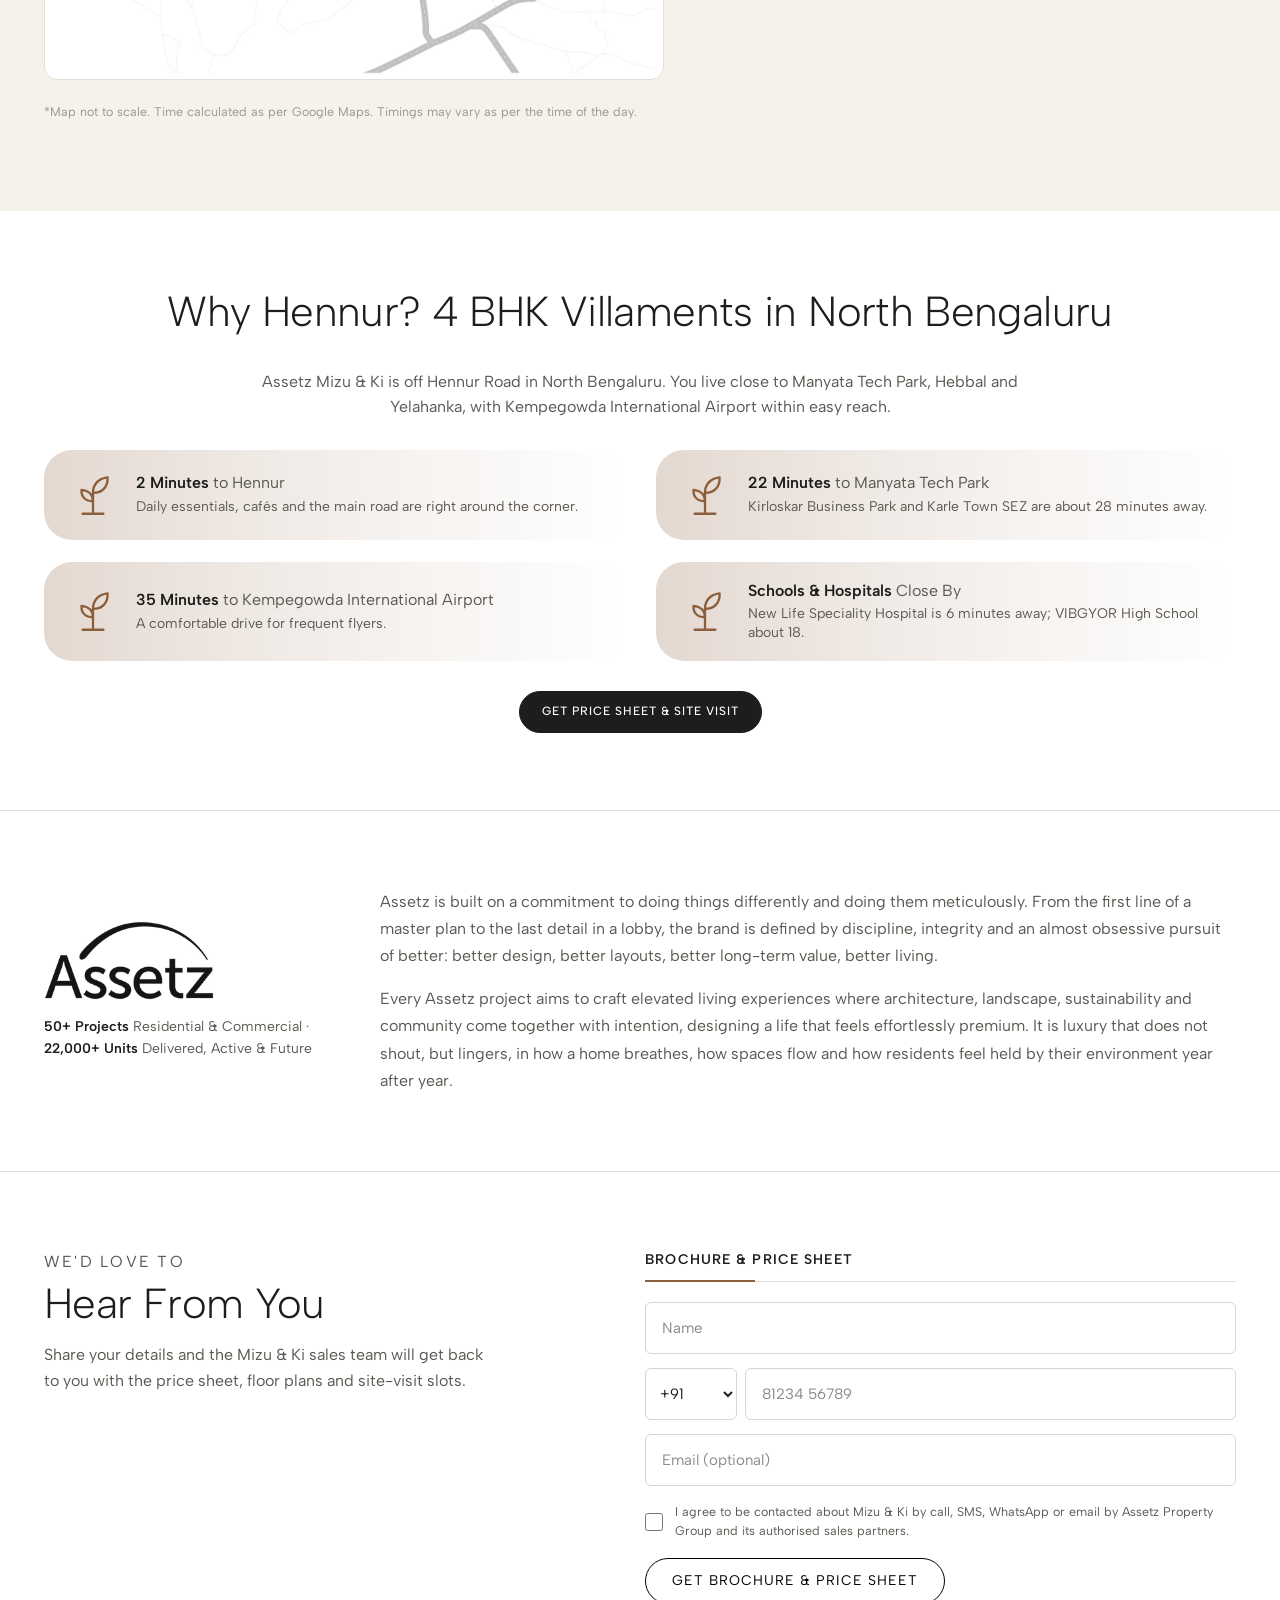
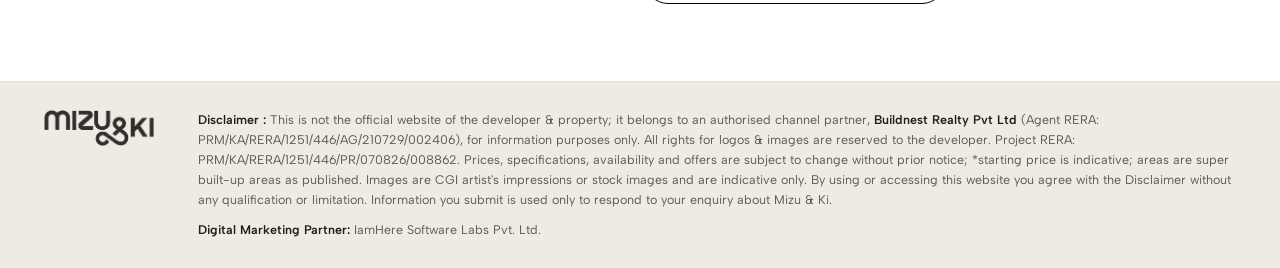
==== commit c70932ca: "Install Google Tag Manager (GTM-K2DVVNWZ) immediately after <head> Co-Authored-By: Claude Fable 5.2 " ====
--- a/index.html
+++ b/index.html
@@ -1,6 +1,14 @@
 <!DOCTYPE html>
 <html lang="en-IN">
 <head>
+<!-- Google Tag Manager -->
+<script async src="https://www.googletagmanager.com/gtm.js?id=GTM-K2DVVNWZ"></script>
+<script>
+  window.dataLayer = window.dataLayer || [];
+  function gtag(){dataLayer.push(arguments);}
+  gtag('js', new Date());
+</script>
+<!-- End Google Tag Manager -->
 <meta charset="utf-8">
 <meta name="viewport" content="width=device-width, initial-scale=1">
 <title>Assetz Mizu &amp; Ki - Landing page</title>
--- a/assets/css/styles.css
+++ b/assets/css/styles.css
@@ -99,6 +99,14 @@
   .hero-specs .is-price { padding: 21px 0; }
   .hero-specs .is-price dd { font-size: 28px; }
 }
+/* A little colour in the hero: warm sand labels, leaf-green rules, gold price; image left more vivid */
+.hero > img { filter: saturate(1.18) brightness(1.06); }
+.hero-shade { background: linear-gradient(90deg, rgba(10, 16, 14, .78) 0%, rgba(10, 16, 14, .52) 34%, rgba(10, 16, 14, .16) 62%, rgba(10, 16, 14, .05) 100%), linear-gradient(0deg, rgba(10, 16, 14, .45), transparent 45%); }
+.hero-specs { border-top-color: rgba(168, 201, 150, .55); }
+.hero-specs div { border-bottom-color: rgba(168, 201, 150, .55); }
+.hero-specs dt { color: #e9c9a0; }
+.hero-specs .is-price dd { color: #f3d9a4; }
+@media (max-width: 899px) { .hero-shade { background: linear-gradient(rgba(10, 16, 14, .55) 0%, rgba(10, 16, 14, .62) 40%, rgba(10, 16, 14, .78) 100%); } }
 .hero-form { background: var(--white); border-radius: var(--radius); padding: 22px 20px 18px; box-shadow: 0 40px 80px -30px rgba(0, 0, 0, .6); max-width: 440px; width: 100%; margin: 0 auto; }
 .hf-tag { margin: 0 0 6px; font-size: 11px; font-weight: 600; letter-spacing: .16em; text-transform: uppercase; color: var(--beige); }
 .hero-form .form-title { font-size: 24px; }
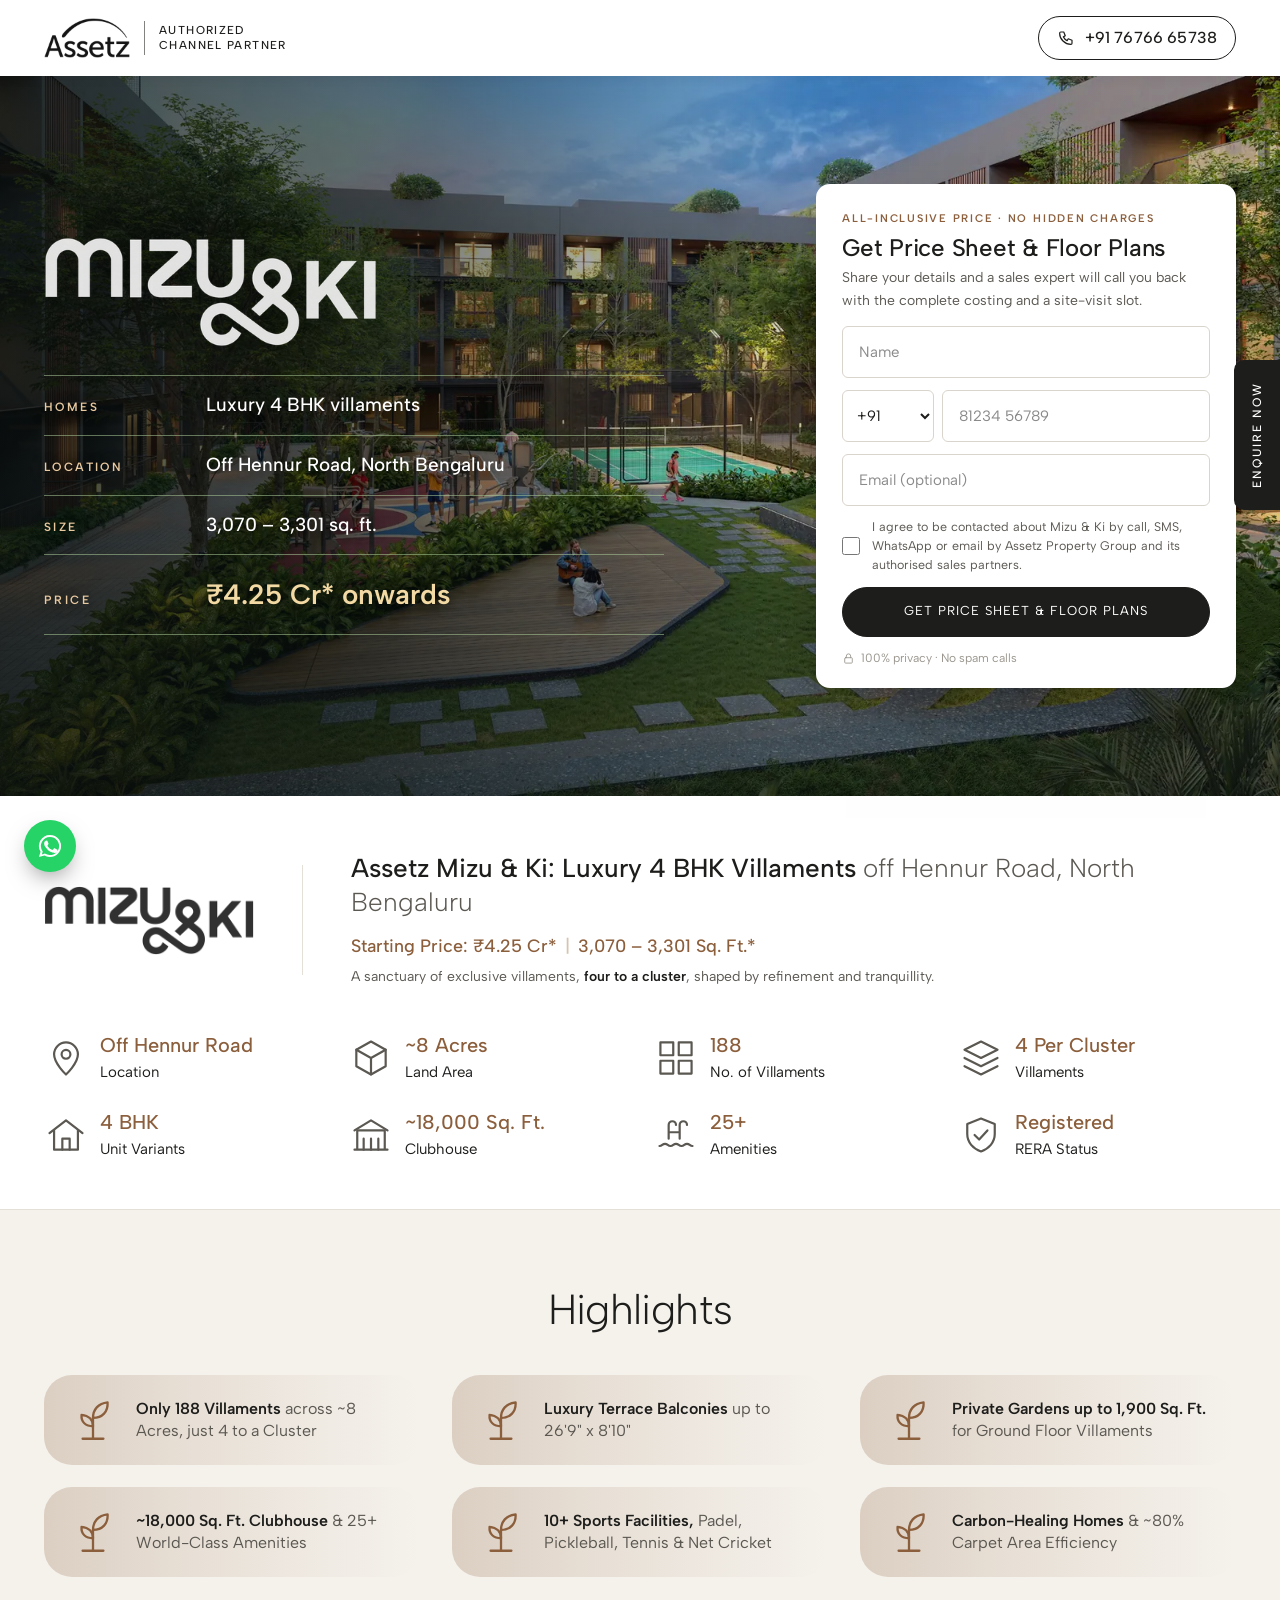
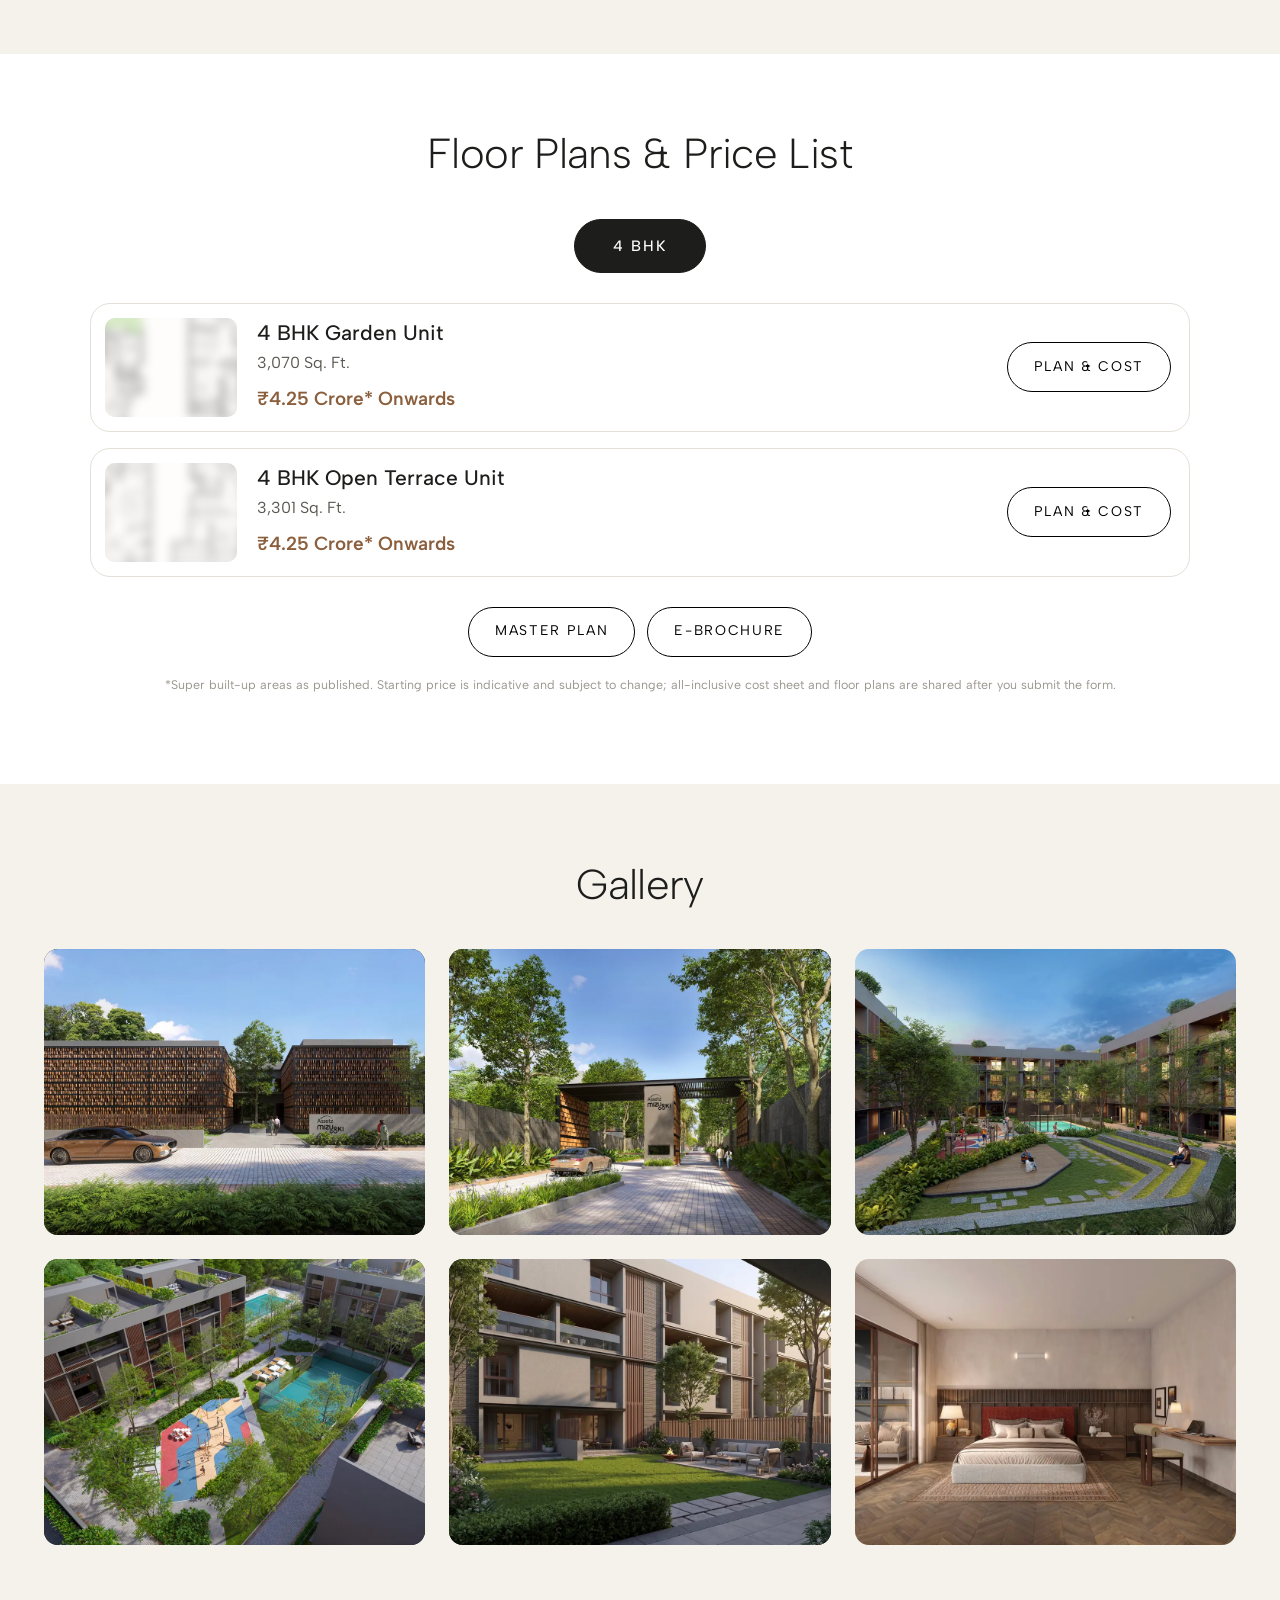
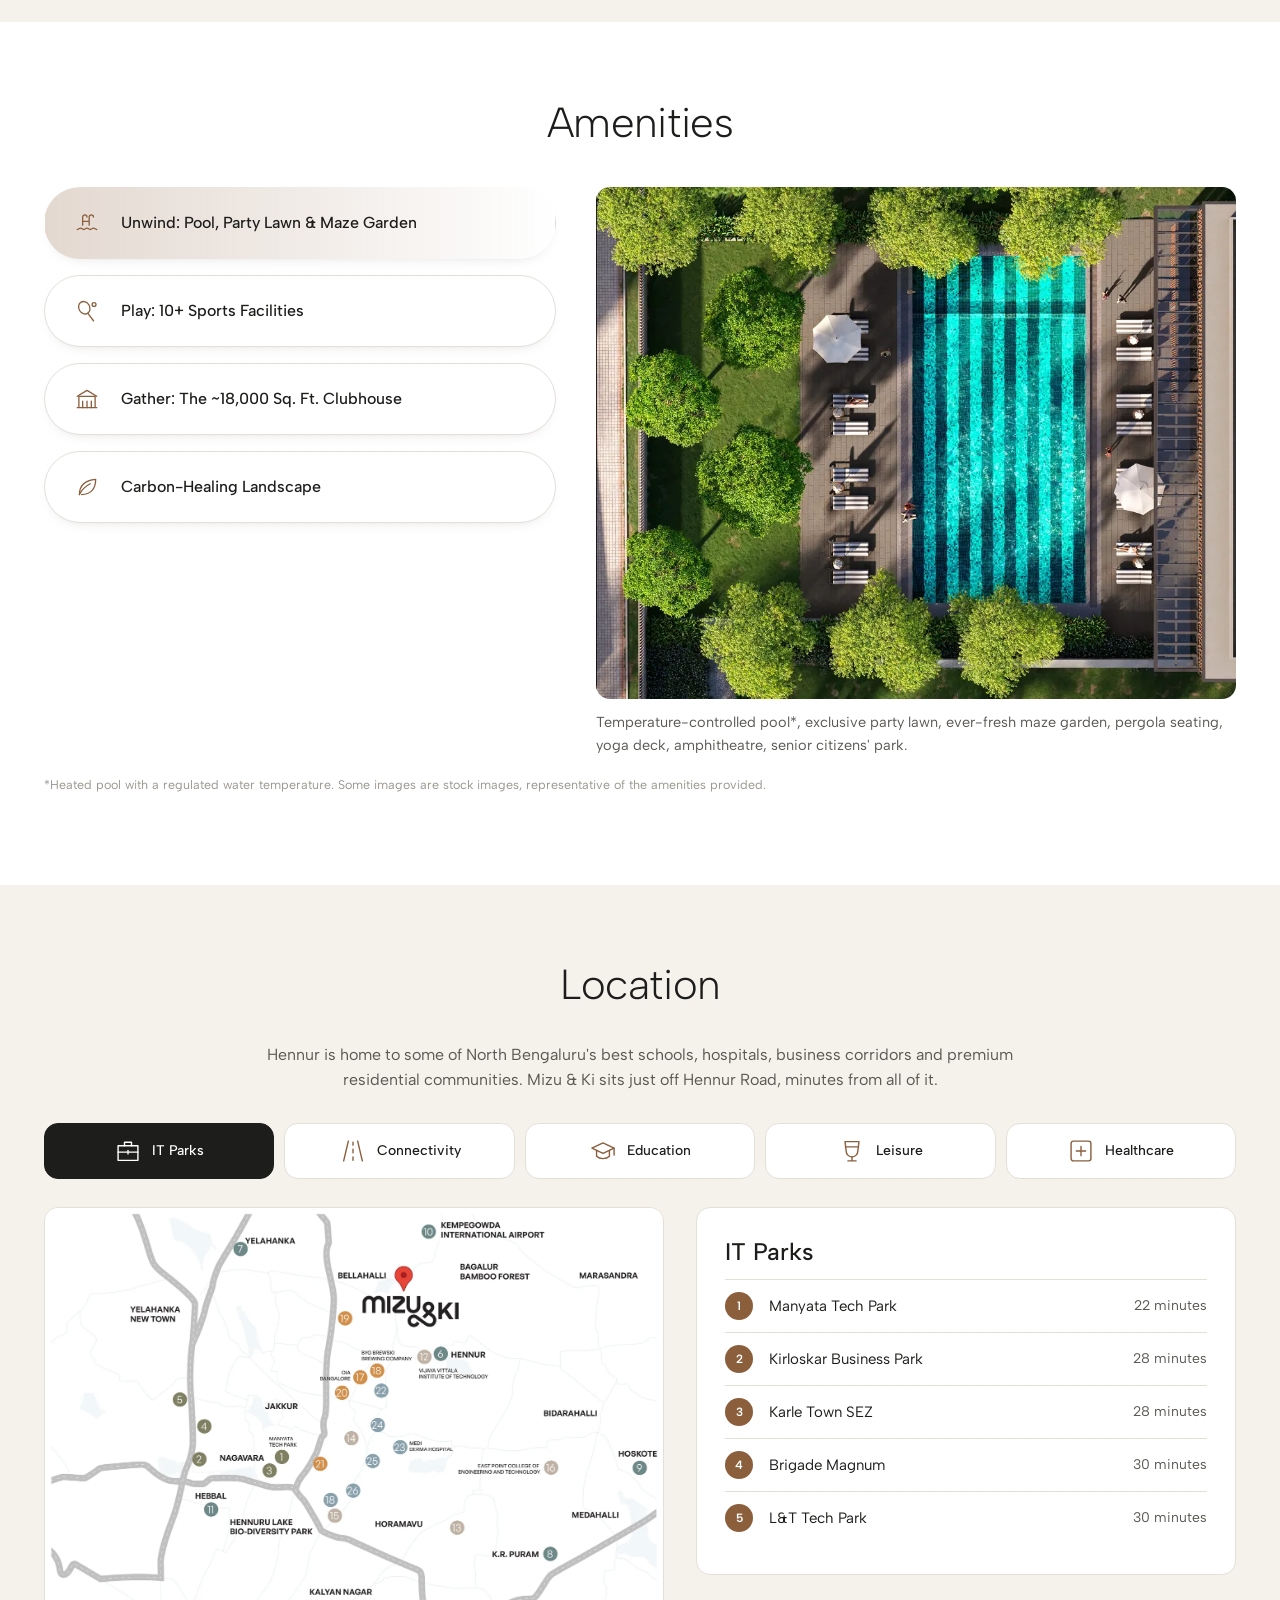
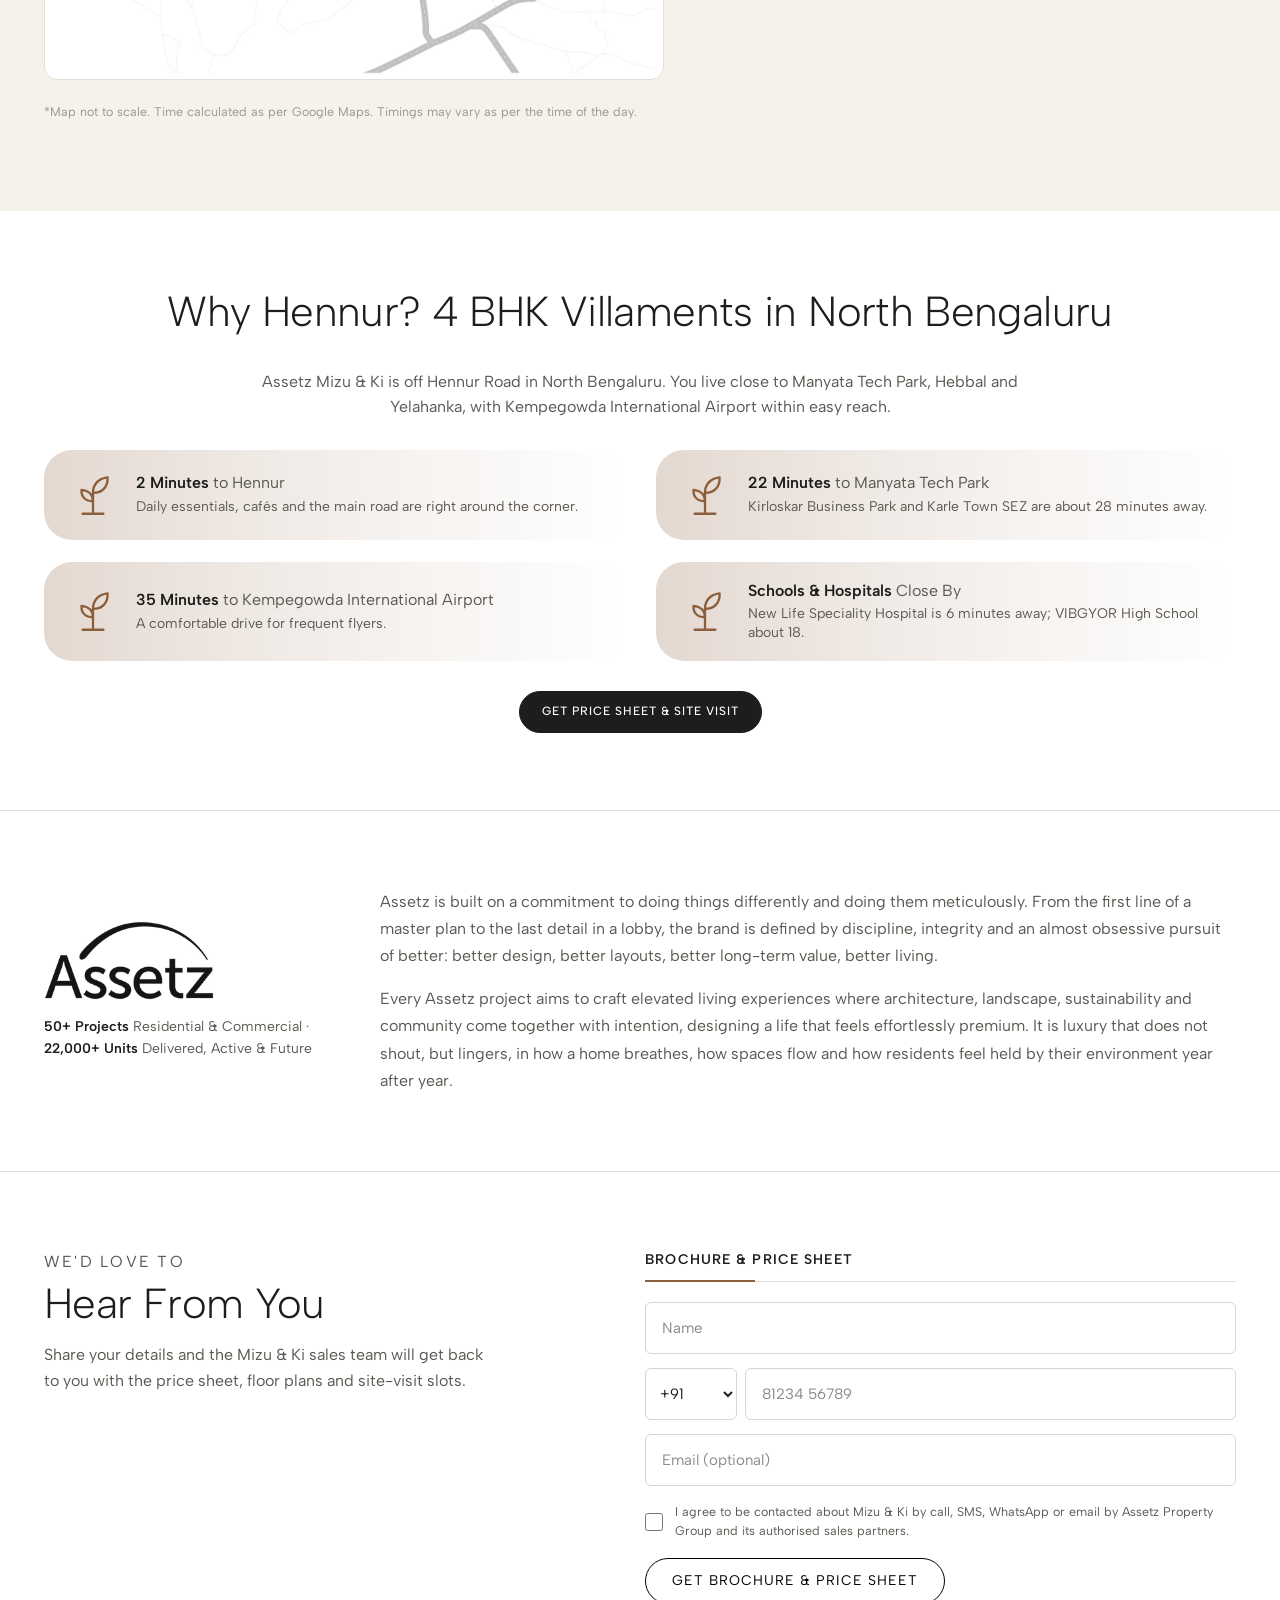
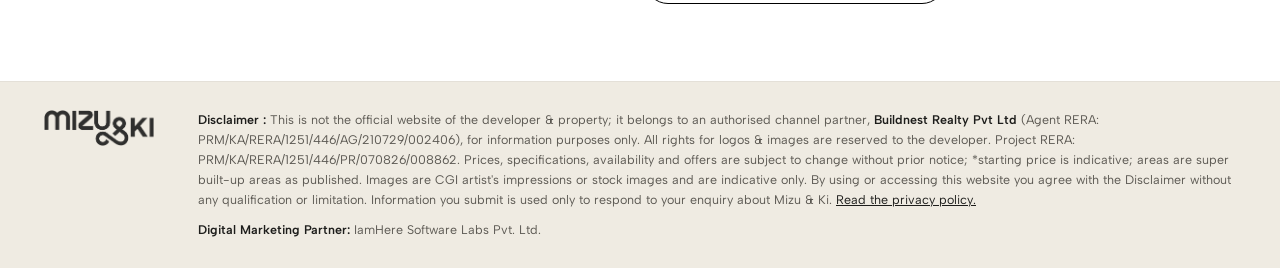
==== commit b5d7629f: "Landing page: keyword-relevant title and canonical URL for the live domain Co-Authored-By: Claude Fa" ====
--- a/index.html
+++ b/index.html
@@ -11,7 +11,8 @@
 <!-- End Google Tag Manager -->
 <meta charset="utf-8">
 <meta name="viewport" content="width=device-width, initial-scale=1">
-<title>Assetz Mizu &amp; Ki - Landing page</title>
+<title>Assetz Mizu &amp; Ki, Hennur Road | 4 BHK Villaments from ₹4.25 Cr* | Price &amp; Floor Plans</title>
+<link rel="canonical" href="https://mizuandki.assetzproperties.in/">
 <meta name="description" content="Assetz Mizu & Ki: luxury 4 BHK villaments off Hennur Road, North Bengaluru. ~8 acres, 188 villaments, ~18,000 sq. ft. clubhouse. Starting ₹4.25 Cr*. Get the price sheet and floor plans.">
 <meta name="theme-color" content="#1d1d1b">
 <link rel="icon" href="favicon.ico" sizes="48x48">
--- a/assets/css/styles.css
+++ b/assets/css/styles.css
@@ -366,6 +366,36 @@
   .modal-close:hover { background: rgba(0, 0, 0, .12); }
 }
 
+/* Thank-you page */
+.ty { background: var(--band); min-height: calc(100vh - var(--header-h)); padding: clamp(36px, 6vw, 80px) 0; }
+.ty-card { max-width: 720px; margin: 0 auto; padding: clamp(28px, 5vw, 52px) clamp(20px, 5vw, 56px); background: var(--white); border: 1px solid var(--line); border-radius: 20px; text-align: center; box-shadow: 0 30px 60px -40px rgba(0, 0, 0, .35); }
+.ty-tick { width: 60px; height: 60px; margin: 0 auto 22px; border-radius: 50%; background: var(--beige); color: #fff; display: grid; place-items: center; }
+.ty-logo { width: 170px; height: auto; margin: 0 auto 22px; }
+.ty-card .display { margin-bottom: 14px; font-size: clamp(28px, 3.2vw, 38px); }
+.ty-lede { max-width: 52ch; margin: 0 auto 26px; color: var(--grey-2); }
+.ty-steps { list-style: none; counter-reset: ty; margin: 0 0 30px; padding: 0; text-align: left; border-top: 1px solid var(--line); }
+.ty-steps li { counter-increment: ty; position: relative; padding: 14px 0 14px 44px; border-bottom: 1px solid var(--line); font-size: 15px; color: var(--grey-2); }
+.ty-steps li::before { content: counter(ty); position: absolute; left: 0; top: 13px; width: 28px; height: 28px; border-radius: 50%; background: var(--beige); color: #fff; font-size: 12px; font-weight: 600; display: grid; place-items: center; }
+.ty-steps strong { color: var(--ink); font-weight: 600; }
+.ty-actions { display: flex; flex-wrap: wrap; justify-content: center; gap: 12px; }
+.ty-actions .btn, .ty-actions .btn-outline { min-height: 48px; font-size: 13px; text-decoration: none; }
+.ty-actions .ty-wa { background: #25d366; border-color: #25d366; }
+.ty-actions .ty-wa:hover { background: #1fb959; }
+
+/* Privacy / legal page */
+.legal { background: var(--white); }
+.legal-wrap { max-width: 860px; }
+.legal .display { margin-bottom: 8px; }
+.legal-date { color: var(--grey); font-size: 14px; margin-bottom: 28px; }
+.legal h2 { margin: 34px 0 10px; font-size: 21px; font-weight: 500; color: var(--ink); }
+.legal p, .legal li { color: var(--grey-2); font-size: 16px; line-height: 1.7; }
+.legal ul { margin: 0 0 1em; padding-left: 20px; }
+.legal li { margin-bottom: 8px; }
+.legal strong { color: var(--ink); font-weight: 600; }
+.legal a:not(.btn-outline) { color: var(--ink); }
+.legal-back { margin-top: 36px; }
+.legal-back .btn-outline { text-decoration: none; }
+
 /* Lightbox */
 .lightbox { width: 100vw; height: 100svh; max-width: none; max-height: none; background: rgba(15, 15, 15, .96); color: #fff; }
 .lightbox[open] { display: grid; place-items: center; }
